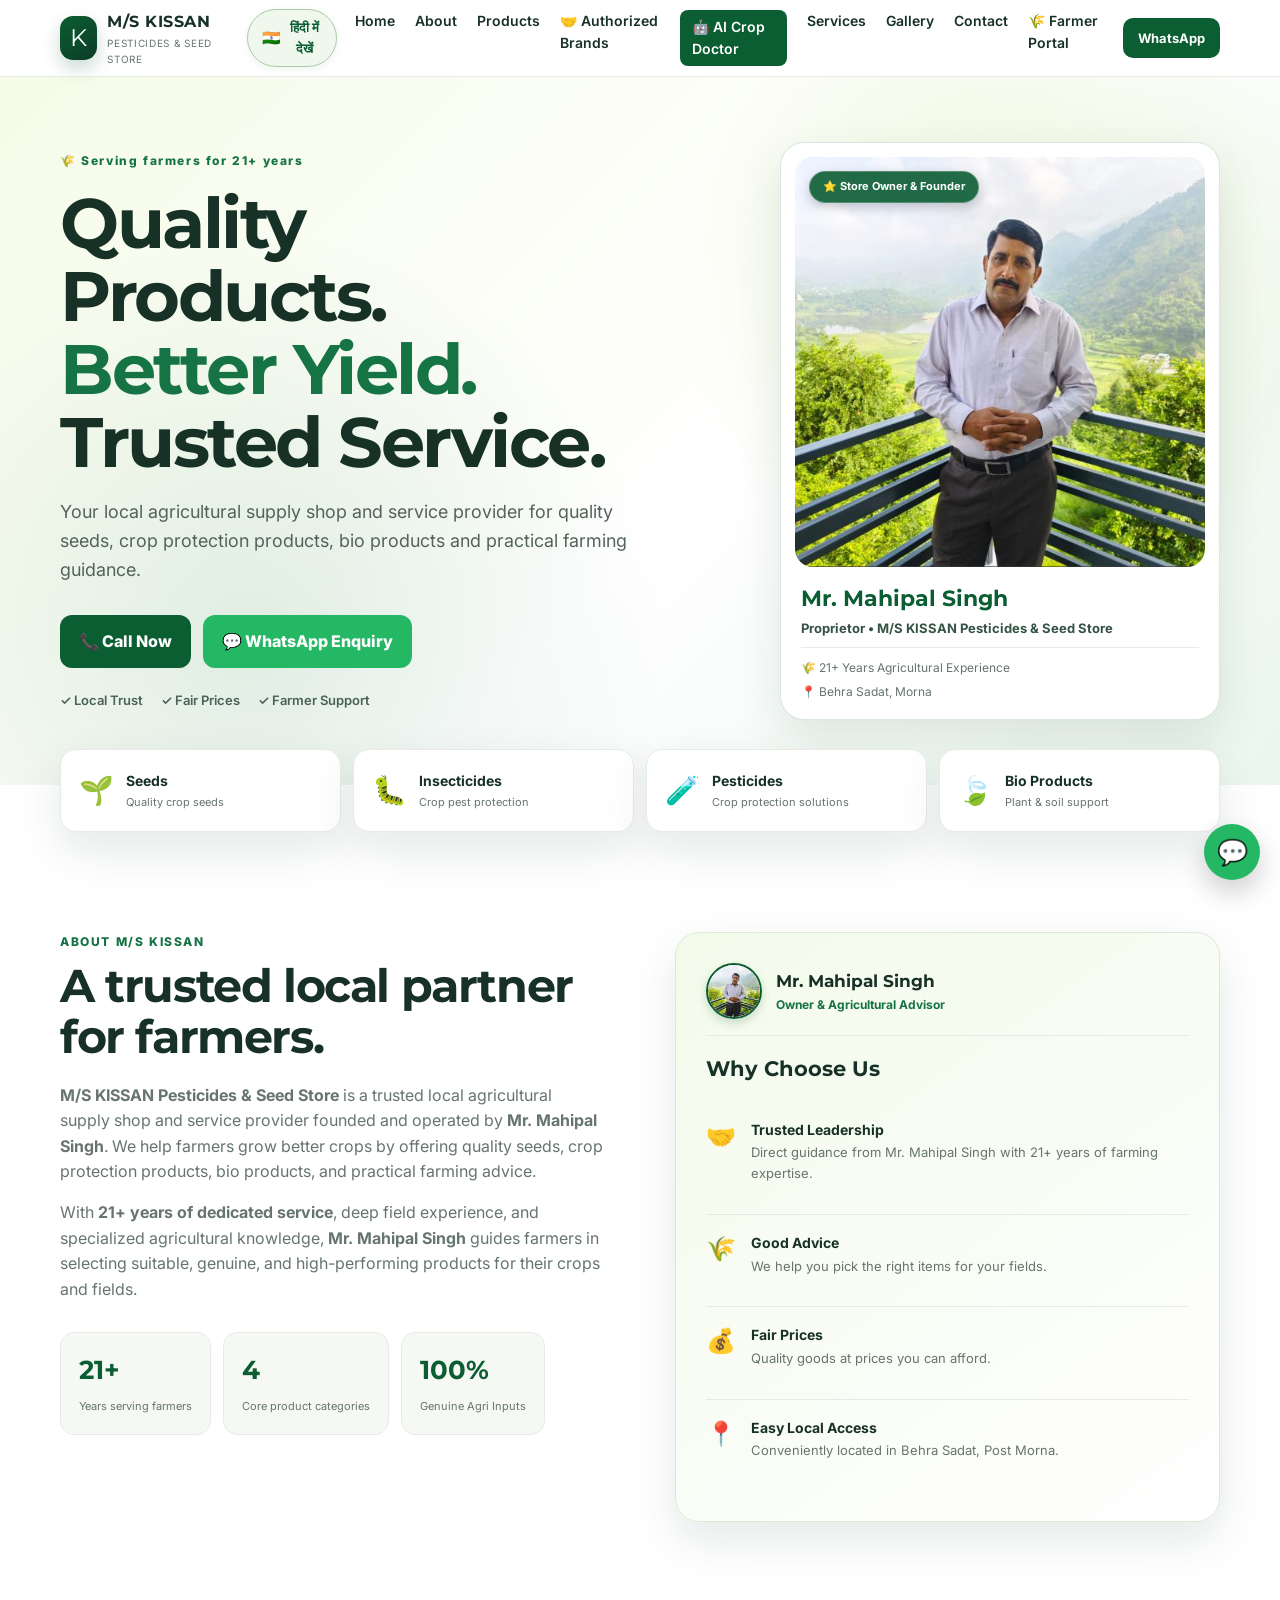
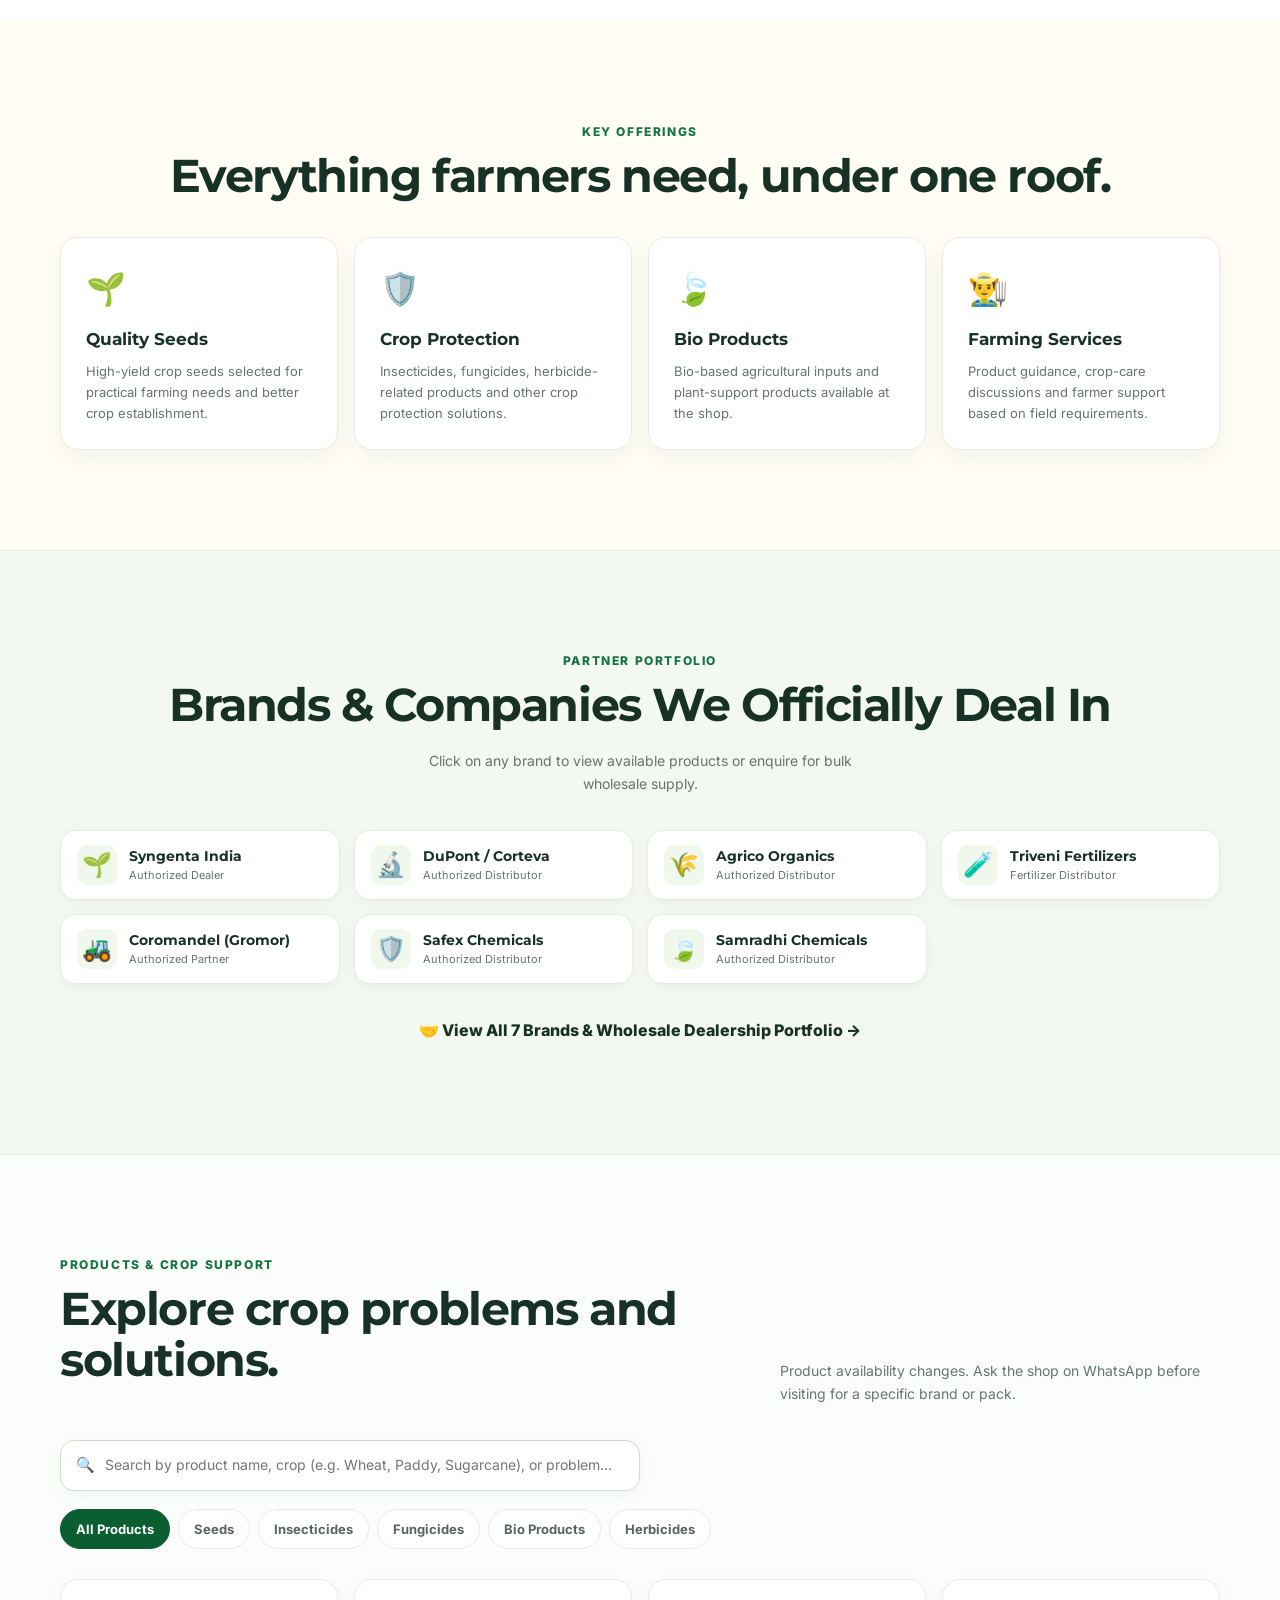
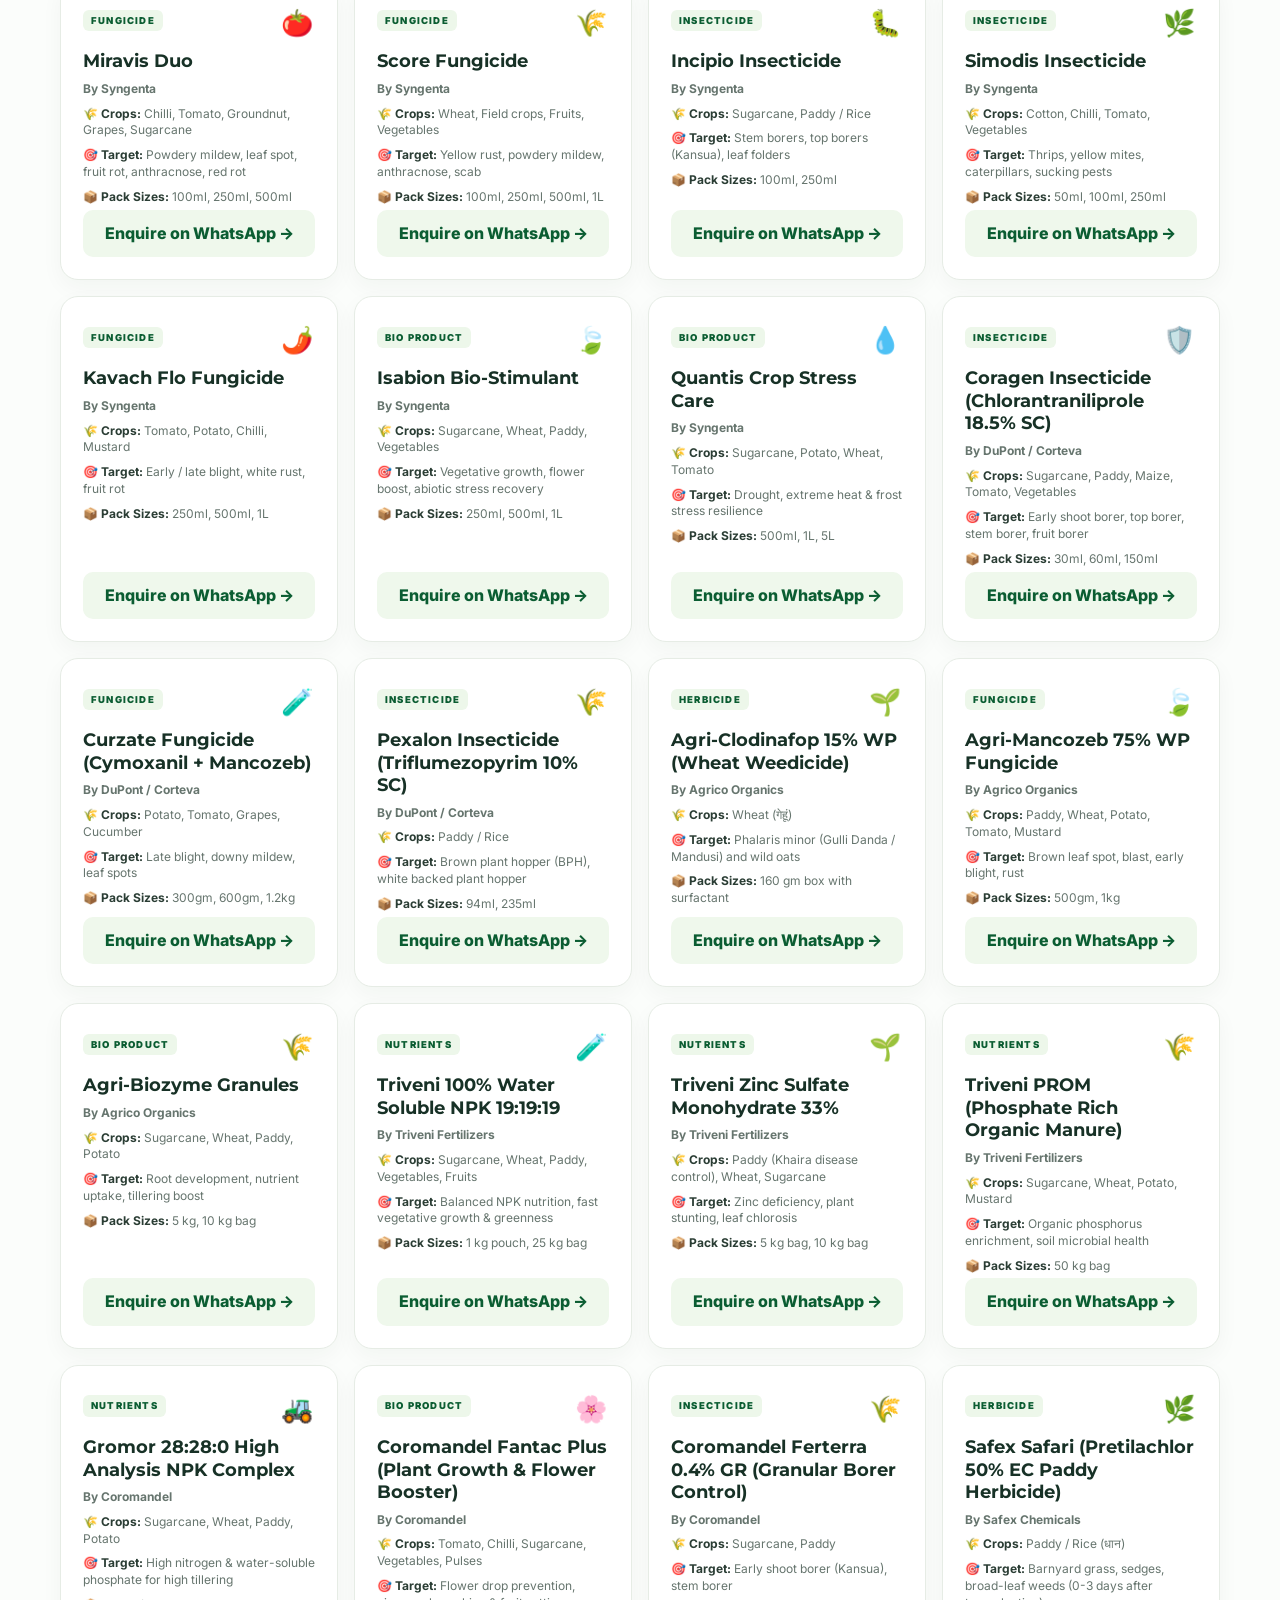
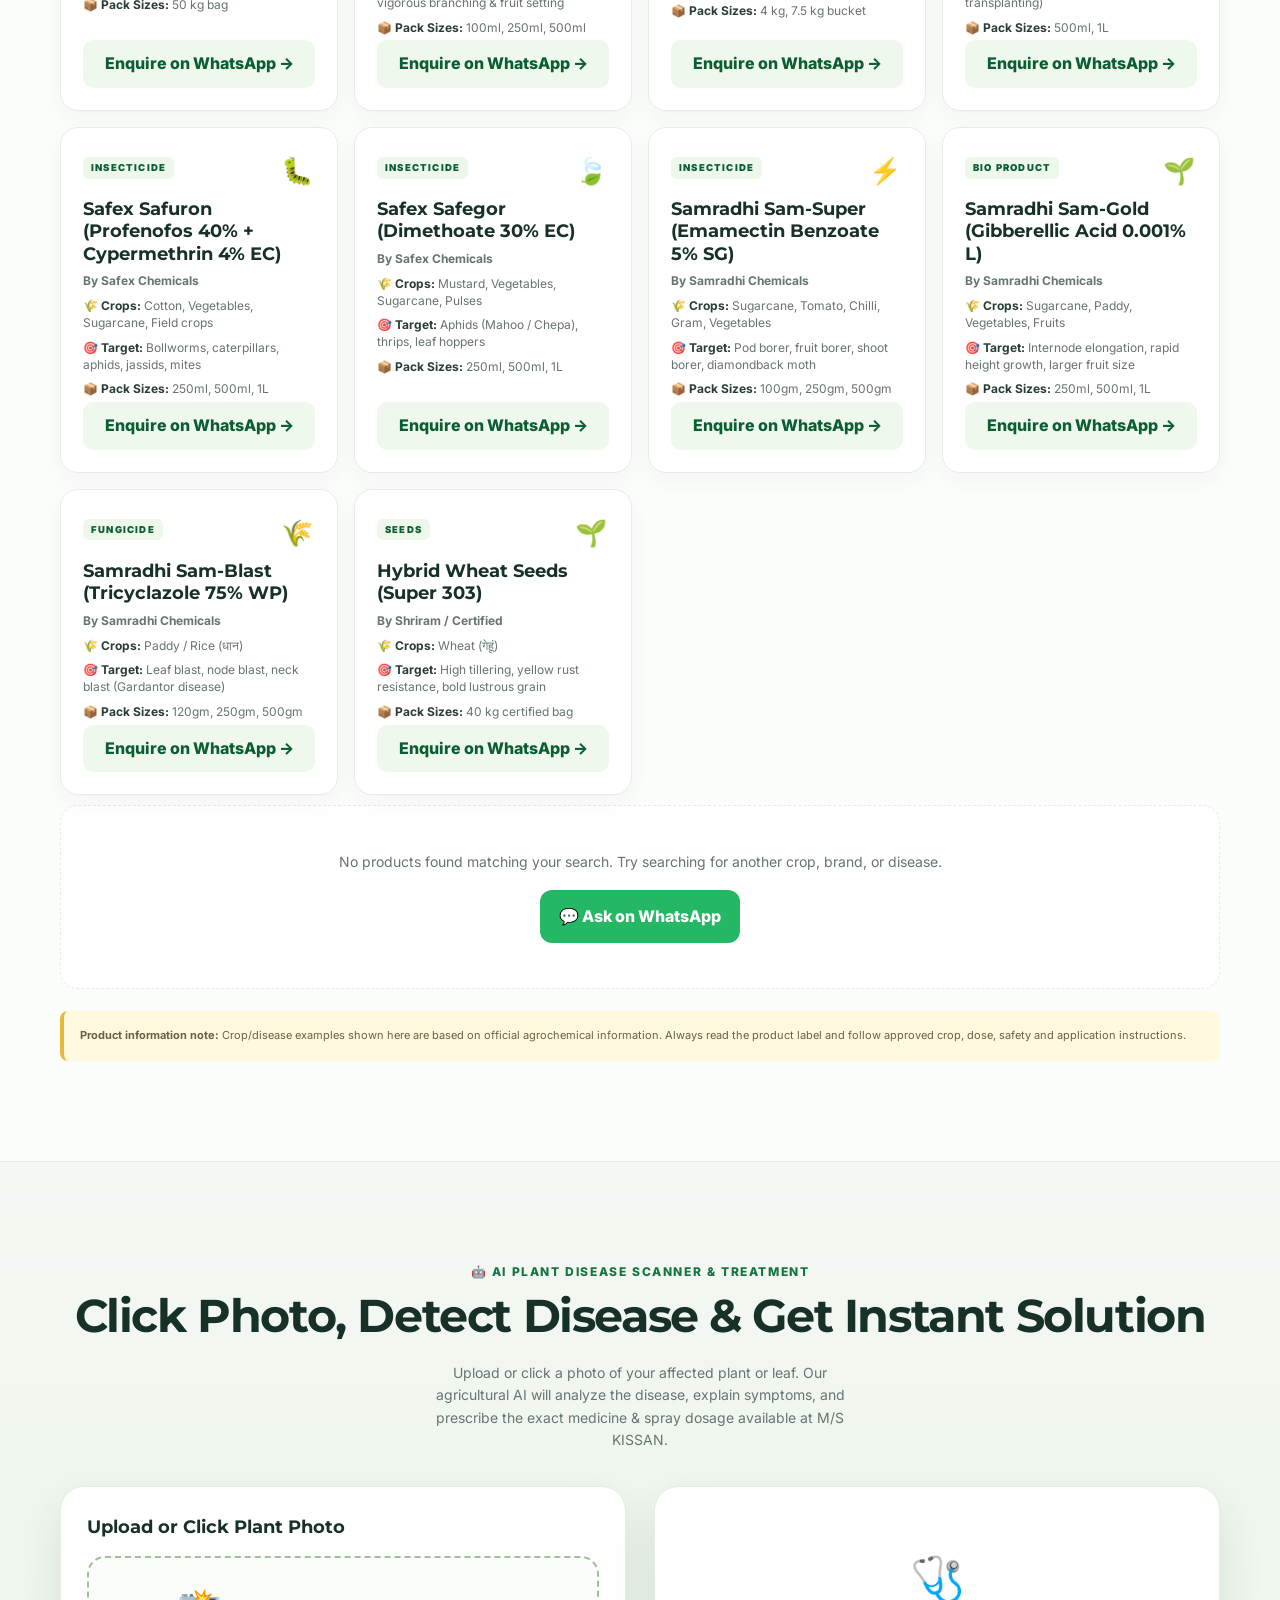
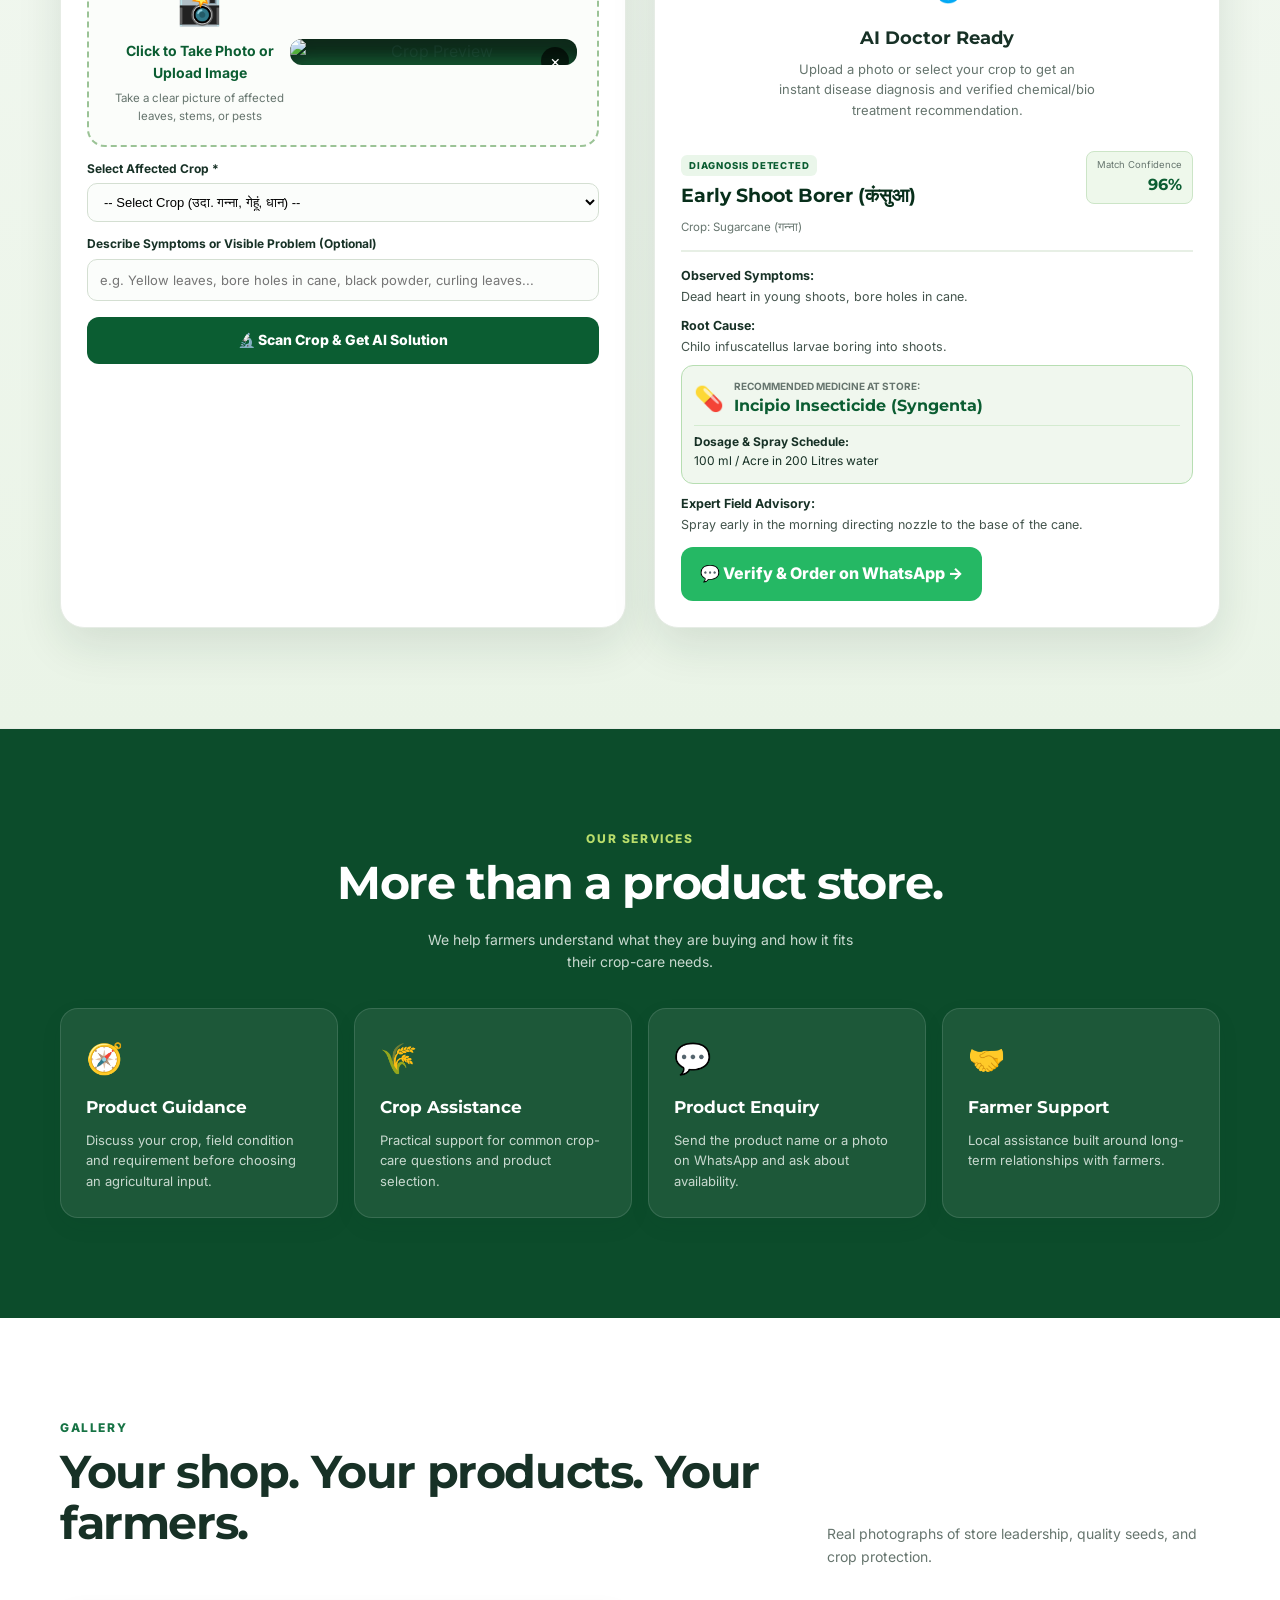
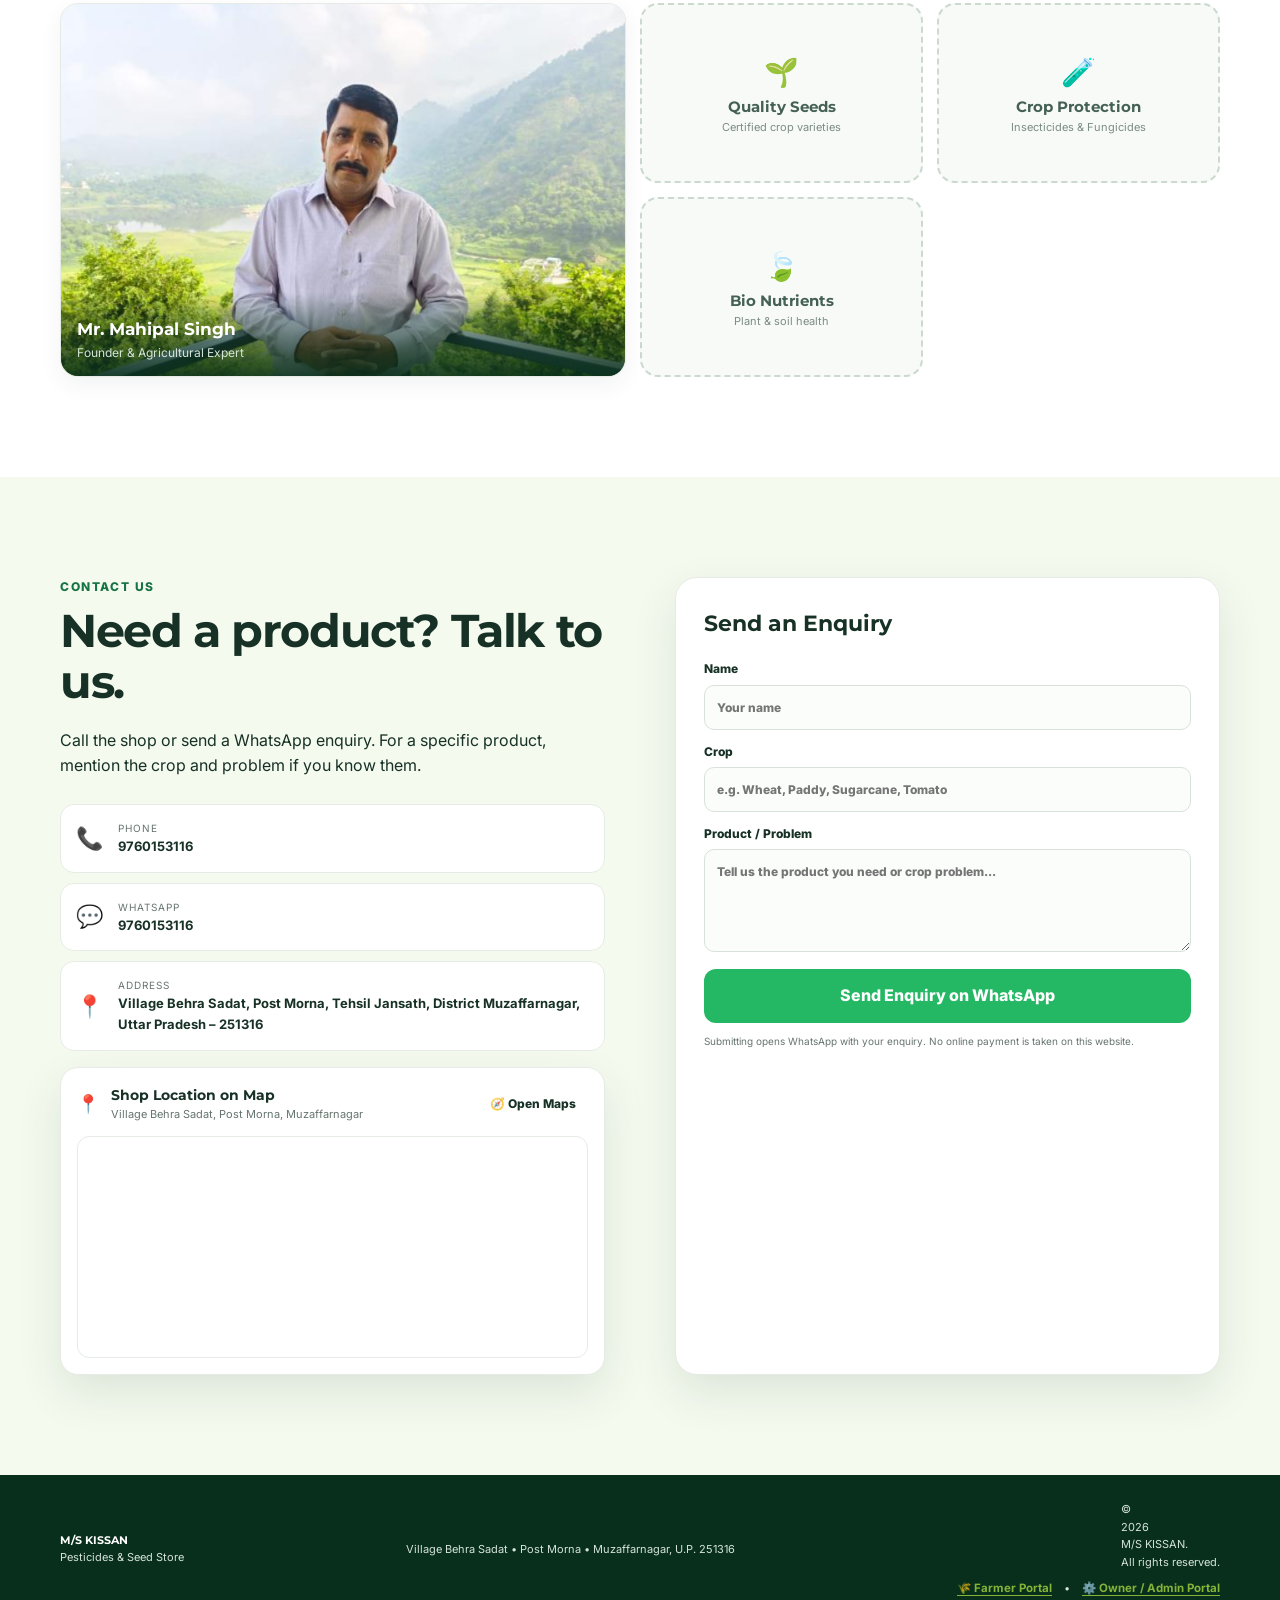
==== src/main/resources/static/index.html @ c44b2953 "Complete Java Spring Boot 3 Full Stack Application with On-Screen OTP & Cloud Sync" ====
<!DOCTYPE html>
<html lang="en">

<head>
  <meta charset="UTF-8" />
  <meta name="viewport" content="width=device-width, initial-scale=1.0" />
  <meta name="description"
    content="M/S KISSAN Pesticides and Seed Store - quality seeds, crop protection products, bio products and farmer support in Behra Sadat, Muzaffarnagar, Uttar Pradesh." />
  <title>M/S KISSAN Pesticides & Seed Store | Behra Sadat</title>
  <link rel="preconnect" href="https://fonts.googleapis.com">
  <link rel="preconnect" href="https://fonts.gstatic.com" crossorigin>
  <link
    href="https://fonts.googleapis.com/css2?family=Inter:wght@400;500;600;700;800&family=Montserrat:wght@700;800;900&display=swap"
    rel="stylesheet">
  <link rel="stylesheet" href="style.css" />
</head>

<body>
  <header class="site-header" id="top">
    <div class="container nav-wrap">
      <a class="brand" href="#home" aria-label="M/S KISSAN home">
        <span class="brand-mark">K</span>
        <span>
          <strong>M/S KISSAN</strong>
          <small data-i18n="brand_sub">Pesticides & Seed Store</small>
        </span>
      </a>

      <!-- Language Switcher Pill -->
      <div class="lang-switch-wrap">
        <button id="langToggleBtn" class="lang-toggle-btn" aria-label="Switch Language (Hindi / English)">
          <span class="lang-flag">🇮🇳</span>
          <span id="langBtnLabel">हिंदी में देखें</span>
        </button>
      </div>

      <button class="menu-toggle" aria-label="Open menu" aria-expanded="false">☰</button>
      <nav class="nav" aria-label="Main navigation">
        <a href="#home" data-i18n="nav_home">Home</a>
        <a href="#about" data-i18n="nav_about">About</a>
        <a href="#products" data-i18n="nav_products">Products</a>
        <a href="distributors.html" class="portal-nav-link" data-i18n="nav_distributors">🤝 Authorized Brands</a>
        <a href="#ai-doctor" class="portal-nav-link" data-i18n="nav_ai_doctor" style="background:#0b5d32; color:#fff; padding:6px 12px; border-radius:8px;">🤖 AI Crop Doctor</a>
        <a href="#services" data-i18n="nav_services">Services</a>
        <a href="#gallery" data-i18n="nav_gallery">Gallery</a>
        <a href="#contact" data-i18n="nav_contact">Contact</a>
        <a href="farmer-portal.html" class="portal-nav-link" data-i18n="nav_farmer_portal">🌾 Farmer Portal</a>
      </nav>
      <a class="nav-whatsapp"
        href="https://wa.me/919760153116?text=Hello%20M%2FS%20KISSAN%20Pesticides%20and%20Seed%20Store%2C%20I%20want%20to%20enquire%20about%20a%20product."
        target="_blank" rel="noopener" data-i18n="nav_whatsapp">WhatsApp</a>
    </div>
  </header>

  <main>
    <section class="hero" id="home">
      <div class="hero-bg"></div>
      <div class="container hero-grid">
        <div class="hero-copy">
          <div class="eyebrow" data-i18n="hero_eyebrow">🌾 Serving farmers for 21+ years</div>
          <h1 data-i18n="hero_title">Quality Products.<br><span>Better Yield.</span><br>Trusted Service.</h1>
          <p class="hero-text" data-i18n="hero_desc">
            Your local agricultural supply shop and service provider for quality seeds,
            crop protection products, bio products and practical farming guidance.
          </p>
          <div class="hero-actions">
            <a class="btn btn-primary" href="tel:+919760153116" data-i18n="btn_call">📞 Call Now</a>
            <a class="btn btn-whatsapp"
              href="https://wa.me/919760153116?text=Hello%20M%2FS%20KISSAN%20Pesticides%20and%20Seed%20Store%2C%20I%20want%20to%20enquire%20about%20a%20product."
              target="_blank" rel="noopener" data-i18n="btn_whatsapp_enquiry">💬 WhatsApp Enquiry</a>
          </div>
          <div class="trust-row">
            <span data-i18n="trust_1">✓ Local Trust</span>
            <span data-i18n="trust_2">✓ Fair Prices</span>
            <span data-i18n="trust_3">✓ Farmer Support</span>
          </div>
        </div>
        <div class="hero-card poster-card">
          <div class="poster-image-wrap">
            <img src="assets/mahipal-singh.png" alt="Mr. Mahipal Singh - Owner of M/S KISSAN Pesticides & Seed Store" />
            <div class="poster-badge" data-i18n="poster_badge">⭐ Store Owner & Founder</div>
          </div>
          <div class="poster-footer">
            <h3 data-i18n="poster_owner_name">Mr. Mahipal Singh</h3>
            <p class="poster-role" data-i18n="poster_role">Proprietor • M/S KISSAN Pesticides & Seed Store</p>
            <div class="poster-meta">
              <span data-i18n="poster_exp">🌾 21+ Years Agricultural Experience</span>
              <span data-i18n="poster_loc">📍 Behra Sadat, Morna</span>
            </div>
          </div>
        </div>
      </div>
    </section>

    <section class="quick-categories">
      <div class="container category-grid">
        <a class="category-card" href="#products"><span>🌱</span><b data-i18n="cat_seeds_title">Seeds</b><small data-i18n="cat_seeds_desc">Quality crop seeds</small></a>
        <a class="category-card" href="#products"><span>🐛</span><b data-i18n="cat_insecticides_title">Insecticides</b><small data-i18n="cat_insecticides_desc">Crop pest protection</small></a>
        <a class="category-card" href="#products"><span>🧪</span><b data-i18n="cat_pesticides_title">Pesticides</b><small data-i18n="cat_pesticides_desc">Crop protection solutions</small></a>
        <a class="category-card" href="#products"><span>🍃</span><b data-i18n="cat_bio_title">Bio Products</b><small data-i18n="cat_bio_desc">Plant & soil support</small></a>
      </div>
    </section>

    <section class="section about" id="about">
      <div class="container two-col">
        <div>
          <div class="section-kicker" data-i18n="about_kicker">ABOUT M/S KISSAN</div>
          <h2 data-i18n="about_title">A trusted local partner for farmers.</h2>
          <p data-i18n="about_p1">
            <strong>M/S KISSAN Pesticides & Seed Store</strong> is a trusted local
            agricultural supply shop and service provider founded and operated by
            <strong>Mr. Mahipal Singh</strong>. We help farmers grow better
            crops by offering quality seeds, crop protection products, bio products, and practical
            farming advice.
          </p>
          <p data-i18n="about_p2">
            With <strong>21+ years of dedicated service</strong>, deep field experience,
            and specialized agricultural knowledge, <strong>Mr. Mahipal Singh</strong> guides
            farmers in selecting suitable, genuine, and high-performing products for their crops and fields.
          </p>
          <div class="stats">
            <div><strong>21+</strong><span data-i18n="stat_years">Years serving farmers</span></div>
            <div><strong>4</strong><span data-i18n="stat_categories">Core product categories</span></div>
            <div><strong>100%</strong><span data-i18n="stat_genuine">Genuine Agri Inputs</span></div>
          </div>
        </div>
        <div class="info-panel">
          <div class="founder-badge">
            <img src="assets/mahipal-singh.png" alt="Mr. Mahipal Singh" class="founder-thumb" />
            <div>
              <strong data-i18n="poster_owner_name">Mr. Mahipal Singh</strong>
              <small data-i18n="founder_role_label">Owner & Agricultural Advisor</small>
            </div>
          </div>
          <h3 data-i18n="why_us_title">Why Choose Us</h3>
          <div class="info-item"><span>🤝</span>
            <div><b data-i18n="why_1_title">Trusted Leadership</b>
              <p data-i18n="why_1_desc">Direct guidance from Mr. Mahipal Singh with 21+ years of farming expertise.</p>
            </div>
          </div>
          <div class="info-item"><span>🌾</span>
            <div><b data-i18n="why_2_title">Good Advice</b>
              <p data-i18n="why_2_desc">We help you pick the right items for your fields.</p>
            </div>
          </div>
          <div class="info-item"><span>💰</span>
            <div><b data-i18n="why_3_title">Fair Prices</b>
              <p data-i18n="why_3_desc">Quality goods at prices you can afford.</p>
            </div>
          </div>
          <div class="info-item"><span>📍</span>
            <div><b data-i18n="why_4_title">Easy Local Access</b>
              <p data-i18n="why_4_desc">Conveniently located in Behra Sadat, Post Morna.</p>
            </div>
          </div>
        </div>
      </div>
    </section>

    <section class="section offerings">
      <div class="container">
        <div class="section-heading centered">
          <div class="section-kicker" data-i18n="offer_kicker">KEY OFFERINGS</div>
          <h2 data-i18n="offer_title">Everything farmers need, under one roof.</h2>
        </div>
        <div class="offering-grid">
          <article>
            <div class="offer-icon">🌱</div>
            <h3 data-i18n="offer_1_title">Quality Seeds</h3>
            <p data-i18n="offer_1_desc">High-yield crop seeds selected for practical farming needs and better crop establishment.</p>
          </article>
          <article>
            <div class="offer-icon">🛡️</div>
            <h3 data-i18n="offer_2_title">Crop Protection</h3>
            <p data-i18n="offer_2_desc">Insecticides, fungicides, herbicide-related products and other crop protection solutions.</p>
          </article>
          <article>
            <div class="offer-icon">🍃</div>
            <h3 data-i18n="offer_3_title">Bio Products</h3>
            <p data-i18n="offer_3_desc">Bio-based agricultural inputs and plant-support products available at the shop.</p>
          </article>
          <article>
            <div class="offer-icon">👨‍🌾</div>
            <h3 data-i18n="offer_4_title">Farming Services</h3>
            <p data-i18n="offer_4_desc">Product guidance, crop-care discussions and farmer support based on field requirements.</p>
          </article>
        </div>
      </div>
    </section>

    <!-- AUTHORIZED DISTRIBUTOR BRANDS SHOWCASE SECTION -->
    <section class="section brands-showcase-section" id="brands">
      <div class="container">
        <div class="section-heading centered">
          <div class="section-kicker" data-i18n="dist_sec_kicker">PARTNER PORTFOLIO</div>
          <h2 data-i18n="dist_sec_title">Brands & Companies We Officially Deal In</h2>
          <p data-i18n="dist_sec_sub">Direct authorized regional dealer and distributor of India's most trusted agricultural science brands.</p>
        </div>

        <div class="brands-grid-showcase">
          <a href="distributors.html" class="brand-showcase-pill">
            <span class="brand-pill-icon">🌱</span>
            <div>
              <strong>Syngenta India</strong>
              <small>Authorized Dealer</small>
            </div>
          </a>
          <a href="distributors.html" class="brand-showcase-pill">
            <span class="brand-pill-icon">🔬</span>
            <div>
              <strong>DuPont / Corteva</strong>
              <small>Authorized Distributor</small>
            </div>
          </a>
          <a href="distributors.html" class="brand-showcase-pill">
            <span class="brand-pill-icon">🌾</span>
            <div>
              <strong>Agrico Organics</strong>
              <small>Authorized Distributor</small>
            </div>
          </a>
          <a href="distributors.html" class="brand-showcase-pill">
            <span class="brand-pill-icon">🧪</span>
            <div>
              <strong>Triveni Fertilizers</strong>
              <small>Fertilizer Distributor</small>
            </div>
          </a>
          <a href="distributors.html" class="brand-showcase-pill">
            <span class="brand-pill-icon">🚜</span>
            <div>
              <strong>Coromandel (Gromor)</strong>
              <small>Authorized Partner</small>
            </div>
          </a>
          <a href="distributors.html" class="brand-showcase-pill">
            <span class="brand-pill-icon">🛡️</span>
            <div>
              <strong>Safex Chemicals</strong>
              <small>Authorized Distributor</small>
            </div>
          </a>
          <a href="distributors.html" class="brand-showcase-pill">
            <span class="brand-pill-icon">🍃</span>
            <div>
              <strong>Samradhi Chemicals</strong>
              <small>Authorized Distributor</small>
            </div>
          </a>
        </div>

        <div style="text-align:center; margin-top:24px;">
          <a href="distributors.html" class="btn btn-secondary" style="border-radius:999px; padding:10px 22px;">
            🤝 View All 7 Brands & Wholesale Dealership Portfolio →
          </a>
        </div>
      </div>
    </section>

    <section class="section products" id="products">
      <div class="container">
        <div class="section-heading">
          <div>
            <div class="section-kicker" data-i18n="prod_kicker">PRODUCTS & CROP SUPPORT</div>
            <h2 data-i18n="prod_title">Explore crop problems and solutions.</h2>
          </div>
          <p data-i18n="prod_note_top">Product availability changes. Ask the shop on WhatsApp before visiting for a specific brand or pack.</p>
        </div>

        <div class="product-controls">
          <div class="store-search-box">
            <span class="search-icon">🔍</span>
            <input type="text" id="clientSearchInput" placeholder="Search by product name, crop (e.g. Wheat, Paddy, Sugarcane), or problem..." />
          </div>

          <div class="product-tabs" role="tablist">
            <button class="tab active" data-filter="all" data-i18n="tab_all">All Products</button>
            <button class="tab" data-filter="seed" data-i18n="tab_seed">Seeds</button>
            <button class="tab" data-filter="insecticide" data-i18n="tab_insecticide">Insecticides</button>
            <button class="tab" data-filter="fungicide" data-i18n="tab_fungicide">Fungicides</button>
            <button class="tab" data-filter="bio" data-i18n="tab_bio">Bio Products</button>
            <button class="tab" data-filter="herbicide" data-i18n="tab_herbicide">Herbicides</button>
          </div>
        </div>

        <div class="product-grid" id="productGrid">
          <!-- Populated dynamically via script.js from ProductStore -->
        </div>

        <div id="clientNoResults" class="client-no-results hidden">
          <p data-i18n="no_results_text">No products found matching your search. Try searching for another crop, brand, or disease.</p>
          <a class="btn btn-whatsapp" href="https://wa.me/919760153116?text=Hello%20M%2FS%20KISSAN%20Pesticides%20and%20Seed%20Store%2C%20I%20am%20looking%20for%20a%20specific%20product%20not%20listed%20here." target="_blank" rel="noopener" data-i18n="btn_ask_whatsapp">💬 Ask on WhatsApp</a>
        </div>

        <div class="source-note" data-i18n="source_note">
          <strong>Product information note:</strong> Crop/disease examples shown here are based on official agrochemical information. Always read the product label and follow approved crop, dose, safety and application instructions.
        </div>
      </div>
    </section>

    <!-- AI CROP DOCTOR & DISEASE DIAGNOSIS SECTION -->
    <section class="section ai-doctor-section" id="ai-doctor">
      <div class="container">
        <div class="section-heading centered">
          <div class="section-kicker" data-i18n="ai_kicker">🤖 AI PLANT DISEASE SCANNER & TREATMENT</div>
          <h2 data-i18n="ai_title">Click Photo, Detect Disease & Get Instant Solution</h2>
          <p data-i18n="ai_desc">Upload or click a photo of your affected plant or leaf. Our agricultural AI will analyze the disease, explain symptoms, and prescribe the exact medicine & spray dosage available at M/S KISSAN.</p>
        </div>

        <div class="ai-doctor-grid">
          <!-- Left: Upload & Input Card -->
          <div class="ai-input-card">
            <h3 data-i18n="ai_upload_title">Upload or Click Plant Photo</h3>
            
            <div class="ai-dropzone" id="aiDropzone">
              <input type="file" id="aiImageInput" accept="image/*" capture="environment" />
              <div class="dropzone-content" id="dropzonePrompt">
                <span class="dropzone-icon">📸</span>
                <strong>Click to Take Photo or Upload Image</strong>
                <small data-i18n="ai_upload_hint">Take a clear picture of affected leaves, stems, or pests</small>
              </div>
              <div class="dropzone-preview hidden" id="dropzonePreviewWrap">
                <img id="aiPreviewImg" src="" alt="Crop Preview" />
                <div class="scanner-laser hidden" id="scannerLaser"></div>
                <button type="button" id="removePhotoBtn" class="remove-photo-btn" title="Remove photo">&times;</button>
              </div>
            </div>

            <div class="ai-form-group">
              <label for="aiCropSelect" data-i18n="ai_crop_label">Select Affected Crop *</label>
              <select id="aiCropSelect">
                <option value="all" data-i18n="ai_crop_opt_all">-- Select Crop (उदा. गन्ना, गेहूं, धान) --</option>
                <option value="sugarcane" data-i18n="ai_crop_opt_sugarcane">🌾 Sugarcane (गन्ना)</option>
                <option value="wheat" data-i18n="ai_crop_opt_wheat">🌱 Wheat (गेहूं)</option>
                <option value="paddy" data-i18n="ai_crop_opt_paddy">🌾 Paddy / Rice (धान)</option>
                <option value="tomato" data-i18n="ai_crop_opt_tomato">🍅 Tomato / Potato (टमाटर / आलू)</option>
                <option value="chilli" data-i18n="ai_crop_opt_chilli">🌶️ Chilli (मिर्च)</option>
                <option value="mustard" data-i18n="ai_crop_opt_mustard">🌿 Mustard (सरसों)</option>
                <option value="general" data-i18n="ai_crop_opt_general">🍃 Other / General (अन्य फसलें)</option>
              </select>
            </div>

            <div class="ai-form-group">
              <label for="aiSymptomsInput" data-i18n="ai_symptoms_label">Describe Symptoms or Visible Problem (Optional)</label>
              <input type="text" id="aiSymptomsInput" placeholder="e.g. Yellow leaves, bore holes in cane, black powder, curling leaves..." />
            </div>

            <button type="button" id="runAiScanBtn" class="btn btn-primary btn-full btn-scan">
              <span id="scanBtnText" data-i18n="ai_btn_scan">🔬 Scan Crop & Get AI Solution</span>
            </button>
          </div>

          <!-- Right: Prescription & Diagnosis Output Card -->
          <div class="ai-output-card" id="aiOutputCard">
            <div class="ai-placeholder-view" id="aiPlaceholderView">
              <span class="ai-bot-icon">🩺</span>
              <h3>AI Doctor Ready</h3>
              <p>Upload a photo or select your crop to get an instant disease diagnosis and verified chemical/bio treatment recommendation.</p>
            </div>

            <div class="ai-result-view hidden" id="aiResultView">
              <div class="rx-header">
                <div>
                  <span class="rx-badge" data-i18n="ai_rx_badge">DIAGNOSIS DETECTED</span>
                  <h3 id="rxDiseaseName" class="rx-disease-name">Early Shoot Borer (कंसुआ)</h3>
                  <small id="rxCropName" class="rx-crop-name">Crop: Sugarcane (गन्ना)</small>
                </div>
                <div class="rx-confidence">
                  <small data-i18n="ai_lbl_match">Match Confidence</small>
                  <strong id="rxConfidence">96%</strong>
                </div>
              </div>

              <div class="rx-body">
                <div class="rx-info-block">
                  <b data-i18n="ai_lbl_symptoms">Observed Symptoms:</b>
                  <p id="rxSymptoms">Dead heart in young shoots, bore holes in cane.</p>
                </div>

                <div class="rx-info-block">
                  <b data-i18n="ai_lbl_cause">Root Cause:</b>
                  <p id="rxCause">Chilo infuscatellus larvae boring into shoots.</p>
                </div>

                <div class="rx-medicine-box">
                  <div class="rx-med-head">
                    <span style="font-size:24px;">💊</span>
                    <div>
                      <small data-i18n="ai_lbl_medicine">Recommended Medicine at Store:</small>
                      <h4 id="rxMedName">Incipio Insecticide (Syngenta)</h4>
                    </div>
                  </div>
                  <div class="rx-med-dosage">
                    <b data-i18n="ai_lbl_dosage">Dosage & Spray Schedule:</b>
                    <p id="rxDosage">100 ml / Acre in 200 Litres water</p>
                  </div>
                </div>

                <div class="rx-info-block advisory-block">
                  <b data-i18n="ai_lbl_advisory">Expert Field Advisory:</b>
                  <p id="rxAdvisory">Spray early in the morning directing nozzle to the base of the cane.</p>
                </div>
              </div>

              <div class="rx-actions">
                <button type="button" id="aiWaConsultBtn" class="btn btn-whatsapp btn-full" data-i18n="ai_btn_verify_wa">
                  💬 Confirm with Mr. Mahipal Singh on WhatsApp →
                </button>
              </div>
            </div>
          </div>
        </div>
      </div>
    </section>

    <section class="section services" id="services">
      <div class="container">
        <div class="section-heading centered">
          <div class="section-kicker" data-i18n="serv_kicker">OUR SERVICES</div>
          <h2 data-i18n="serv_title">More than a product store.</h2>
          <p data-i18n="serv_sub">We help farmers understand what they are buying and how it fits their crop-care needs.</p>
        </div>
        <div class="service-grid">
          <article><span>🧭</span>
            <h3 data-i18n="serv_1_title">Product Guidance</h3>
            <p data-i18n="serv_1_desc">Discuss your crop, field condition and requirement before choosing an agricultural input.</p>
          </article>
          <article><span>🌾</span>
            <h3 data-i18n="serv_2_title">Crop Assistance</h3>
            <p data-i18n="serv_2_desc">Practical support for common crop-care questions and product selection.</p>
          </article>
          <article><span>💬</span>
            <h3 data-i18n="serv_3_title">Product Enquiry</h3>
            <p data-i18n="serv_3_desc">Send the product name or a photo on WhatsApp and ask about availability.</p>
          </article>
          <article><span>🤝</span>
            <h3 data-i18n="serv_4_title">Farmer Support</h3>
            <p data-i18n="serv_4_desc">Local assistance built around long-term relationships with farmers.</p>
          </article>
        </div>
      </div>
    </section>

    <section class="section gallery" id="gallery">
      <div class="container">
        <div class="section-heading">
          <div>
            <div class="section-kicker" data-i18n="gal_kicker">GALLERY</div>
            <h2 data-i18n="gal_title">Your shop. Your products. Your farmers.</h2>
          </div>
          <p data-i18n="gal_sub">Real photographs of store leadership, quality seeds, and crop protection.</p>
        </div>
        <div class="gallery-grid">
          <div class="gallery-card large">
            <img src="assets/mahipal-singh.png" alt="Mr. Mahipal Singh - Owner" />
            <div class="gallery-card-overlay">
              <strong data-i18n="poster_owner_name">Mr. Mahipal Singh</strong>
              <span data-i18n="gal_owner_role">Founder & Agricultural Expert</span>
            </div>
          </div>
          <div class="gallery-placeholder">🌱<strong data-i18n="gal_seeds">Quality Seeds</strong><span data-i18n="gal_seeds_sub">Certified crop varieties</span></div>
          <div class="gallery-placeholder">🧪<strong data-i18n="gal_protect">Crop Protection</strong><span data-i18n="gal_protect_sub">Insecticides & Fungicides</span></div>
          <div class="gallery-placeholder">🍃<strong data-i18n="gal_bio">Bio Nutrients</strong><span data-i18n="gal_bio_sub">Plant & soil health</span></div>
        </div>
      </div>
    </section>

    <section class="section contact" id="contact">
      <div class="container contact-grid">
        <div>
          <div class="section-kicker" data-i18n="contact_kicker">CONTACT US</div>
          <h2 data-i18n="contact_title">Need a product? Talk to us.</h2>
          <p data-i18n="contact_sub">Call the shop or send a WhatsApp enquiry. For a specific product, mention the crop and problem if you know them.</p>
          <div class="contact-list">
            <a href="tel:+919760153116"><span>📞</span>
              <div><small data-i18n="contact_phone_label">Phone</small><b>9760153116</b></div>
            </a>
            <a href="https://wa.me/919760153116" target="_blank" rel="noopener"><span>💬</span>
              <div><small data-i18n="contact_wa_label">WhatsApp</small><b>9760153116</b></div>
            </a>
            <div><span>📍</span>
              <div><small data-i18n="contact_addr_label">Address</small><b data-i18n="contact_addr_val">Village Behra Sadat, Post Morna, Tehsil Jansath, District Muzaffarnagar, Uttar Pradesh – 251316</b></div>
            </div>
          </div>

          <!-- Google Maps Embed Card -->
          <div class="map-card">
            <div class="map-header">
              <span style="font-size:18px;">📍</span>
              <div>
                <strong data-i18n="map_title">Shop Location on Map</strong>
                <small data-i18n="map_sub">Village Behra Sadat, Post Morna, Muzaffarnagar</small>
              </div>
              <a href="https://www.google.com/maps/search/?api=1&query=Behra+Sadat+Morna+Muzaffarnagar+Uttar+Pradesh" target="_blank" rel="noopener" class="btn btn-secondary map-dir-btn" data-i18n="map_btn">
                🧭 Open Maps
              </a>
            </div>
            <div class="map-iframe-wrap">
              <iframe 
                title="M/S KISSAN Pesticides & Seed Store Location"
                src="https://maps.google.com/maps?q=Behra+Sadat,Morna,Muzaffarnagar,Uttar+Pradesh&t=&z=14&ie=UTF8&iwloc=&output=embed" 
                width="100%" 
                height="220" 
                style="border:0; border-radius:12px;" 
                allowfullscreen="" 
                loading="lazy" 
                referrerpolicy="no-referrer-when-downgrade">
              </iframe>
            </div>
          </div>
        </div>

        <form class="enquiry-form" id="enquiryForm">
          <h3 data-i18n="form_title">Send an Enquiry</h3>
          <label><span data-i18n="form_name_label">Name</span><input name="name" required placeholder="Your name" id="formNameInput"></label>
          <label><span data-i18n="form_crop_label">Crop</span><input name="crop" placeholder="e.g. Wheat, Paddy, Sugarcane" id="formCropInput"></label>
          <label><span data-i18n="form_msg_label">Product / Problem</span><textarea name="message" required rows="4" placeholder="Tell us the product you need or crop problem..." id="formMsgInput"></textarea></label>
          <button class="btn btn-whatsapp" type="submit" data-i18n="form_submit_btn">Send Enquiry on WhatsApp</button>
          <small data-i18n="form_note">Submitting opens WhatsApp with your enquiry. No online payment is taken on this website.</small>
        </form>
      </div>
    </section>
  </main>

  <footer>
    <div class="container footer-wrap">
      <div><strong>M/S KISSAN</strong><span data-i18n="brand_sub">Pesticides & Seed Store</span></div>
      <div data-i18n="footer_addr">Village Behra Sadat • Post Morna • Muzaffarnagar, U.P. 251316</div>
      <div class="footer-meta-right">
        <div>© <span id="year"></span> M/S KISSAN. <span data-i18n="footer_rights">All rights reserved.</span></div>
        <div style="display:flex; gap:12px; align-items:center; margin-top:4px;">
          <a href="farmer-portal.html" class="admin-portal-link" data-i18n="nav_farmer_portal">🌾 Farmer Portal</a>
          <span>•</span>
          <a href="admin.html" class="admin-portal-link" title="Store Owner / Staff Login" data-i18n="footer_admin_link">⚙️ Owner / Admin Portal</a>
        </div>
      </div>
    </div>
  </footer>

  <a class="floating-wa"
    href="https://wa.me/919760153116?text=Hello%20M%2FS%20KISSAN%20Pesticides%20and%20Seed%20Store%2C%20I%20want%20to%20enquire%20about%20a%20product."
    target="_blank" rel="noopener" aria-label="WhatsApp">💬</a>

  <script src="kissan-master-db.js"></script>
  <script src="translations.js"></script>
  <script src="products-data.js"></script>
  <script src="farmer-db.js"></script>
  <script src="ai-doctor.js"></script>
  <script src="script.js"></script>
</body>

</html>
---- src/main/resources/static/style.css ----
*{box-sizing:border-box;margin:0;padding:0}
:root{--green:#0b5d32;--green2:#167344;--lime:#9acb3c;--cream:#fffdf4;--gold:#e8b83e;--ink:#173126;--muted:#66756e;--line:#e6ece5;--white:#fff;--shadow:0 18px 45px rgba(20,55,35,.11)}
html{scroll-behavior:smooth}
body{font-family:Inter,Arial,sans-serif;color:var(--ink);background:#fff;line-height:1.6}
a{text-decoration:none;color:inherit}
button,input,textarea{font:inherit}
.container{width:min(1160px,92%);margin:auto}
.site-header{position:sticky;top:0;z-index:50;background:rgba(255,255,255,.94);backdrop-filter:blur(12px);border-bottom:1px solid rgba(10,80,45,.1)}
.nav-wrap{min-height:76px;display:flex;align-items:center;gap:18px}
.brand{display:flex;align-items:center;gap:10px;margin-right:auto}
.brand-mark{width:44px;height:44px;border-radius:13px;background:linear-gradient(145deg,var(--green),#0c3d26);display:grid;place-items:center;color:#fff;font-family:Montserrat;font-size:24px;box-shadow:0 8px 18px rgba(11,93,50,.22)}
.brand strong{display:block;font-family:Montserrat;font-size:16px;letter-spacing:.5px}
.brand small{display:block;font-size:10px;color:var(--muted);text-transform:uppercase;letter-spacing:.7px}
.lang-switch-wrap{display:flex;align-items:center}
.lang-toggle-btn{display:inline-flex;align-items:center;gap:7px;background:#f0f8ed;border:1.5px solid #a8cca3;color:var(--green);padding:7px 14px;border-radius:999px;font-size:13px;font-weight:750;cursor:pointer;transition:all .2s ease;box-shadow:0 2px 8px rgba(11,93,50,.08)}
.lang-toggle-btn:hover{background:var(--green);color:#fff;border-color:var(--green);transform:translateY(-1px);box-shadow:0 4px 12px rgba(11,93,50,.2)}
.lang-flag{font-size:15px}
.nav{display:flex;gap:20px;font-size:14px;font-weight:600}
.nav a:hover{color:var(--green)}
.nav-whatsapp{background:var(--green);color:#fff;padding:10px 15px;border-radius:10px;font-weight:700;font-size:13px}
.menu-toggle{display:none;border:0;background:none;font-size:26px}
.hero{position:relative;overflow:hidden;background:linear-gradient(135deg,#f5fbe8 0%,#fff 56%,#eaf6ee 100%);min-height:650px;display:flex;align-items:center}
.hero-bg{position:absolute;inset:0;background:radial-gradient(circle at 80% 30%,rgba(154,203,60,.2),transparent 30%),radial-gradient(circle at 20% 80%,rgba(22,115,68,.12),transparent 35%)}
.hero-grid{position:relative;display:grid;grid-template-columns:1.05fr .95fr;gap:50px;align-items:center;padding:65px 0}
.eyebrow,.section-kicker{font-size:12px;font-weight:800;letter-spacing:1.6px;color:var(--green2)}
.hero h1{font-family:Montserrat;font-size:clamp(42px,6vw,70px);line-height:1.04;letter-spacing:-2.5px;margin:17px 0 20px}
.hero h1 span{color:var(--green2)}
.hero-text{font-size:18px;color:#53635b;max-width:650px}
.hero-actions{display:flex;gap:12px;flex-wrap:wrap;margin:30px 0 22px}
.btn{display:inline-flex;align-items:center;justify-content:center;border:0;border-radius:12px;padding:14px 19px;font-weight:800;cursor:pointer}
.btn-primary{background:var(--green);color:#fff}
.btn-whatsapp{background:#25b864;color:#fff}
.btn:hover{transform:translateY(-1px);filter:brightness(.98)}
.trust-row{display:flex;gap:18px;flex-wrap:wrap;color:#496258;font-size:13px;font-weight:600}
.hero-card{background:#fff;border:1px solid rgba(11,93,50,.15);border-radius:24px;padding:14px;box-shadow:var(--shadow);transition:transform .3s ease}
.hero-card:hover{transform:translateY(-3px)}
.poster-card{display:flex;flex-direction:column;max-width:440px;margin-left:auto}
.poster-image-wrap{position:relative;border-radius:18px;overflow:hidden;background:#f0f5ee;aspect-ratio:1/1}
.poster-image-wrap img{width:100%;height:100%;object-fit:cover;object-position:top center;display:block}
.poster-badge{position:absolute;top:14px;left:14px;background:rgba(11,93,50,.9);backdrop-filter:blur(8px);color:#fff;font-size:11px;font-weight:700;padding:6px 13px;border-radius:999px;box-shadow:0 4px 12px rgba(0,0,0,.2);border:1px solid rgba(255,255,255,.25)}
.poster-footer{padding:14px 6px 4px}
.poster-footer h3{font-family:Montserrat;font-size:22px;color:var(--green);margin-bottom:2px}
.poster-role{font-size:13px;font-weight:700;color:#355345;margin-bottom:8px}
.poster-meta{display:flex;flex-direction:column;gap:5px;font-size:12px;color:var(--muted);border-top:1px solid var(--line);padding-top:10px}
.quick-categories{margin-top:-36px;position:relative;z-index:3}
.category-grid{display:grid;grid-template-columns:repeat(4,1fr);gap:12px}
.category-card{background:#fff;border:1px solid var(--line);border-radius:16px;padding:18px;box-shadow:var(--shadow);display:grid;grid-template-columns:auto 1fr;column-gap:12px;align-items:center}
.category-card span{font-size:28px;grid-row:span 2}.category-card b{font-size:14px}.category-card small{color:var(--muted);font-size:11px}
.section{padding:100px 0}
.two-col{display:grid;grid-template-columns:1fr 1fr;gap:70px;align-items:start}
.section h2{font-family:Montserrat;font-size:clamp(31px,4vw,46px);line-height:1.1;letter-spacing:-1.4px;margin:10px 0 20px}
.about p{color:var(--muted);margin:0 0 15px;max-width:650px}
.stats{display:flex;gap:12px;margin-top:30px}
.stats div{background:#f5f8f3;border:1px solid var(--line);padding:17px 18px;border-radius:14px;min-width:120px}
.stats strong{font-family:Montserrat;font-size:26px;color:var(--green);display:block}.stats span{font-size:11px;color:var(--muted)}
.info-panel{background:linear-gradient(145deg,#f3faea,#fff);border:1px solid #dce9d7;border-radius:24px;padding:30px;box-shadow:var(--shadow)}
.founder-badge{display:flex;align-items:center;gap:14px;padding-bottom:16px;margin-bottom:16px;border-bottom:1px solid var(--line)}
.founder-thumb{width:56px;height:56px;border-radius:50%;object-fit:cover;object-position:top;border:2px solid var(--green);box-shadow:0 4px 10px rgba(11,93,50,.2)}
.founder-badge strong{font-family:Montserrat;font-size:17px;color:var(--ink);display:block}
.founder-badge small{font-size:12px;color:var(--green2);font-weight:700;display:block}
.info-panel h3{font-family:Montserrat;font-size:21px;margin-bottom:16px}
.info-item{display:flex;gap:15px;padding:15px 0;border-bottom:1px solid var(--line)}.info-item:last-child{border-bottom:0}
.info-item>span{font-size:24px}.info-item b{font-size:14px}.info-item p{font-size:13px;color:var(--muted)}
.offerings{background:var(--cream)}
.section-heading{display:flex;justify-content:space-between;align-items:end;gap:30px;margin-bottom:35px}.section-heading>p{max-width:440px;color:var(--muted);font-size:14px}.centered{display:block;text-align:center}.centered>p{margin:0 auto}
.offering-grid{display:grid;grid-template-columns:repeat(4,1fr);gap:16px}
.offering-grid article,.service-grid article{background:#fff;border:1px solid var(--line);padding:25px;border-radius:18px;box-shadow:0 8px 25px rgba(20,55,35,.05)}
.offer-icon{font-size:32px;margin-bottom:12px}.offering-grid h3,.service-grid h3{font-family:Montserrat;font-size:17px;margin-bottom:8px}.offering-grid p,.service-grid p{color:var(--muted);font-size:13px}

/* ==================== BRANDS SHOWCASE ==================== */
.brands-showcase-section{background:#f3f8f1;border-top:1px solid var(--line);border-bottom:1px solid var(--line)}
.brands-grid-showcase{display:grid;grid-template-columns:repeat(4,1fr);gap:14px;margin-top:24px}
.brand-showcase-pill{background:#fff;border:1px solid var(--line);border-radius:16px;padding:14px 16px;display:flex;align-items:center;gap:12px;box-shadow:0 4px 14px rgba(20,55,35,.04);transition:all .2s ease}
.brand-showcase-pill:hover{transform:translateY(-2px);border-color:var(--green);box-shadow:0 8px 22px rgba(11,93,50,.12)}
.brand-pill-icon{font-size:24px;width:40px;height:40px;border-radius:10px;background:#f0f8ed;display:grid;place-items:center;flex-shrink:0}
.brand-showcase-pill strong{display:block;font-size:13.5px;color:var(--ink);font-family:Montserrat}
.brand-showcase-pill small{display:block;font-size:11px;color:var(--muted)}

.products{background:#fbfdfb}
.product-controls{display:flex;flex-direction:column;gap:18px;margin-bottom:30px}
.store-search-box{position:relative;max-width:580px;width:100%}
.store-search-box .search-icon{position:absolute;left:16px;top:50%;transform:translateY(-50%);color:var(--muted);font-size:15px}
.store-search-box input{width:100%;padding:13px 18px 13px 44px;border-radius:14px;border:1px solid #d0ded0;background:#fff;font-size:14px;outline:none;box-shadow:0 4px 16px rgba(20,55,35,.04);transition:all .2s ease}
.store-search-box input:focus{border-color:var(--green);box-shadow:0 0 0 3px rgba(11,93,50,.12)}
.product-tabs{display:flex;gap:8px;flex-wrap:wrap}.tab{border:1px solid var(--line);background:#fff;padding:9px 15px;border-radius:999px;color:#56655d;font-weight:700;cursor:pointer;font-size:13px;transition:all .2s ease}.tab:hover{border-color:var(--green);color:var(--green)}.tab.active{background:var(--green);color:#fff;border-color:var(--green)}
.product-grid{display:grid;grid-template-columns:repeat(4,1fr);gap:16px}
.product-card{background:#fff;border:1px solid var(--line);border-radius:18px;padding:22px;display:flex;flex-direction:column;min-height:300px;box-shadow:0 8px 22px rgba(20,55,35,.04);transition:transform .2s ease,border-color .2s ease}
.product-card:hover{transform:translateY(-3px);border-color:#bed6bc;box-shadow:0 12px 30px rgba(20,55,35,.08)}
.product-card.hidden{display:none}
.product-top{display:flex;justify-content:space-between;align-items:center;margin-bottom:4px}
.product-top span{font-size:9.5px;letter-spacing:1.2px;font-weight:900;color:var(--green);background:#edf7ea;padding:3px 8px;border-radius:6px}
.product-icon-wrap{width:36px;height:36px;display:grid;place-items:center}
.product-icon-wrap i{font-style:normal;font-size:26px}
.product-thumb-img{width:100%;height:100%;object-fit:cover;border-radius:8px}
.product-card h3{font-family:Montserrat;font-size:18px;margin:8px 0 4px;line-height:1.25}
.product-brand-tag{font-size:11px;font-weight:700;color:var(--green2);margin-bottom:6px}
.product-card p{font-size:12px;color:var(--muted);margin:4px 0;line-height:1.4}
.product-card b{color:#2a3d34}
.enquire{margin-top:auto;border:0;background:#eff8ec;color:var(--green);padding:11px;border-radius:10px;font-weight:800;cursor:pointer;transition:all .2s ease}.enquire:hover{background:var(--green);color:#fff}
.client-no-results{background:#fff;border:1px dashed var(--line);border-radius:18px;padding:45px 20px;text-align:center;color:var(--muted);margin-top:10px}
.client-no-results p{margin-bottom:16px;font-size:14px}
.source-note{margin-top:22px;padding:16px;border-left:4px solid var(--gold);background:#fff9df;color:#6b6144;font-size:11px;border-radius:8px}

/* ==================== AI CROP DOCTOR SECTION ==================== */
.ai-doctor-section{background:linear-gradient(180deg,#f3f8f2 0%,#eaf4e7 100%);border-top:1px solid var(--line);border-bottom:1px solid var(--line)}
.ai-doctor-grid{display:grid;grid-template-columns:1fr 1fr;gap:28px;align-items:stretch;margin-top:30px}
.ai-input-card,.ai-output-card{background:#fff;border:1px solid var(--line);border-radius:24px;padding:26px;box-shadow:var(--shadow);display:flex;flex-direction:column}
.ai-input-card h3{font-family:Montserrat;font-size:18px;margin-bottom:14px;color:var(--ink)}
.ai-dropzone{position:relative;border:2px dashed #9bc396;border-radius:18px;background:#fbfdfa;padding:20px;text-align:center;cursor:pointer;transition:all .2s ease;min-height:170px;display:flex;align-items:center;justify-content:center}
.ai-dropzone:hover{border-color:var(--green);background:#f6fbf4}
.ai-dropzone input[type="file"]{position:absolute;inset:0;opacity:0;cursor:pointer;z-index:5;width:100%;height:100%}
.dropzone-content{display:flex;flex-direction:column;align-items:center;gap:4px}
.dropzone-icon{font-size:36px}
.dropzone-content strong{font-size:14px;color:var(--green)}
.dropzone-content small{font-size:11.5px;color:var(--muted)}
.dropzone-preview{position:relative;width:100%;border-radius:12px;overflow:hidden;background:#0d2618;max-height:200px}
.dropzone-preview img{width:100%;max-height:200px;object-fit:contain;display:block;margin:0 auto}
.scanner-laser{position:absolute;left:0;right:0;height:4px;background:#25b864;box-shadow:0 0 16px #25b864,0 0 30px #25b864;animation:scanLaser 1.5s infinite alternate ease-in-out;z-index:10}
@keyframes scanLaser{0%{top:2%}100%{top:94%}}
.remove-photo-btn{position:absolute;top:8px;right:8px;width:28px;height:28px;border-radius:50%;background:rgba(0,0,0,.65);color:#fff;border:none;cursor:pointer;z-index:15;font-size:16px;line-height:1}
.ai-form-group{display:flex;flex-direction:column;gap:5px;margin-top:12px}
.ai-form-group label{font-size:12px;font-weight:700;color:var(--ink)}
.ai-form-group select,.ai-form-group input{padding:10px 12px;border-radius:10px;border:1px solid #d4dfd2;font-size:13px;background:#fbfdfb;outline:none}
.ai-form-group select:focus,.ai-form-group input:focus{border-color:var(--green)}
.btn-scan{margin-top:16px;padding:12px;font-size:14px}

.ai-placeholder-view{flex:1;display:flex;flex-direction:column;align-items:center;justify-content:center;text-align:center;color:var(--muted);padding:30px 15px}
.ai-bot-icon{font-size:44px;margin-bottom:10px}
.ai-placeholder-view h3{font-family:Montserrat;font-size:18px;color:var(--ink);margin-bottom:6px}
.ai-placeholder-view p{font-size:13px;max-width:320px}
.ai-result-view{flex:1;display:flex;flex-direction:column}
.rx-header{display:flex;justify-content:space-between;align-items:flex-start;border-bottom:2px solid #e7efe5;padding-bottom:12px;margin-bottom:14px}
.rx-badge{display:inline-block;font-size:9.5px;font-weight:800;background:#eaf6ea;color:var(--green);padding:3px 8px;border-radius:6px;letter-spacing:.8px}
.rx-disease-name{font-family:Montserrat;font-size:19px;color:#082f1b;margin:4px 0 2px}
.rx-crop-name{font-size:11.5px;color:var(--muted)}
.rx-confidence{text-align:right;background:#eef8eb;border:1px solid #cce5c7;padding:5px 10px;border-radius:8px}
.rx-confidence small{display:block;font-size:9.5px;color:var(--muted)}
.rx-confidence strong{display:block;font-size:16px;font-family:Montserrat;color:var(--green)}
.rx-body{display:flex;flex-direction:column;gap:10px;flex:1}
.rx-info-block{font-size:12.5px}
.rx-info-block b{display:block;color:var(--ink);margin-bottom:2px}
.rx-info-block p{color:#43544c;line-height:1.4}
.rx-medicine-box{background:#f0f7ee;border:1.5px solid #b7deb2;border-radius:12px;padding:12px}
.rx-med-head{display:flex;align-items:center;gap:10px;margin-bottom:6px}
.rx-med-head small{display:block;font-size:10px;color:var(--muted);text-transform:uppercase;font-weight:700}
.rx-med-head h4{font-family:Montserrat;font-size:15.5px;color:var(--green)}
.rx-med-dosage{font-size:12px;border-top:1px solid #d4ebd0;padding-top:6px}
.rx-med-dosage b{color:var(--ink)}
.rx-actions{margin-top:14px}

.services{background:#0c4c2b;color:#fff}.services .section-kicker{color:#b9dd6b}.services .section-heading>p{color:#c8d9cf}
.service-grid{display:grid;grid-template-columns:repeat(4,1fr);gap:16px}.service-grid article{background:rgba(255,255,255,.07);border-color:rgba(255,255,255,.12)}.service-grid article>span{font-size:30px}.service-grid h3{margin-top:12px}.service-grid p{color:#c8d9cf}
.gallery-grid{display:grid;grid-template-columns:2fr 1fr 1fr;grid-template-rows:180px 180px;gap:14px}
.gallery-card{position:relative;border-radius:18px;overflow:hidden;background:#f5f8f3;border:1px solid var(--line);box-shadow:0 8px 22px rgba(20,55,35,.06)}
.gallery-card.large{grid-row:span 2}
.gallery-card img{width:100%;height:100%;object-fit:cover;object-position:top;display:block}
.gallery-card-overlay{position:absolute;bottom:0;inset-inline:0;background:linear-gradient(to top,rgba(8,47,27,.9) 0%,rgba(8,47,27,.4) 65%,transparent 100%);padding:24px 16px 14px;color:#fff}
.gallery-card-overlay strong{display:block;font-family:Montserrat;font-size:17px}
.gallery-card-overlay span{display:block;font-size:12px;color:#d5e5db}
.gallery-placeholder{border:2px dashed #cbd9cf;border-radius:18px;background:#f7faf6;display:flex;flex-direction:column;align-items:center;justify-content:center;color:#7c8d84;text-align:center}
.gallery-placeholder.large{grid-row:span 2;font-size:44px}.gallery-placeholder:not(.large){font-size:28px}.gallery-placeholder strong{font-family:Montserrat;font-size:15px;color:#456055}.gallery-placeholder span{font-size:11px}
.contact{background:#f5faef}.contact-grid{display:grid;grid-template-columns:1fr 1fr;gap:70px}.contact-list{margin-top:25px;display:grid;gap:10px}.contact-list>a,.contact-list>div{display:flex;gap:15px;align-items:center;background:#fff;padding:15px;border-radius:14px;border:1px solid var(--line)}.contact-list span{font-size:22px}.contact-list small{display:block;color:var(--muted);font-size:10px;text-transform:uppercase;letter-spacing:1px}.contact-list b{display:block;font-size:13px}
.map-card{margin-top:16px;background:#fff;border:1px solid var(--line);border-radius:18px;padding:16px;box-shadow:var(--shadow)}
.map-header{display:flex;align-items:center;gap:12px;margin-bottom:12px}
.map-header strong{display:block;font-size:14px;font-family:Montserrat}
.map-header small{display:block;font-size:11px;color:var(--muted)}
.map-dir-btn{margin-left:auto;padding:6px 12px;font-size:12px;border-radius:8px}
.map-iframe-wrap{border-radius:12px;overflow:hidden;border:1px solid var(--line);line-height:0}
.enquiry-form{background:#fff;padding:28px;border-radius:22px;box-shadow:var(--shadow);border:1px solid var(--line)}.enquiry-form h3{font-family:Montserrat;font-size:22px;margin-bottom:18px}.enquiry-form label{display:block;font-size:12px;font-weight:800;margin-bottom:12px}.enquiry-form input,.enquiry-form textarea{display:block;width:100%;margin-top:6px;border:1px solid #d8e2da;border-radius:10px;padding:12px;outline:0;background:#fbfdfb}.enquiry-form input:focus,.enquiry-form textarea:focus{border-color:var(--green)}.enquiry-form button{width:100%;margin-top:5px}.enquiry-form small{display:block;color:var(--muted);font-size:10px;margin-top:10px}
footer{background:#082f1b;color:#d5e3da;padding:26px 0;font-size:11px}.footer-wrap{display:flex;justify-content:space-between;gap:20px;align-items:center}.footer-wrap strong{display:block;color:#fff;font-family:Montserrat}.footer-wrap span{display:block}
.footer-meta-right{display:flex;flex-direction:column;align-items:flex-end;gap:4px}
.admin-portal-link{color:#9acb3c;font-weight:700;font-size:11.5px;text-decoration:underline;text-underline-offset:3px;opacity:.85;transition:opacity .2s ease}
.admin-portal-link:hover{opacity:1;color:#fff}
.floating-wa{position:fixed;right:20px;bottom:20px;width:56px;height:56px;border-radius:50%;background:#25b864;color:#fff;display:grid;place-items:center;font-size:25px;box-shadow:0 12px 28px rgba(0,0,0,.2);z-index:60}
@media(max-width:980px){.nav{gap:13px}.product-grid{grid-template-columns:repeat(2,1fr)}.offering-grid,.service-grid{grid-template-columns:repeat(2,1fr)}}
@media(max-width:760px){.nav{display:none;position:absolute;top:76px;left:0;right:0;background:#fff;padding:18px 5%;border-bottom:1px solid var(--line);flex-direction:column}.nav.open{display:flex}.menu-toggle{display:block}.nav-whatsapp{display:none}.hero-grid,.two-col,.contact-grid,.ai-doctor-grid{grid-template-columns:1fr;gap:25px}.hero{min-height:auto}.hero-grid{padding:55px 0}.hero-card{order:-1;margin:0 auto;max-width:100%}.hero h1{font-size:45px}.category-grid{grid-template-columns:repeat(2,1fr)}.section{padding:70px 0}.section-heading{display:block}.section-heading>p{margin-top:10px}.gallery-grid{grid-template-columns:1fr 1fr;grid-template-rows:220px 180px}.gallery-placeholder.large,.gallery-card.large{grid-row:auto;grid-column:span 2}.footer-wrap{flex-direction:column;align-items:flex-start}.stats{flex-wrap:wrap}}
@media(max-width:500px){.product-grid,.offering-grid,.service-grid,.category-grid{grid-template-columns:1fr}.gallery-grid{grid-template-columns:1fr;grid-template-rows:auto}.gallery-placeholder.large,.gallery-card.large{grid-column:auto;height:280px}.hero h1{font-size:38px}.hero-actions .btn{width:100%}}
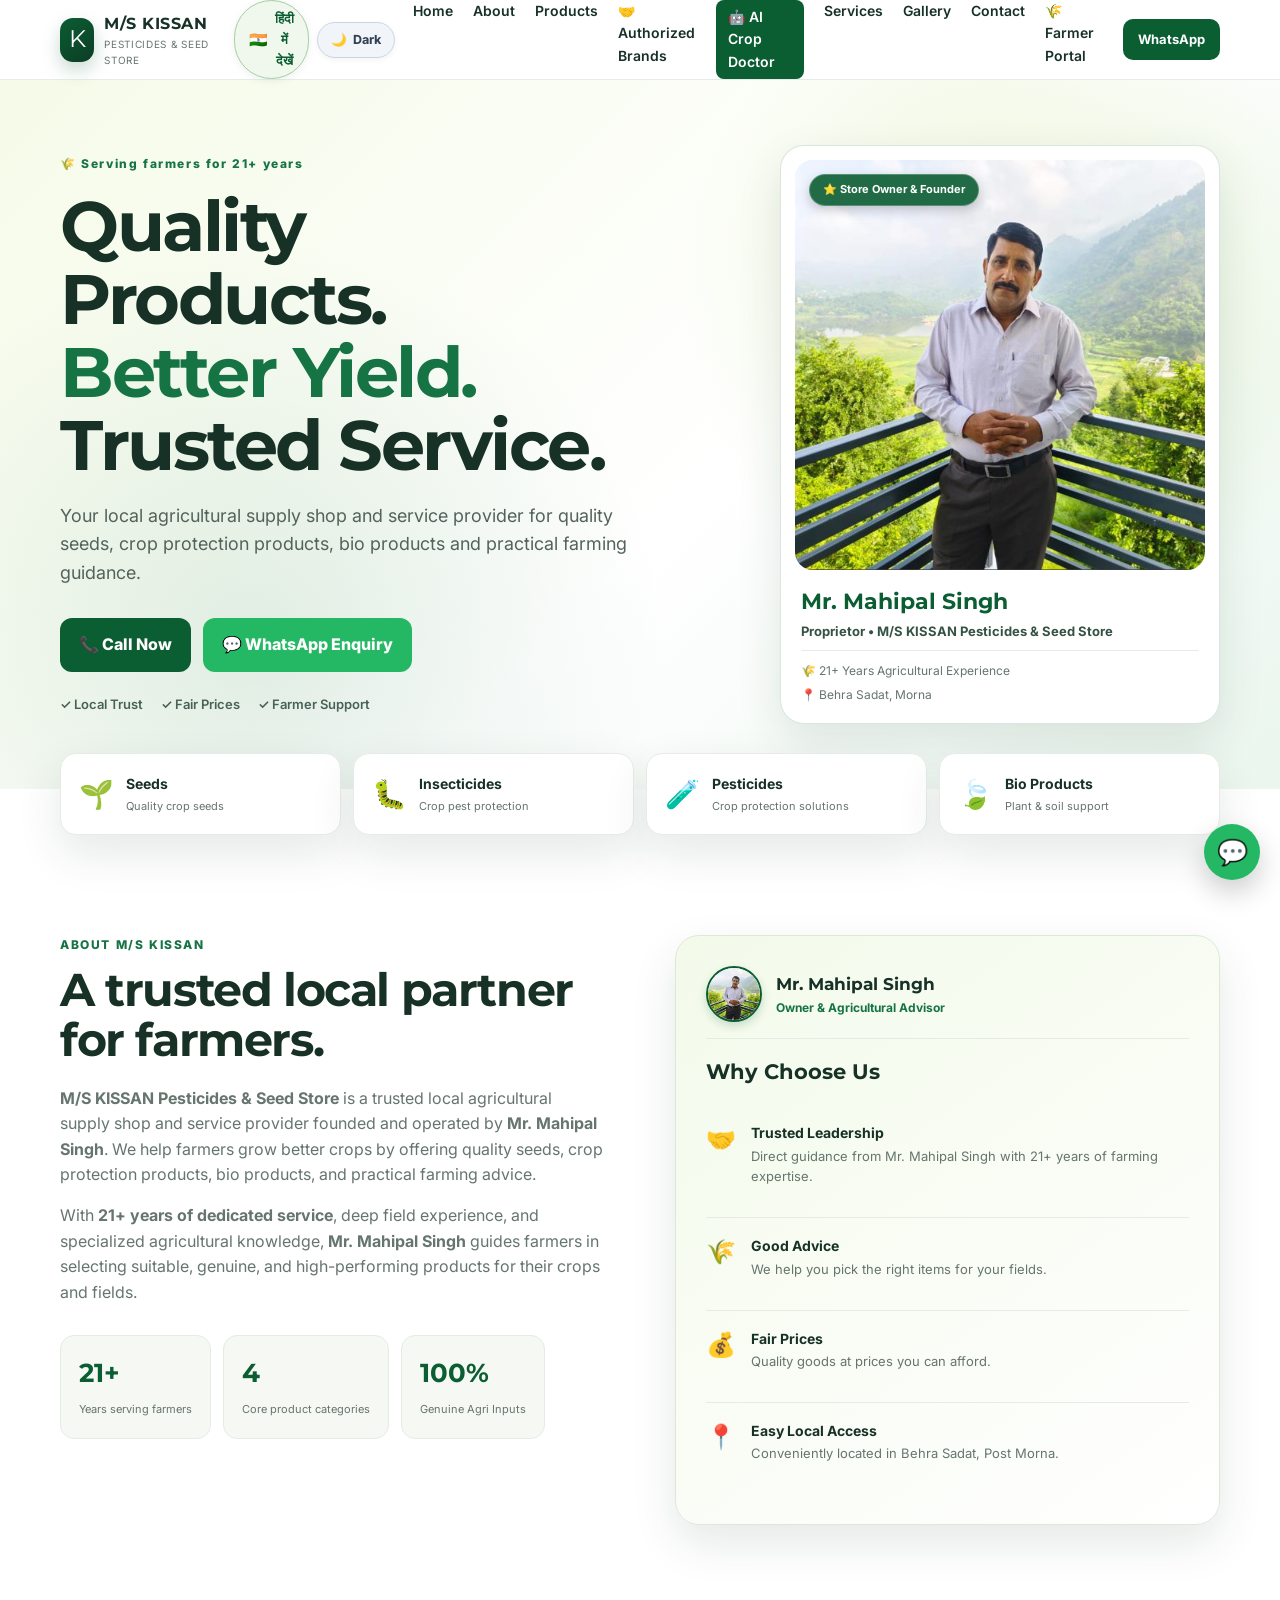
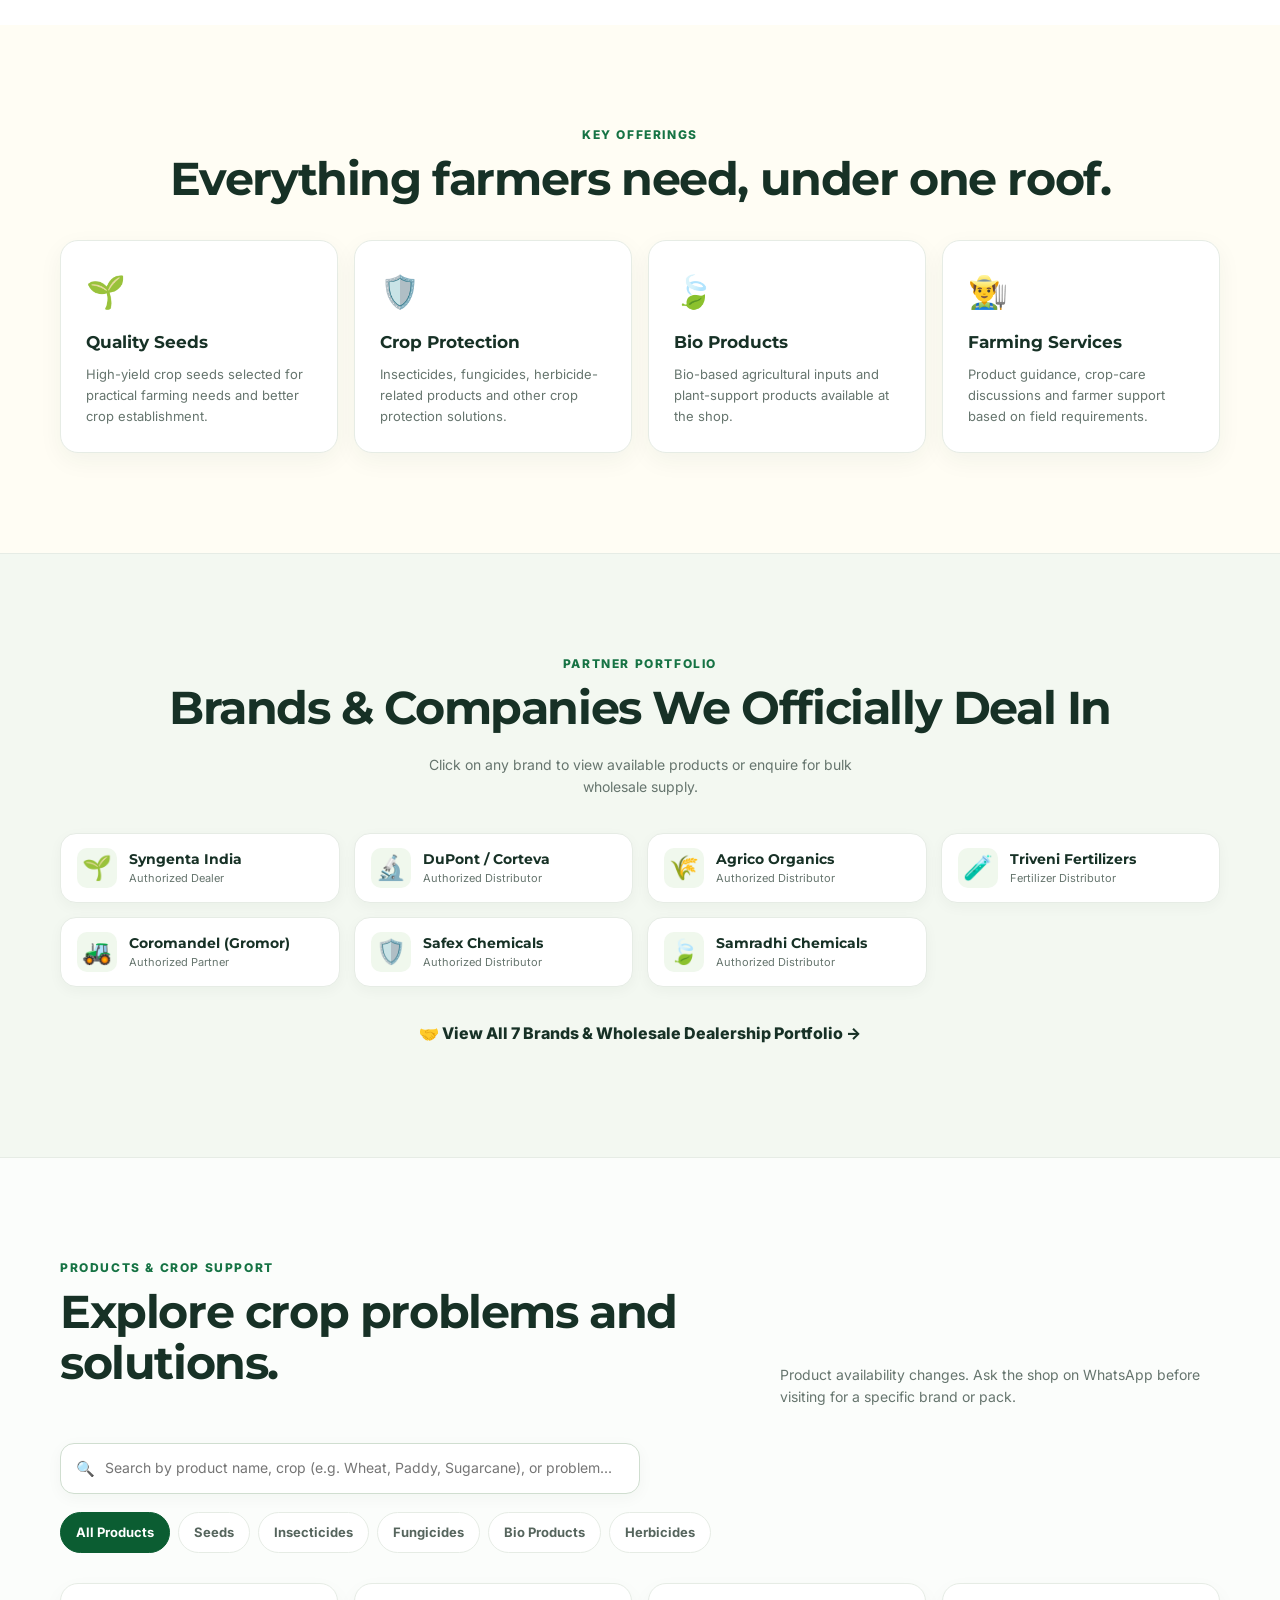
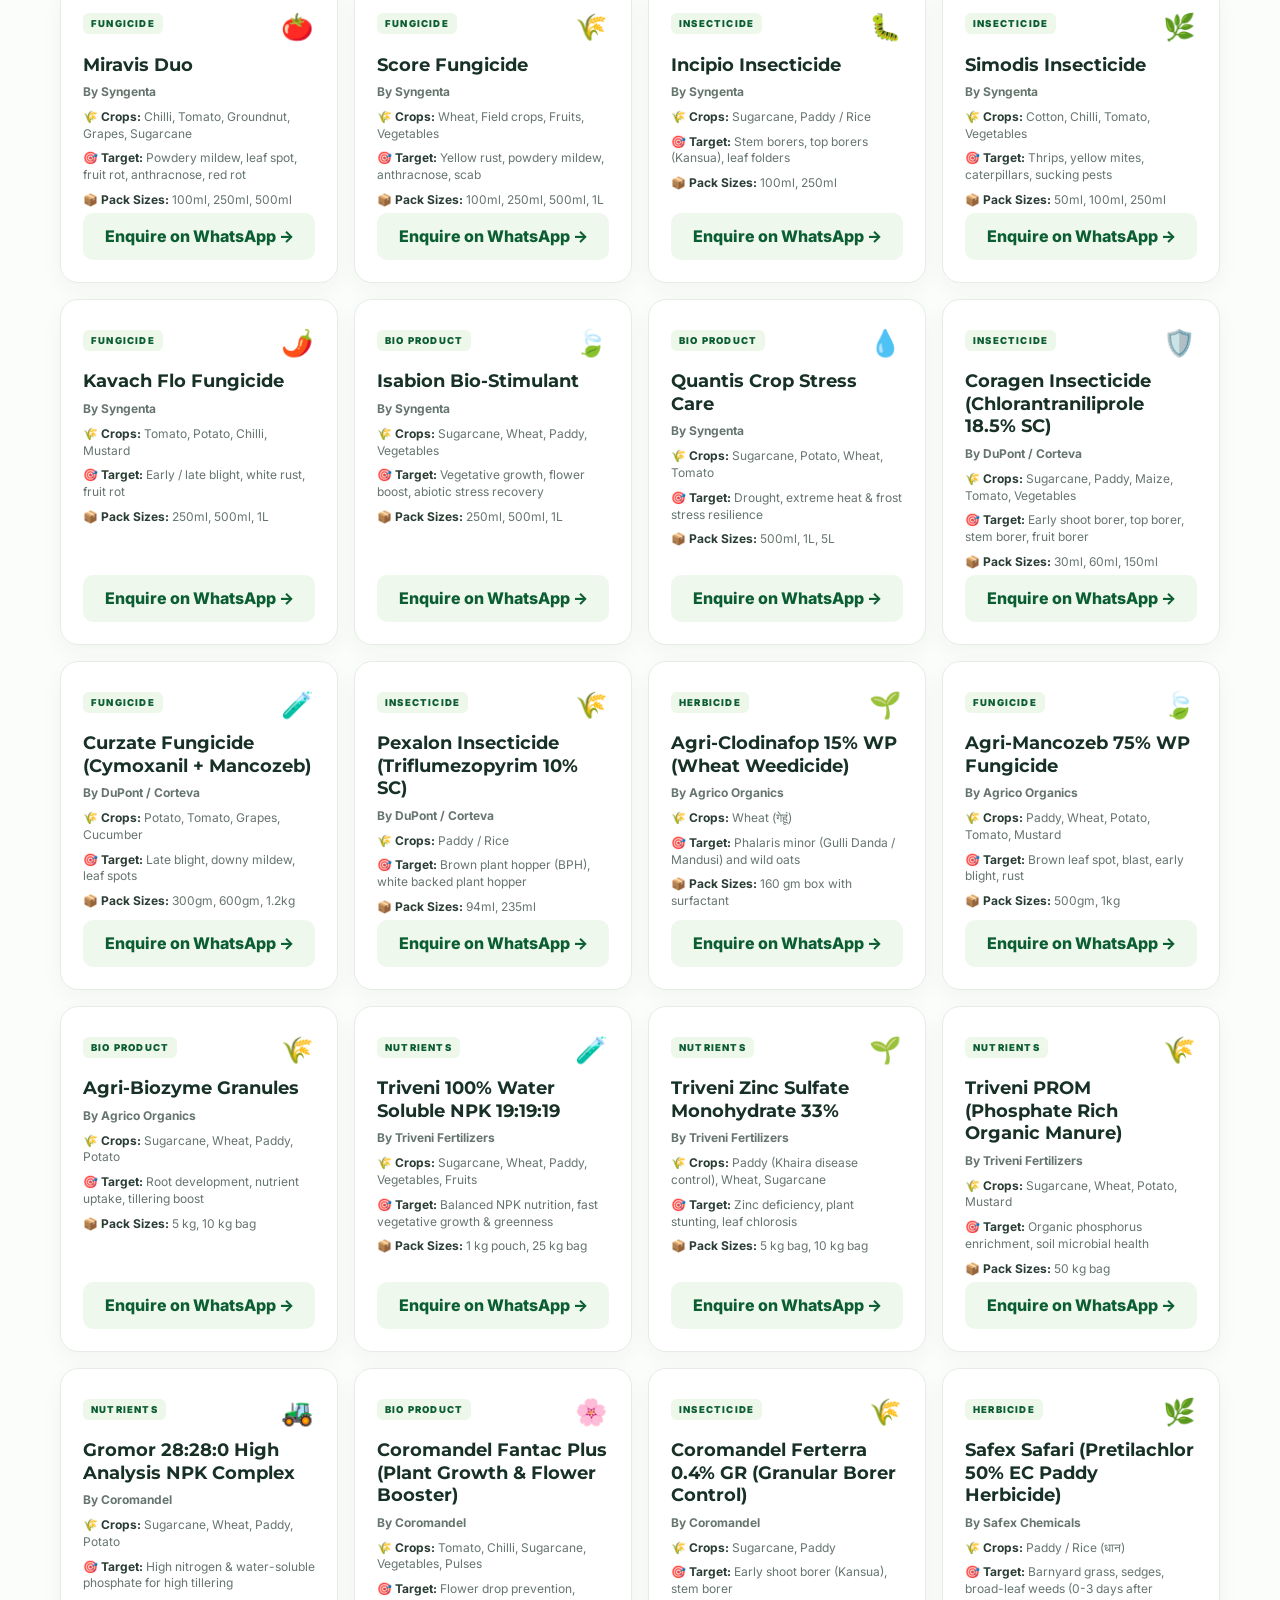
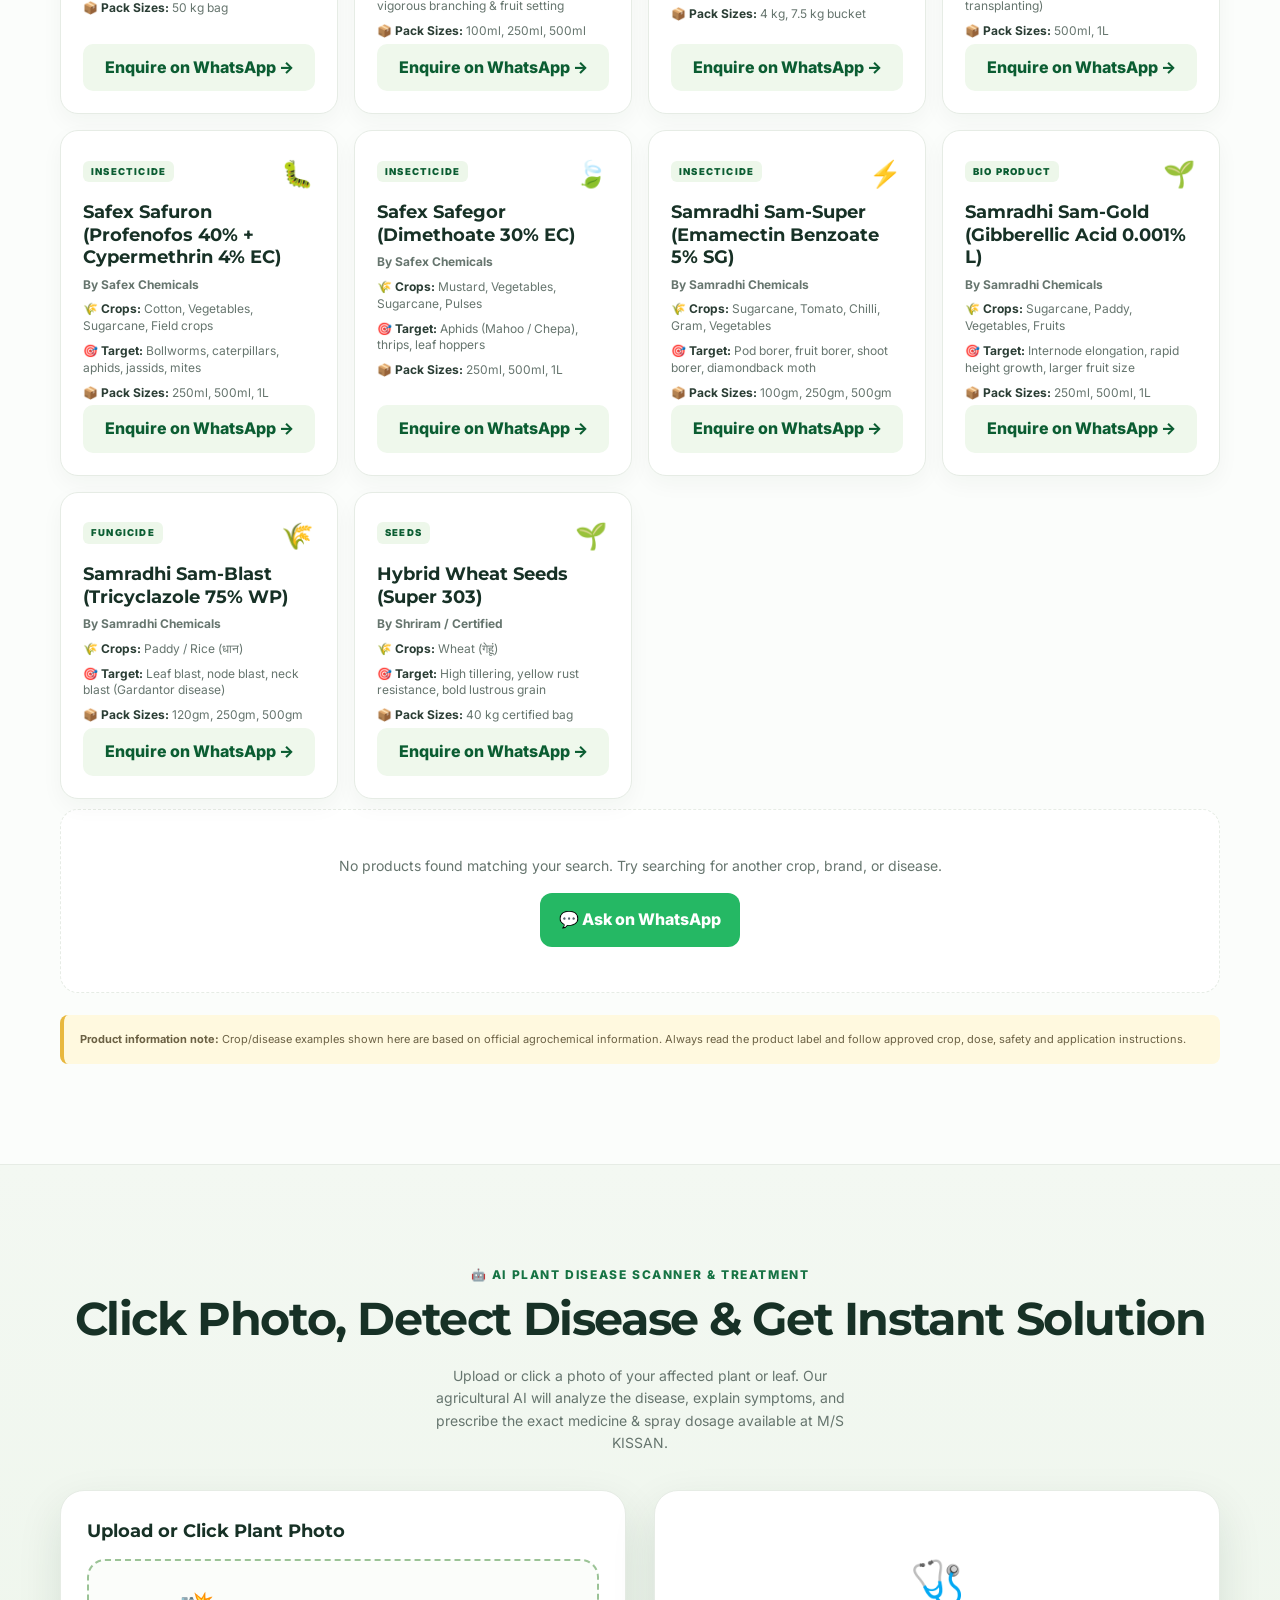
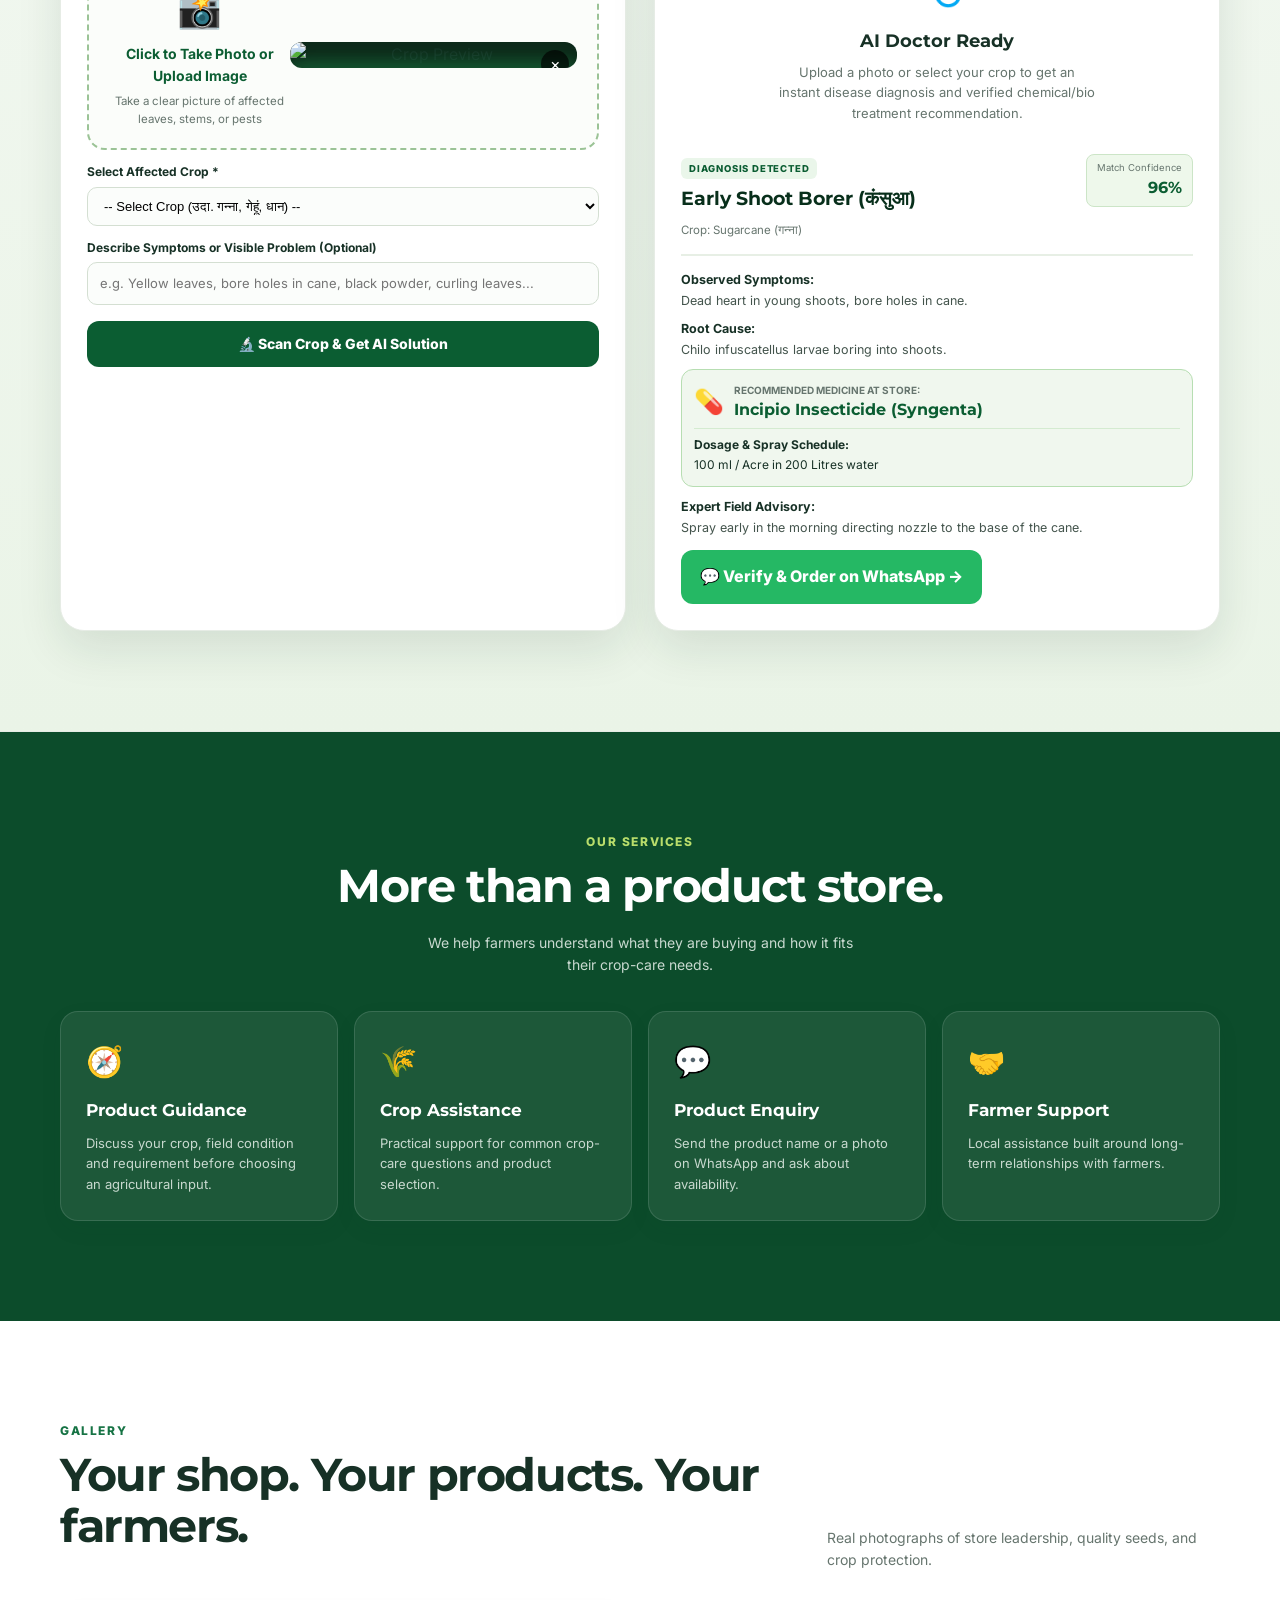
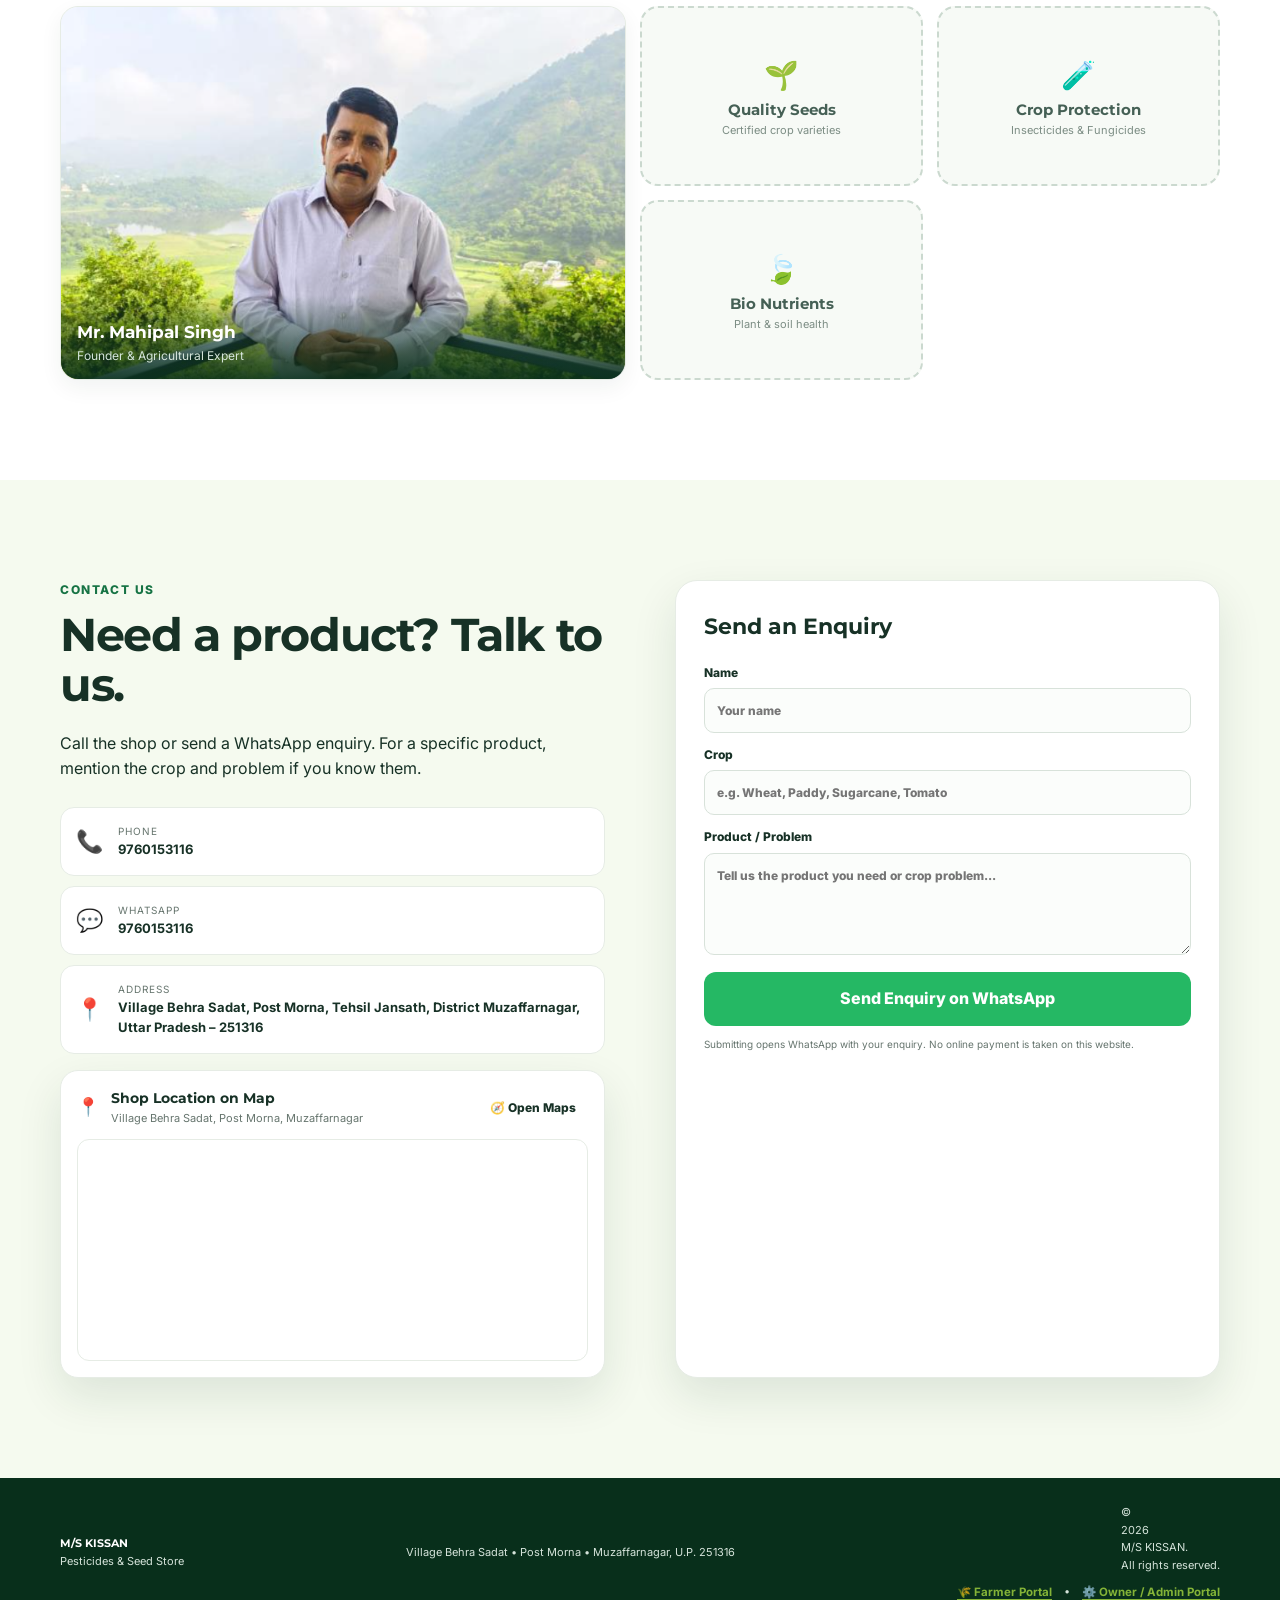
==== commit badab7e2: "Add persistent Dark and Bright theme toggle across all portals" ====
--- a/src/main/resources/static/index.html
+++ b/src/main/resources/static/index.html
@@ -26,12 +26,21 @@
         </span>
       </a>
 
-      <!-- Language Switcher Pill -->
-      <div class="lang-switch-wrap">
-        <button id="langToggleBtn" class="lang-toggle-btn" aria-label="Switch Language (Hindi / English)">
-          <span class="lang-flag">🇮🇳</span>
-          <span id="langBtnLabel">हिंदी में देखें</span>
-        </button>
+      <!-- Language & Theme Switchers -->
+      <div style="display:flex; align-items:center; gap:8px;">
+        <div class="lang-switch-wrap">
+          <button id="langToggleBtn" class="lang-toggle-btn" aria-label="Switch Language (Hindi / English)">
+            <span class="lang-flag">🇮🇳</span>
+            <span id="langBtnLabel">हिंदी में देखें</span>
+          </button>
+        </div>
+
+        <div class="theme-switch-wrap">
+          <button type="button" class="theme-toggle-btn" title="Toggle Dark / Bright Theme" aria-label="Toggle Theme">
+            <span class="theme-icon">🌙</span>
+            <span class="theme-label">Dark</span>
+          </button>
+        </div>
       </div>
 
       <button class="menu-toggle" aria-label="Open menu" aria-expanded="false">☰</button>
@@ -541,7 +550,9 @@
     href="https://wa.me/919760153116?text=Hello%20M%2FS%20KISSAN%20Pesticides%20and%20Seed%20Store%2C%20I%20want%20to%20enquire%20about%20a%20product."
     target="_blank" rel="noopener" aria-label="WhatsApp">💬</a>
 
+  <script src="theme-manager.js"></script>
   <script src="kissan-master-db.js"></script>
+  <script src="api-client.js"></script>
   <script src="translations.js"></script>
   <script src="products-data.js"></script>
   <script src="farmer-db.js"></script>
--- a/src/main/resources/static/style.css
+++ b/src/main/resources/static/style.css
@@ -175,3 +175,181 @@
 @media(max-width:980px){.nav{gap:13px}.product-grid{grid-template-columns:repeat(2,1fr)}.offering-grid,.service-grid{grid-template-columns:repeat(2,1fr)}}
 @media(max-width:760px){.nav{display:none;position:absolute;top:76px;left:0;right:0;background:#fff;padding:18px 5%;border-bottom:1px solid var(--line);flex-direction:column}.nav.open{display:flex}.menu-toggle{display:block}.nav-whatsapp{display:none}.hero-grid,.two-col,.contact-grid,.ai-doctor-grid{grid-template-columns:1fr;gap:25px}.hero{min-height:auto}.hero-grid{padding:55px 0}.hero-card{order:-1;margin:0 auto;max-width:100%}.hero h1{font-size:45px}.category-grid{grid-template-columns:repeat(2,1fr)}.section{padding:70px 0}.section-heading{display:block}.section-heading>p{margin-top:10px}.gallery-grid{grid-template-columns:1fr 1fr;grid-template-rows:220px 180px}.gallery-placeholder.large,.gallery-card.large{grid-row:auto;grid-column:span 2}.footer-wrap{flex-direction:column;align-items:flex-start}.stats{flex-wrap:wrap}}
 @media(max-width:500px){.product-grid,.offering-grid,.service-grid,.category-grid{grid-template-columns:1fr}.gallery-grid{grid-template-columns:1fr;grid-template-rows:auto}.gallery-placeholder.large,.gallery-card.large{grid-column:auto;height:280px}.hero h1{font-size:38px}.hero-actions .btn{width:100%}}
+
+/* ========================================================================== */
+/* THEME SWITCHER BUTTON STYLES & DARK MODE DESIGN SYSTEM */
+/* ========================================================================== */
+
+.theme-switch-wrap {
+  display: flex;
+  align-items: center;
+}
+
+.theme-toggle-btn {
+  display: inline-flex;
+  align-items: center;
+  gap: 6px;
+  background: #f1f5f9;
+  border: 1.5px solid #cbd5e1;
+  color: #334155;
+  padding: 7px 13px;
+  border-radius: 999px;
+  font-size: 12.5px;
+  font-weight: 750;
+  cursor: pointer;
+  transition: all 0.2s cubic-bezier(0.4, 0, 0.2, 1);
+  box-shadow: 0 2px 6px rgba(0, 0, 0, 0.05);
+}
+
+.theme-toggle-btn:hover {
+  background: #e2e8f0;
+  transform: translateY(-1px);
+  box-shadow: 0 4px 10px rgba(0, 0, 0, 0.1);
+}
+
+.theme-toggle-btn.dark-active {
+  background: #1e293b;
+  border-color: #38bdf8;
+  color: #f8fafc;
+  box-shadow: 0 0 12px rgba(56, 189, 248, 0.25);
+}
+
+/* DARK MODE OVERRIDES */
+[data-theme="dark"] {
+  --green: #22c55e;
+  --green2: #4ade80;
+  --lime: #bef264;
+  --cream: #0f1c16;
+  --gold: #facc15;
+  --ink: #f0fdf4;
+  --muted: #94a3b8;
+  --line: #1e3a2e;
+  --white: #112019;
+  --shadow: 0 18px 45px rgba(0, 0, 0, 0.45);
+}
+
+[data-theme="dark"] body {
+  background-color: #08120d;
+  color: #f0fdf4;
+}
+
+[data-theme="dark"] .site-header {
+  background: rgba(8, 18, 13, 0.92);
+  border-bottom-color: rgba(34, 197, 94, 0.2);
+}
+
+[data-theme="dark"] .nav {
+  background: #08120d;
+  border-bottom-color: var(--line);
+}
+
+[data-theme="dark"] .hero {
+  background: linear-gradient(135deg, #0b1c14 0%, #08120d 56%, #0d2419 100%);
+}
+
+[data-theme="dark"] .hero-bg {
+  background: radial-gradient(circle at 80% 30%, rgba(190, 242, 100, 0.1), transparent 40%), radial-gradient(circle at 20% 80%, rgba(34, 197, 94, 0.08), transparent 40%);
+}
+
+[data-theme="dark"] .hero-text,
+[data-theme="dark"] .about p,
+[data-theme="dark"] .section-sub,
+[data-theme="dark"] .poster-meta,
+[data-theme="dark"] .cat-btn {
+  color: #94a3b8;
+}
+
+[data-theme="dark"] .hero-card,
+[data-theme="dark"] .category-card,
+[data-theme="dark"] .product-card,
+[data-theme="dark"] .info-panel,
+[data-theme="dark"] .gallery-card,
+[data-theme="dark"] .contact-list > a,
+[data-theme="dark"] .contact-list > div,
+[data-theme="dark"] .map-card,
+[data-theme="dark"] .enquiry-form,
+[data-theme="dark"] .ai-doctor-card,
+[data-theme="dark"] .rx-modal-card {
+  background: #11221a;
+  border-color: #1e3a2e;
+  color: #f0fdf4;
+}
+
+[data-theme="dark"] .category-card:hover,
+[data-theme="dark"] .product-card:hover {
+  border-color: var(--green);
+  box-shadow: 0 12px 30px rgba(34, 197, 94, 0.15);
+}
+
+[data-theme="dark"] .stats div {
+  background: #14281f;
+  border-color: #1e3a2e;
+}
+
+[data-theme="dark"] .poster-image-wrap {
+  background: #14281f;
+}
+
+[data-theme="dark"] .poster-meta {
+  color: #94a3b8;
+  border-top-color: #1e3a2e;
+}
+
+[data-theme="dark"] .gallery-placeholder {
+  background: #11221a;
+  border-color: #1e3a2e;
+  color: #94a3b8;
+}
+
+[data-theme="dark"] .gallery-placeholder strong {
+  color: #f0fdf4;
+}
+
+[data-theme="dark"] .contact {
+  background: #0b1711;
+}
+
+[data-theme="dark"] .enquiry-form input,
+[data-theme="dark"] .enquiry-form textarea,
+[data-theme="dark"] .search-bar-wrap input,
+[data-theme="dark"] .ai-input-group textarea,
+[data-theme="dark"] .ai-input-group select {
+  background: #09140e;
+  border-color: #1e3a2e;
+  color: #f0fdf4;
+}
+
+[data-theme="dark"] .cat-btn {
+  background: #14281f;
+  border-color: #1e3a2e;
+  color: #94a3b8;
+}
+
+[data-theme="dark"] .cat-btn.active {
+  background: var(--green);
+  color: #08120d;
+}
+
+[data-theme="dark"] .ai-doctor {
+  background: #08120d;
+}
+
+[data-theme="dark"] .ai-upload-area {
+  background: #0b1711;
+  border-color: #1e3a2e;
+}
+
+[data-theme="dark"] .rx-result-panel {
+  background: #11221a;
+  border-color: #1e3a2e;
+}
+
+[data-theme="dark"] .rx-medicine-box {
+  background: #14281f;
+  border-color: #22c55e;
+}
+
+[data-theme="dark"] footer {
+  background: #060c09;
+  border-top: 1px solid #1e3a2e;
+}
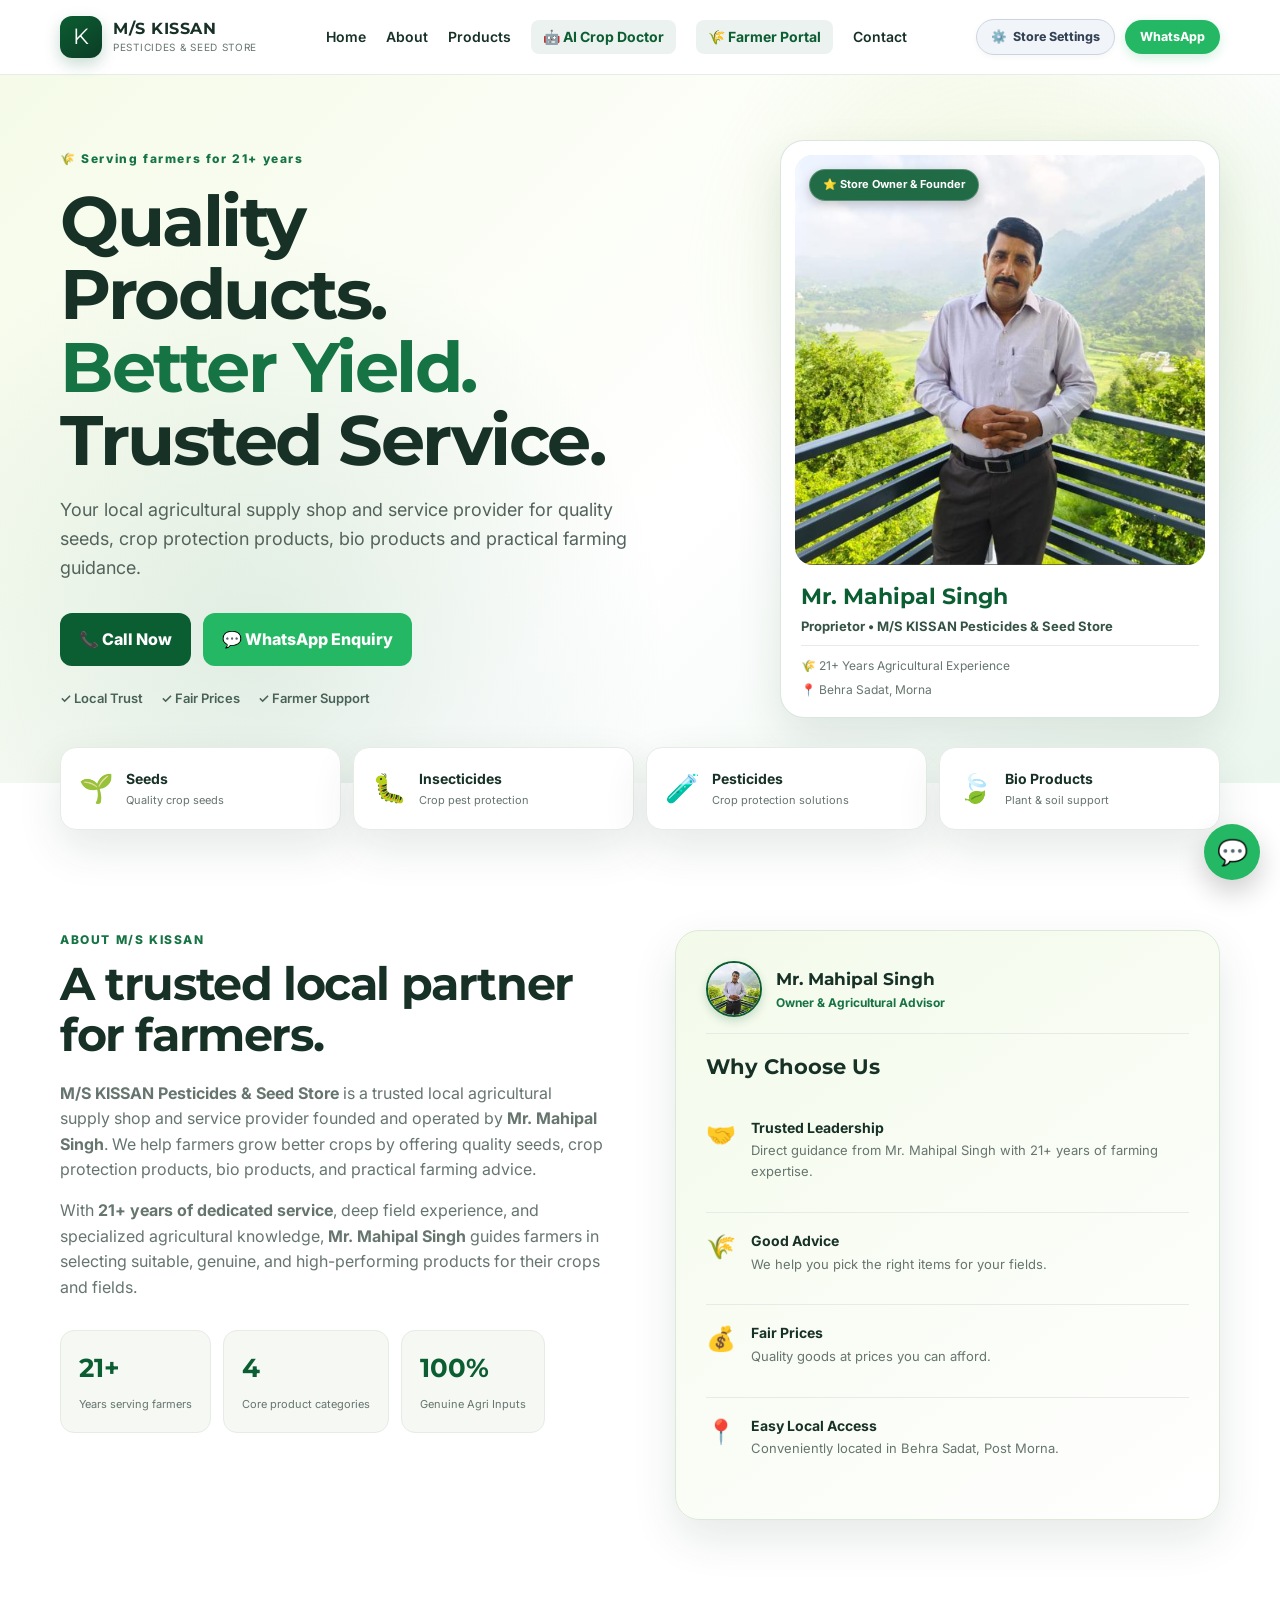
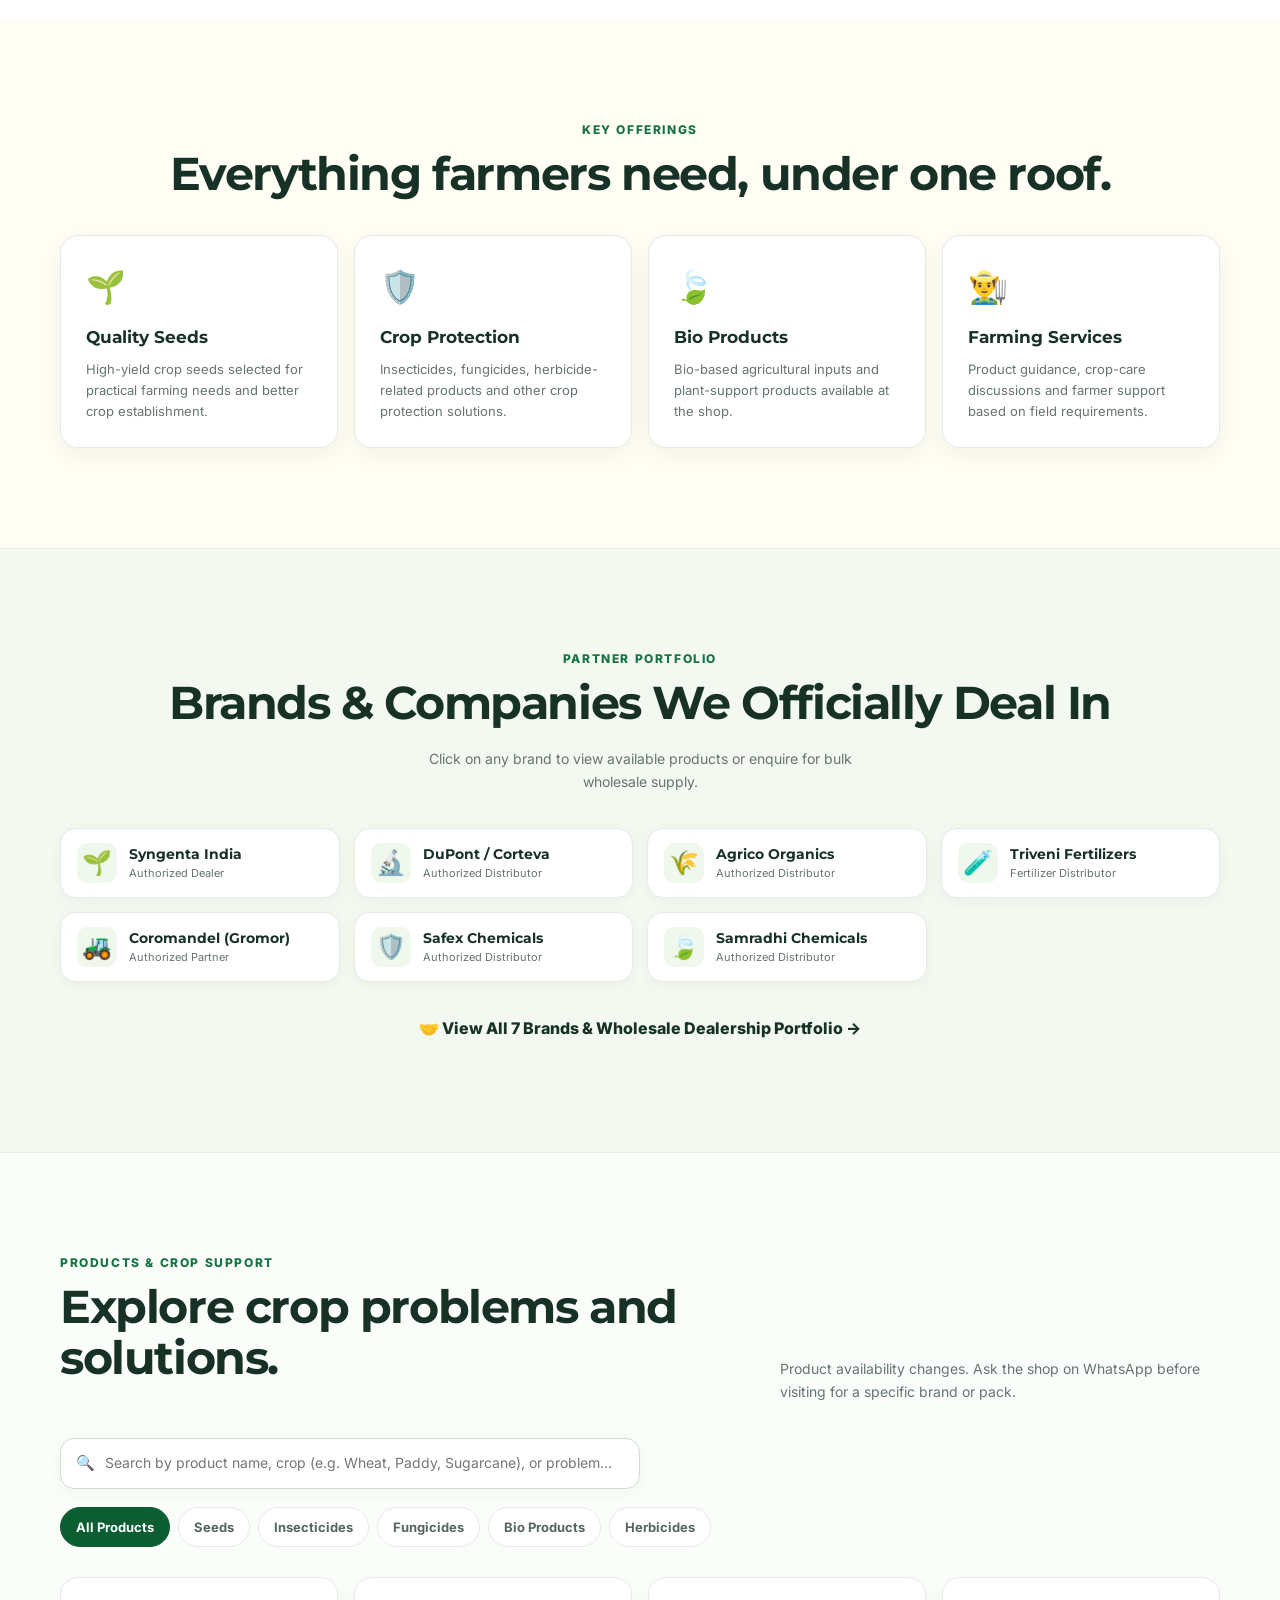
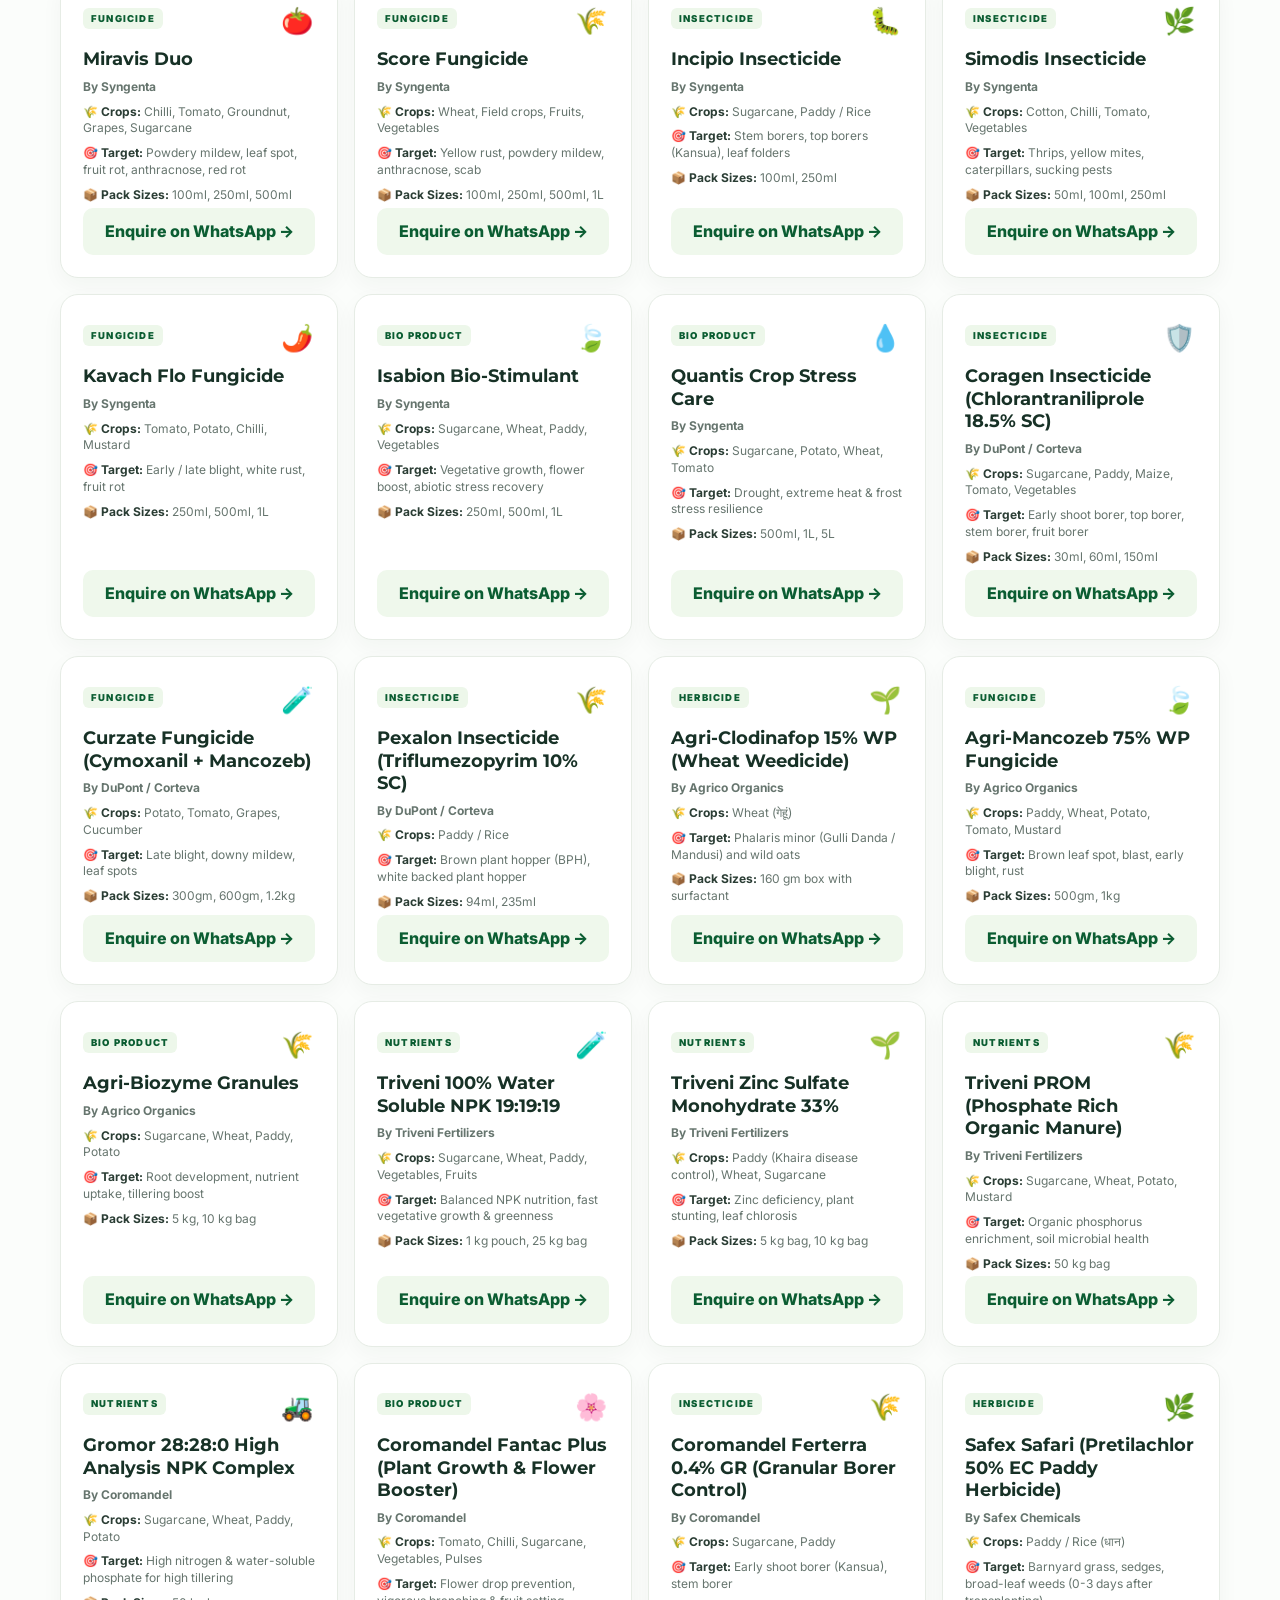
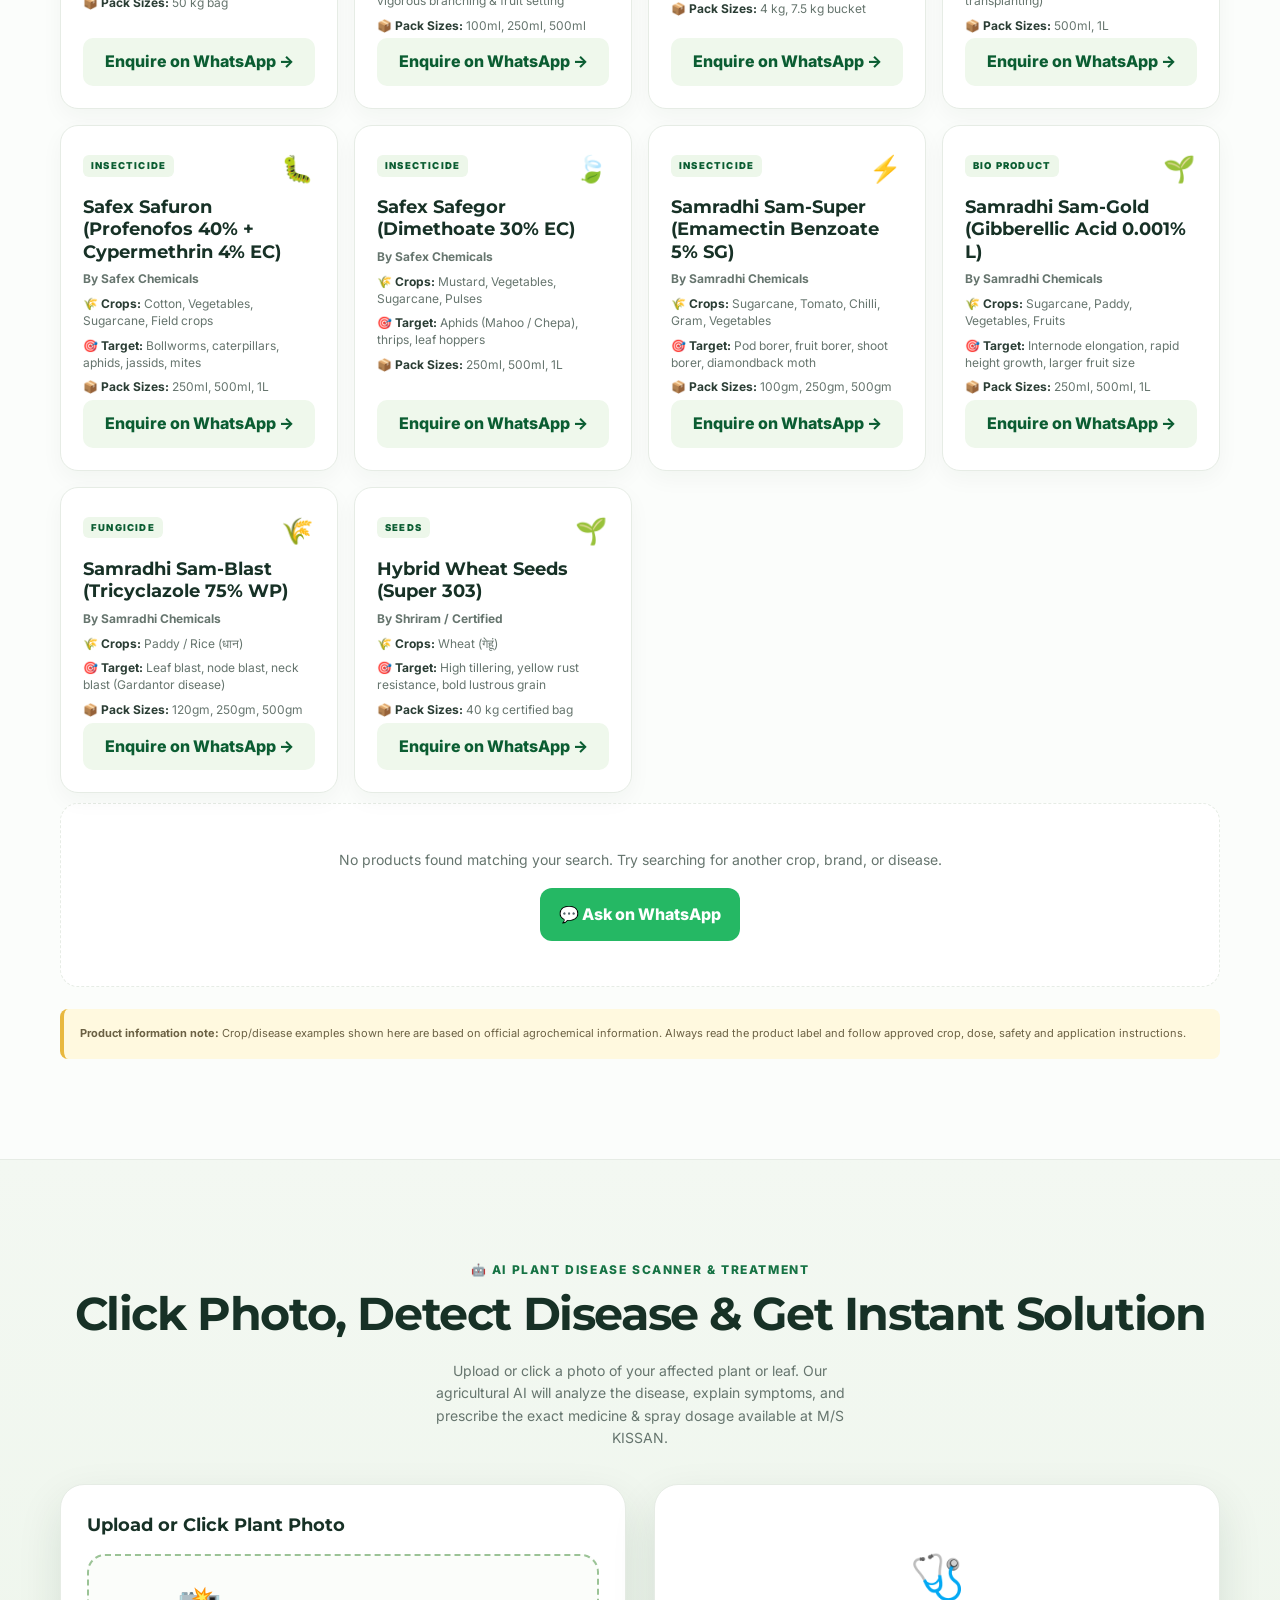
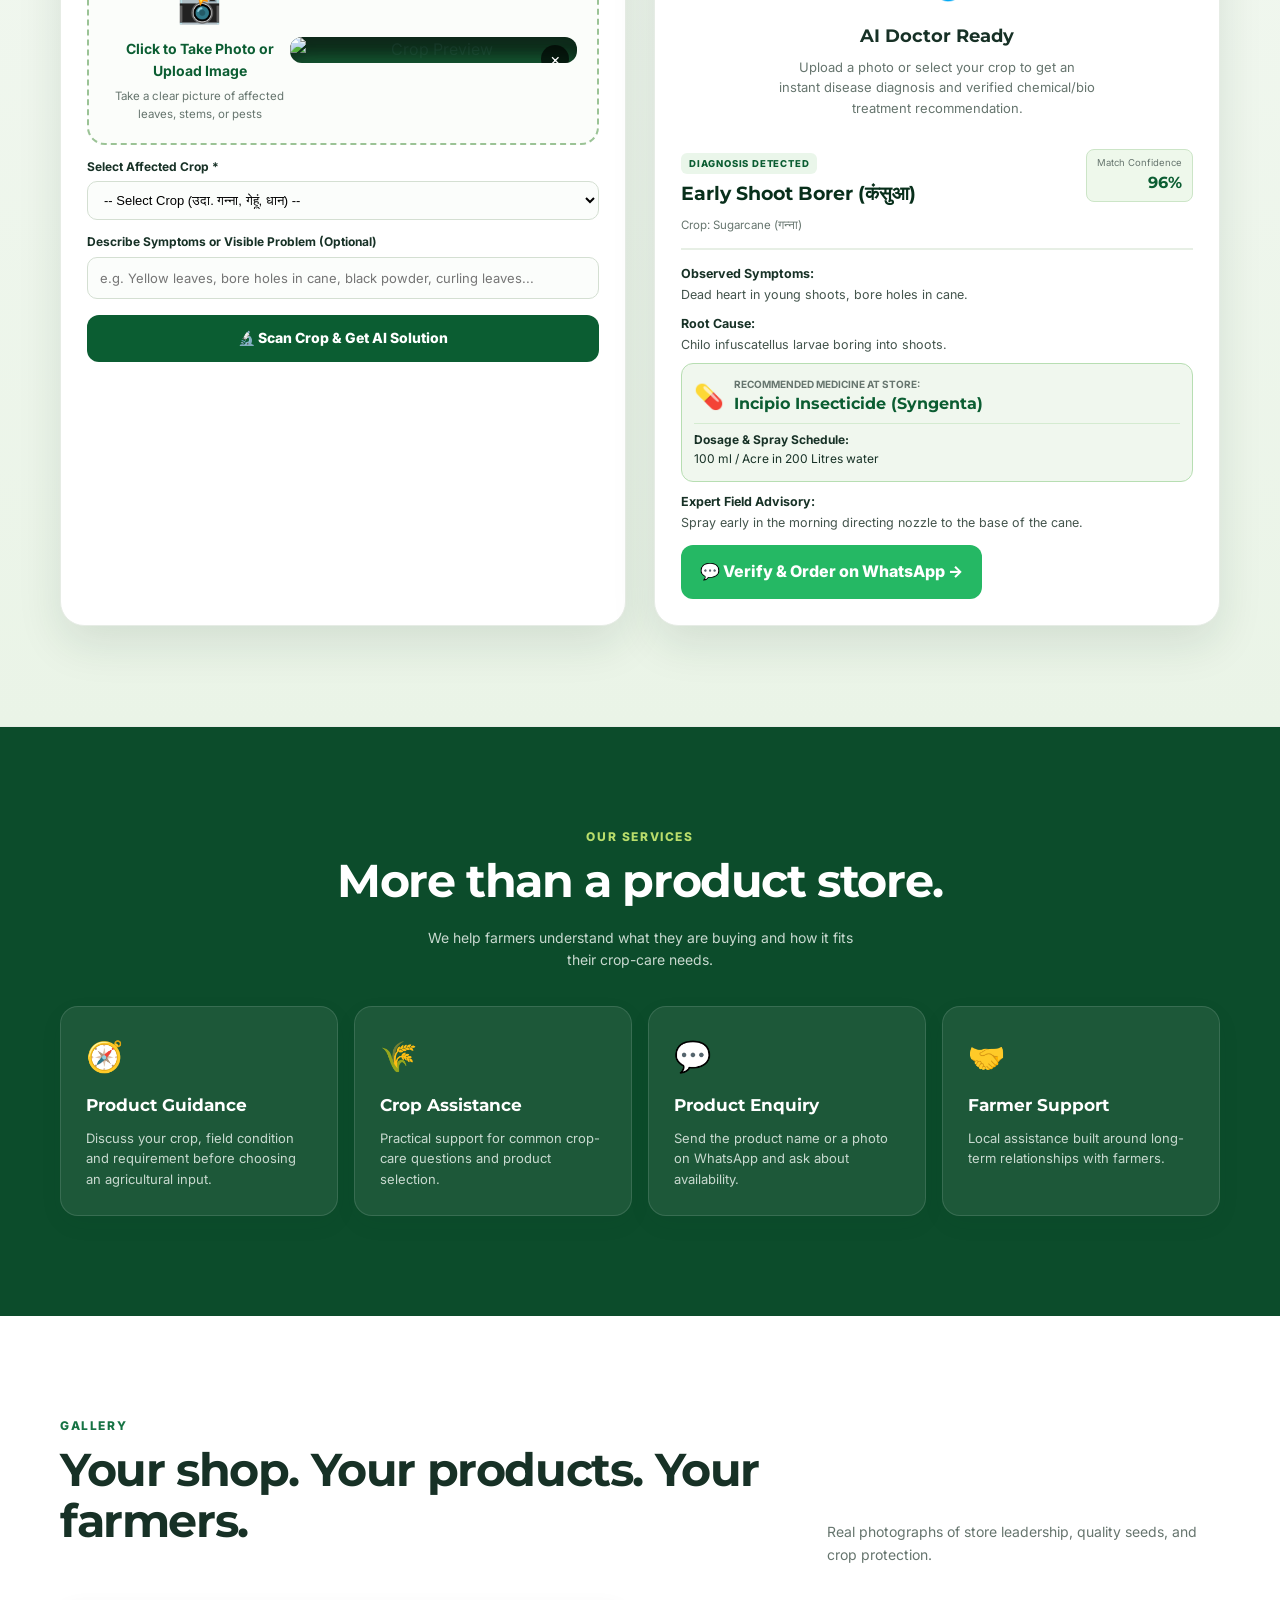
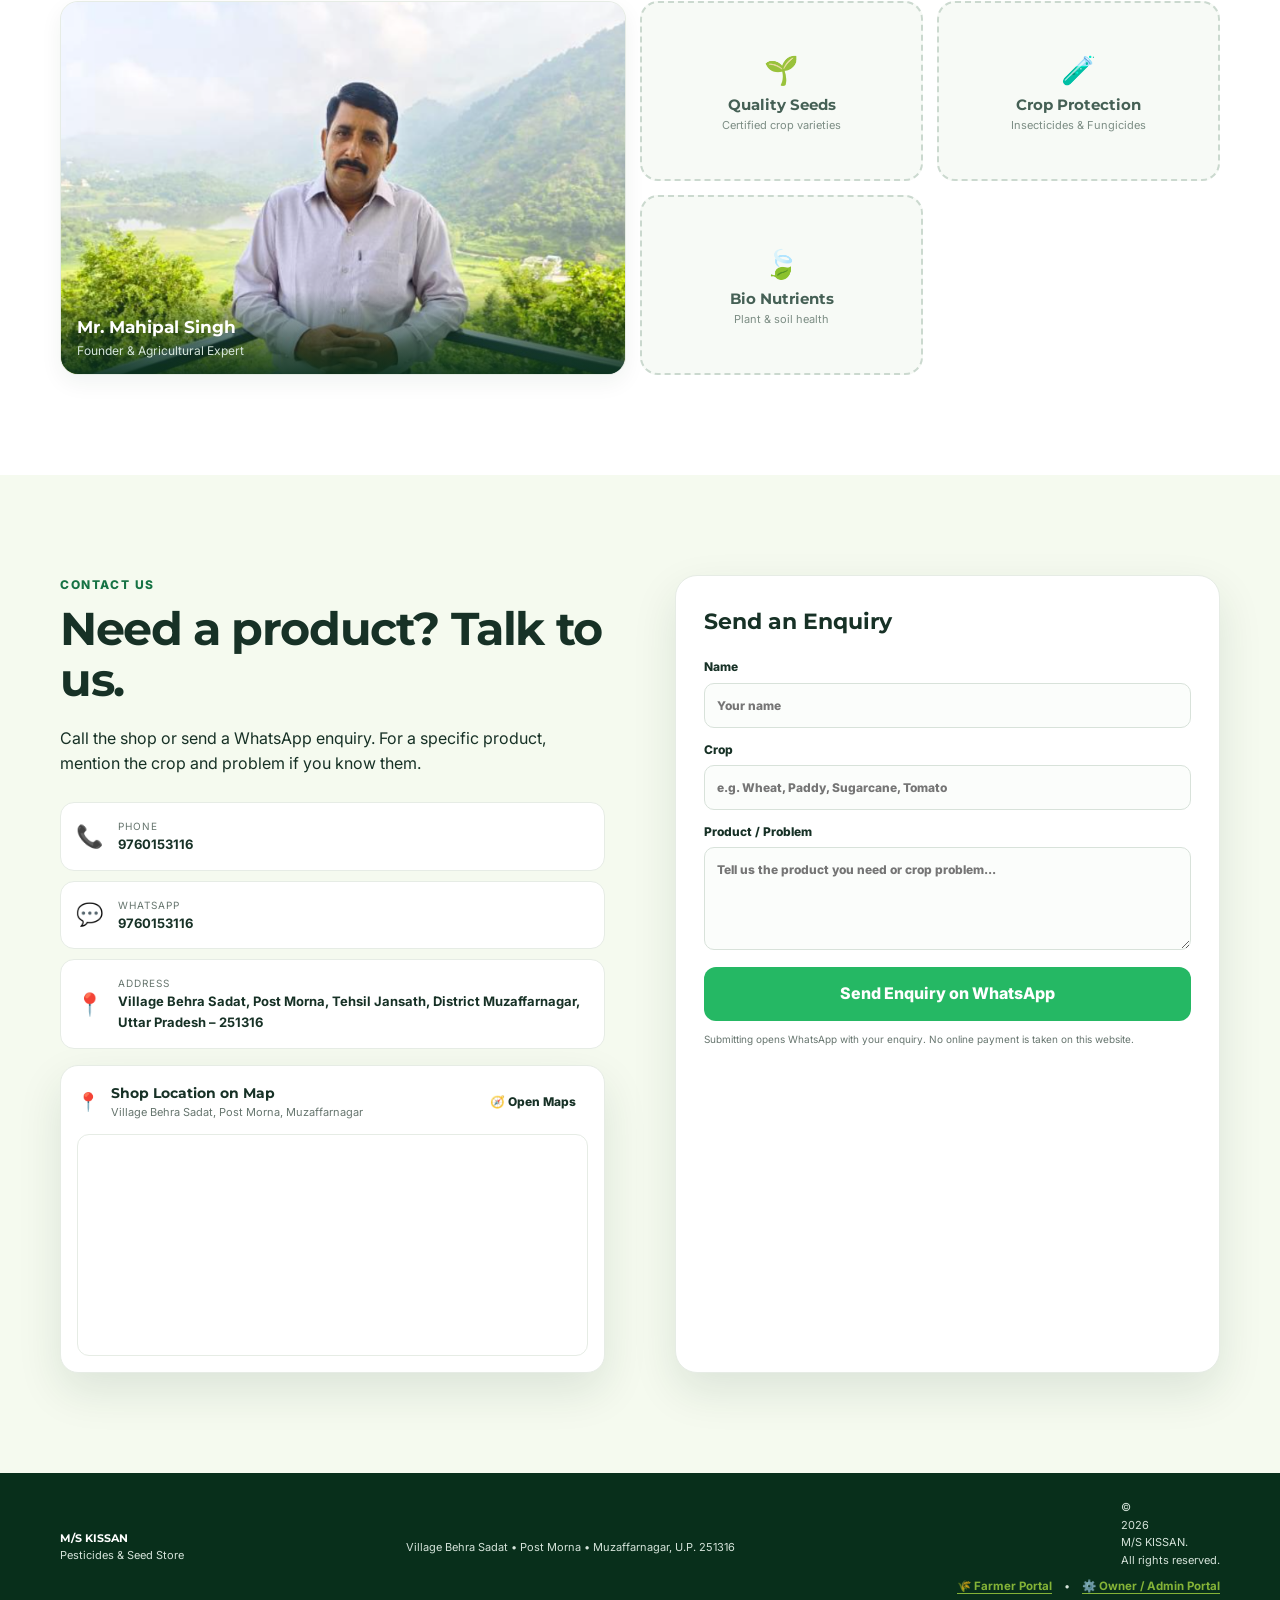
==== commit 1ab897cd: "Streamline header navbar into sleek Settings modal with theme and language options" ====
--- a/src/main/resources/static/index.html
+++ b/src/main/resources/static/index.html
@@ -20,46 +20,125 @@
     <div class="container nav-wrap">
       <a class="brand" href="#home" aria-label="M/S KISSAN home">
         <span class="brand-mark">K</span>
-        <span>
+        <span class="brand-text">
           <strong>M/S KISSAN</strong>
           <small data-i18n="brand_sub">Pesticides & Seed Store</small>
         </span>
       </a>
 
-      <!-- Language & Theme Switchers -->
-      <div style="display:flex; align-items:center; gap:8px;">
-        <div class="lang-switch-wrap">
-          <button id="langToggleBtn" class="lang-toggle-btn" aria-label="Switch Language (Hindi / English)">
-            <span class="lang-flag">🇮🇳</span>
-            <span id="langBtnLabel">हिंदी में देखें</span>
-          </button>
-        </div>
-
-        <div class="theme-switch-wrap">
-          <button type="button" class="theme-toggle-btn" title="Toggle Dark / Bright Theme" aria-label="Toggle Theme">
-            <span class="theme-icon">🌙</span>
-            <span class="theme-label">Dark</span>
-          </button>
-        </div>
-      </div>
-
-      <button class="menu-toggle" aria-label="Open menu" aria-expanded="false">☰</button>
+      <!-- Main Navigation -->
       <nav class="nav" aria-label="Main navigation">
         <a href="#home" data-i18n="nav_home">Home</a>
         <a href="#about" data-i18n="nav_about">About</a>
         <a href="#products" data-i18n="nav_products">Products</a>
-        <a href="distributors.html" class="portal-nav-link" data-i18n="nav_distributors">🤝 Authorized Brands</a>
-        <a href="#ai-doctor" class="portal-nav-link" data-i18n="nav_ai_doctor" style="background:#0b5d32; color:#fff; padding:6px 12px; border-radius:8px;">🤖 AI Crop Doctor</a>
-        <a href="#services" data-i18n="nav_services">Services</a>
-        <a href="#gallery" data-i18n="nav_gallery">Gallery</a>
+        <a href="#ai-doctor" class="nav-highlight-link" data-i18n="nav_ai_doctor">🤖 AI Doctor</a>
+        <a href="farmer-portal.html" class="nav-highlight-link" data-i18n="nav_farmer_portal">🌾 Farmer Portal</a>
         <a href="#contact" data-i18n="nav_contact">Contact</a>
-        <a href="farmer-portal.html" class="portal-nav-link" data-i18n="nav_farmer_portal">🌾 Farmer Portal</a>
       </nav>
-      <a class="nav-whatsapp"
-        href="https://wa.me/919760153116?text=Hello%20M%2FS%20KISSAN%20Pesticides%20and%20Seed%20Store%2C%20I%20want%20to%20enquire%20about%20a%20product."
-        target="_blank" rel="noopener" data-i18n="nav_whatsapp">WhatsApp</a>
+
+      <!-- Right Action Controls -->
+      <div class="header-actions">
+        <!-- Settings Button (Theme, Language, Brands & Links) -->
+        <button type="button" id="settingsBtn" class="btn-settings-pill" aria-label="Settings" title="Store Settings, Theme & Language">
+          <span class="settings-icon">⚙️</span>
+          <span class="settings-label" data-i18n="settings_title">Settings</span>
+        </button>
+
+        <a class="nav-whatsapp"
+          href="https://wa.me/919760153116?text=Hello%20M%2FS%20KISSAN%20Pesticides%20and%20Seed%20Store%2C%20I%20want%20to%20enquire%20about%20a%20product."
+          target="_blank" rel="noopener" data-i18n="nav_whatsapp">💬 WhatsApp</a>
+
+        <button class="menu-toggle" aria-label="Open menu" aria-expanded="false">☰</button>
+      </div>
     </div>
   </header>
+
+  <!-- STORE SETTINGS MODAL (Theme, Language, Authorized Brands, Admin Login) -->
+  <div id="settingsModal" class="settings-modal hidden" role="dialog" aria-modal="true" aria-labelledby="settingsHeading">
+    <div class="settings-modal-backdrop" id="closeSettingsBackdrop"></div>
+    <div class="settings-card">
+      <div class="settings-card-header">
+        <div style="display:flex; align-items:center; gap:10px;">
+          <span style="font-size:22px;">⚙️</span>
+          <div>
+            <h3 id="settingsHeading" data-i18n="settings_title">Store Settings</h3>
+            <small data-i18n="settings_sub">Customize language, theme & portal shortcuts</small>
+          </div>
+        </div>
+        <button type="button" id="closeSettingsBtn" class="settings-close-btn" aria-label="Close settings">✕</button>
+      </div>
+
+      <div class="settings-card-body">
+        <!-- 1. Display Theme -->
+        <div class="setting-group-box">
+          <div class="setting-header-row">
+            <span class="setting-icon">🌓</span>
+            <div style="flex:1;">
+              <strong data-i18n="theme_heading">Display Theme</strong>
+              <small data-i18n="theme_sub">Select Bright (Light) or Dark Mode</small>
+            </div>
+          </div>
+          <div class="segmented-control">
+            <button type="button" class="segmented-btn" data-set-theme="light">
+              <span>☀️</span> Bright
+            </button>
+            <button type="button" class="segmented-btn" data-set-theme="dark">
+              <span>🌙</span> Dark
+            </button>
+          </div>
+        </div>
+
+        <!-- 2. Language Switcher -->
+        <div class="setting-group-box">
+          <div class="setting-header-row">
+            <span class="setting-icon">🌐</span>
+            <div style="flex:1;">
+              <strong data-i18n="lang_heading">Language (भाषा)</strong>
+              <small data-i18n="lang_sub">Choose English or हिंदी (Hindi)</small>
+            </div>
+          </div>
+          <div class="segmented-control">
+            <button type="button" class="segmented-btn" data-set-lang="en">
+              <span>🇬🇧</span> English
+            </button>
+            <button type="button" class="segmented-btn" data-set-lang="hi">
+              <span>🇮🇳</span> हिंदी
+            </button>
+          </div>
+        </div>
+
+        <!-- 3. Shortcuts / Authorized Brands & Portals -->
+        <div class="setting-links-list">
+          <a href="distributors.html" class="setting-nav-card">
+            <span class="setting-nav-icon">🤝</span>
+            <div class="setting-nav-info">
+              <strong data-i18n="nav_distributors">Authorized Brands & Partners</strong>
+              <small>Syngenta, DuPont, Coromandel, FMC & more</small>
+            </div>
+            <span class="setting-nav-arrow">→</span>
+          </a>
+
+          <a href="farmer-portal.html" class="setting-nav-card">
+            <span class="setting-nav-icon">🌾</span>
+            <div class="setting-nav-info">
+              <strong data-i18n="nav_farmer_portal">Farmer Khata & Passbook Portal</strong>
+              <small>View digital ledger, purchases & instant OTP login</small>
+            </div>
+            <span class="setting-nav-arrow">→</span>
+          </a>
+
+          <a href="admin.html" class="setting-nav-card">
+            <span class="setting-nav-icon">🔑</span>
+            <div class="setting-nav-info">
+              <strong data-i18n="footer_admin_link">Store Owner & Staff Portal</strong>
+              <small>POS Billing, Inventory & Analytics Dashboard</small>
+            </div>
+            <span class="setting-nav-arrow">→</span>
+          </a>
+        </div>
+      </div>
+    </div>
+  </div>
 
   <main>
     <section class="hero" id="home">
--- a/src/main/resources/static/style.css
+++ b/src/main/resources/static/style.css
@@ -6,19 +6,24 @@
 button,input,textarea{font:inherit}
 .container{width:min(1160px,92%);margin:auto}
 .site-header{position:sticky;top:0;z-index:50;background:rgba(255,255,255,.94);backdrop-filter:blur(12px);border-bottom:1px solid rgba(10,80,45,.1)}
-.nav-wrap{min-height:76px;display:flex;align-items:center;gap:18px}
-.brand{display:flex;align-items:center;gap:10px;margin-right:auto}
-.brand-mark{width:44px;height:44px;border-radius:13px;background:linear-gradient(145deg,var(--green),#0c3d26);display:grid;place-items:center;color:#fff;font-family:Montserrat;font-size:24px;box-shadow:0 8px 18px rgba(11,93,50,.22)}
-.brand strong{display:block;font-family:Montserrat;font-size:16px;letter-spacing:.5px}
-.brand small{display:block;font-size:10px;color:var(--muted);text-transform:uppercase;letter-spacing:.7px}
-.lang-switch-wrap{display:flex;align-items:center}
-.lang-toggle-btn{display:inline-flex;align-items:center;gap:7px;background:#f0f8ed;border:1.5px solid #a8cca3;color:var(--green);padding:7px 14px;border-radius:999px;font-size:13px;font-weight:750;cursor:pointer;transition:all .2s ease;box-shadow:0 2px 8px rgba(11,93,50,.08)}
-.lang-toggle-btn:hover{background:var(--green);color:#fff;border-color:var(--green);transform:translateY(-1px);box-shadow:0 4px 12px rgba(11,93,50,.2)}
-.lang-flag{font-size:15px}
-.nav{display:flex;gap:20px;font-size:14px;font-weight:600}
+.nav-wrap{min-height:74px;display:flex;align-items:center;justify-content:space-between;gap:18px}
+.brand{display:flex;align-items:center;gap:11px}
+.brand-mark{width:42px;height:42px;border-radius:12px;background:linear-gradient(145deg,var(--green),#0c3d26);display:grid;place-items:center;color:#fff;font-family:Montserrat;font-size:22px;box-shadow:0 6px 16px rgba(11,93,50,.22)}
+.brand-text strong{display:block;font-family:Montserrat;font-size:16px;letter-spacing:.5px;line-height:1.2}
+.brand-text small{display:block;font-size:10px;color:var(--muted);text-transform:uppercase;letter-spacing:.7px}
+
+.nav{display:flex;align-items:center;gap:20px;font-size:14px;font-weight:600}
+.nav a{color:var(--ink);transition:color .2s ease;padding:6px 0}
 .nav a:hover{color:var(--green)}
-.nav-whatsapp{background:var(--green);color:#fff;padding:10px 15px;border-radius:10px;font-weight:700;font-size:13px}
-.menu-toggle{display:none;border:0;background:none;font-size:26px}
+.nav-highlight-link{background:rgba(11,93,50,.08);color:var(--green)!important;padding:6px 12px!important;border-radius:8px;font-weight:700!important;transition:all .2s ease!important}
+.nav-highlight-link:hover{background:var(--green)!important;color:#fff!important}
+
+.header-actions{display:flex;align-items:center;gap:10px}
+.btn-settings-pill{display:inline-flex;align-items:center;gap:6px;background:#f1f5f9;border:1.5px solid #cbd5e1;color:#334155;padding:7px 14px;border-radius:999px;font-size:12.5px;font-weight:750;cursor:pointer;transition:all .2s cubic-bezier(.4,0,.2,1);box-shadow:0 2px 6px rgba(0,0,0,.04)}
+.btn-settings-pill:hover{background:#e2e8f0;border-color:#94a3b8;transform:translateY(-1px);box-shadow:0 4px 12px rgba(0,0,0,.08)}
+.nav-whatsapp{background:#25b864;color:#fff;padding:7px 15px;border-radius:999px;font-weight:750;font-size:12.5px;display:inline-flex;align-items:center;gap:6px;transition:all .2s ease;box-shadow:0 4px 12px rgba(37,184,100,.2)}
+.nav-whatsapp:hover{background:#1fa356;transform:translateY(-1px);box-shadow:0 6px 16px rgba(37,184,100,.3)}
+.menu-toggle{display:none;border:0;background:none;font-size:26px;cursor:pointer}
 .hero{position:relative;overflow:hidden;background:linear-gradient(135deg,#f5fbe8 0%,#fff 56%,#eaf6ee 100%);min-height:650px;display:flex;align-items:center}
 .hero-bg{position:absolute;inset:0;background:radial-gradient(circle at 80% 30%,rgba(154,203,60,.2),transparent 30%),radial-gradient(circle at 20% 80%,rgba(22,115,68,.12),transparent 35%)}
 .hero-grid{position:relative;display:grid;grid-template-columns:1.05fr .95fr;gap:50px;align-items:center;padding:65px 0}
@@ -353,3 +358,262 @@
   background: #060c09;
   border-top: 1px solid #1e3a2e;
 }
+
+/* ========================================================================== */
+/* STORE SETTINGS MODAL STYLES */
+/* ========================================================================== */
+
+.settings-modal {
+  position: fixed;
+  inset: 0;
+  z-index: 1000;
+  display: flex;
+  align-items: center;
+  justify-content: center;
+  padding: 16px;
+}
+
+.settings-modal.hidden {
+  display: none !important;
+}
+
+.settings-modal-backdrop {
+  position: absolute;
+  inset: 0;
+  background: rgba(0, 0, 0, 0.55);
+  backdrop-filter: blur(5px);
+  animation: fadeIn 0.2s ease forwards;
+}
+
+.settings-card {
+  position: relative;
+  z-index: 2;
+  width: min(480px, 100%);
+  background: #ffffff;
+  border-radius: 22px;
+  box-shadow: 0 24px 60px rgba(0, 0, 0, 0.25);
+  border: 1px solid var(--line);
+  overflow: hidden;
+  animation: scaleUp 0.25s cubic-bezier(0.16, 1, 0.3, 1) forwards;
+}
+
+.settings-card-header {
+  padding: 18px 22px;
+  display: flex;
+  align-items: center;
+  justify-content: space-between;
+  border-bottom: 1px solid var(--line);
+  background: #fbfdfa;
+}
+
+.settings-close-btn {
+  background: #f1f5f9;
+  border: 0;
+  width: 32px;
+  height: 32px;
+  border-radius: 50%;
+  font-size: 14px;
+  font-weight: 800;
+  color: #64748b;
+  cursor: pointer;
+  display: grid;
+  place-items: center;
+  transition: all 0.15s ease;
+}
+
+.settings-close-btn:hover {
+  background: #e2e8f0;
+  color: #0f172a;
+}
+
+.settings-card-body {
+  padding: 20px 22px;
+  display: flex;
+  flex-direction: column;
+  gap: 16px;
+  max-height: 80vh;
+  overflow-y: auto;
+}
+
+.setting-group-box {
+  background: #f8faf7;
+  border: 1px solid #e2ebe0;
+  border-radius: 14px;
+  padding: 14px;
+}
+
+.setting-header-row {
+  display: flex;
+  align-items: center;
+  gap: 10px;
+  margin-bottom: 12px;
+}
+
+.setting-icon {
+  font-size: 20px;
+}
+
+.setting-header-row strong {
+  display: block;
+  font-size: 14px;
+  color: var(--ink);
+}
+
+.setting-header-row small {
+  display: block;
+  font-size: 11.5px;
+  color: var(--muted);
+}
+
+.segmented-control {
+  display: grid;
+  grid-template-columns: 1fr 1fr;
+  gap: 8px;
+  background: #e9efe8;
+  padding: 4px;
+  border-radius: 10px;
+}
+
+.segmented-btn {
+  display: inline-flex;
+  align-items: center;
+  justify-content: center;
+  gap: 6px;
+  padding: 9px 12px;
+  border: 0;
+  border-radius: 8px;
+  background: transparent;
+  color: #475569;
+  font-size: 13px;
+  font-weight: 700;
+  cursor: pointer;
+  transition: all 0.2s ease;
+}
+
+.segmented-btn:hover {
+  color: var(--ink);
+}
+
+.segmented-btn.active {
+  background: #ffffff;
+  color: var(--green);
+  box-shadow: 0 2px 6px rgba(0, 0, 0, 0.08);
+}
+
+.setting-links-list {
+  display: flex;
+  flex-direction: column;
+  gap: 8px;
+}
+
+.setting-nav-card {
+  display: flex;
+  align-items: center;
+  gap: 12px;
+  padding: 12px 14px;
+  background: #f8faf7;
+  border: 1px solid #e2ebe0;
+  border-radius: 12px;
+  transition: all 0.2s ease;
+}
+
+.setting-nav-card:hover {
+  background: #f0f7ee;
+  border-color: var(--green);
+  transform: translateX(3px);
+}
+
+.setting-nav-icon {
+  font-size: 22px;
+}
+
+.setting-nav-info strong {
+  display: block;
+  font-size: 13.5px;
+  color: var(--ink);
+}
+
+.setting-nav-info small {
+  display: block;
+  font-size: 11px;
+  color: var(--muted);
+}
+
+.setting-nav-arrow {
+  font-size: 16px;
+  color: var(--green);
+  font-weight: 800;
+}
+
+@keyframes fadeIn {
+  from { opacity: 0; }
+  to { opacity: 1; }
+}
+
+@keyframes scaleUp {
+  from { opacity: 0; transform: scale(0.95) translateY(10px); }
+  to { opacity: 1; transform: scale(1) translateY(0); }
+}
+
+/* DARK MODE OVERRIDES FOR SETTINGS */
+[data-theme="dark"] .btn-settings-pill {
+  background: #1e293b;
+  border-color: #334155;
+  color: #f8fafc;
+}
+
+[data-theme="dark"] .btn-settings-pill:hover {
+  background: #334155;
+  border-color: #475569;
+}
+
+[data-theme="dark"] .settings-card {
+  background: #11221a;
+  border-color: #1e3a2e;
+  color: #f0fdf4;
+}
+
+[data-theme="dark"] .settings-card-header {
+  background: #0d1a14;
+  border-bottom-color: #1e3a2e;
+}
+
+[data-theme="dark"] .settings-close-btn {
+  background: #1e3a2e;
+  color: #94a3b8;
+}
+
+[data-theme="dark"] .settings-close-btn:hover {
+  background: #2b5241;
+  color: #fff;
+}
+
+[data-theme="dark"] .setting-group-box,
+[data-theme="dark"] .setting-nav-card {
+  background: #14281f;
+  border-color: #1e3a2e;
+}
+
+[data-theme="dark"] .setting-nav-card:hover {
+  background: #1a3529;
+  border-color: #22c55e;
+}
+
+[data-theme="dark"] .segmented-control {
+  background: #09140e;
+}
+
+[data-theme="dark"] .segmented-btn {
+  color: #94a3b8;
+}
+
+[data-theme="dark"] .segmented-btn.active {
+  background: #22c55e;
+  color: #08120d;
+}
+
+[data-theme="dark"] .setting-header-row strong,
+[data-theme="dark"] .setting-nav-info strong {
+  color: #f0fdf4;
+}
+
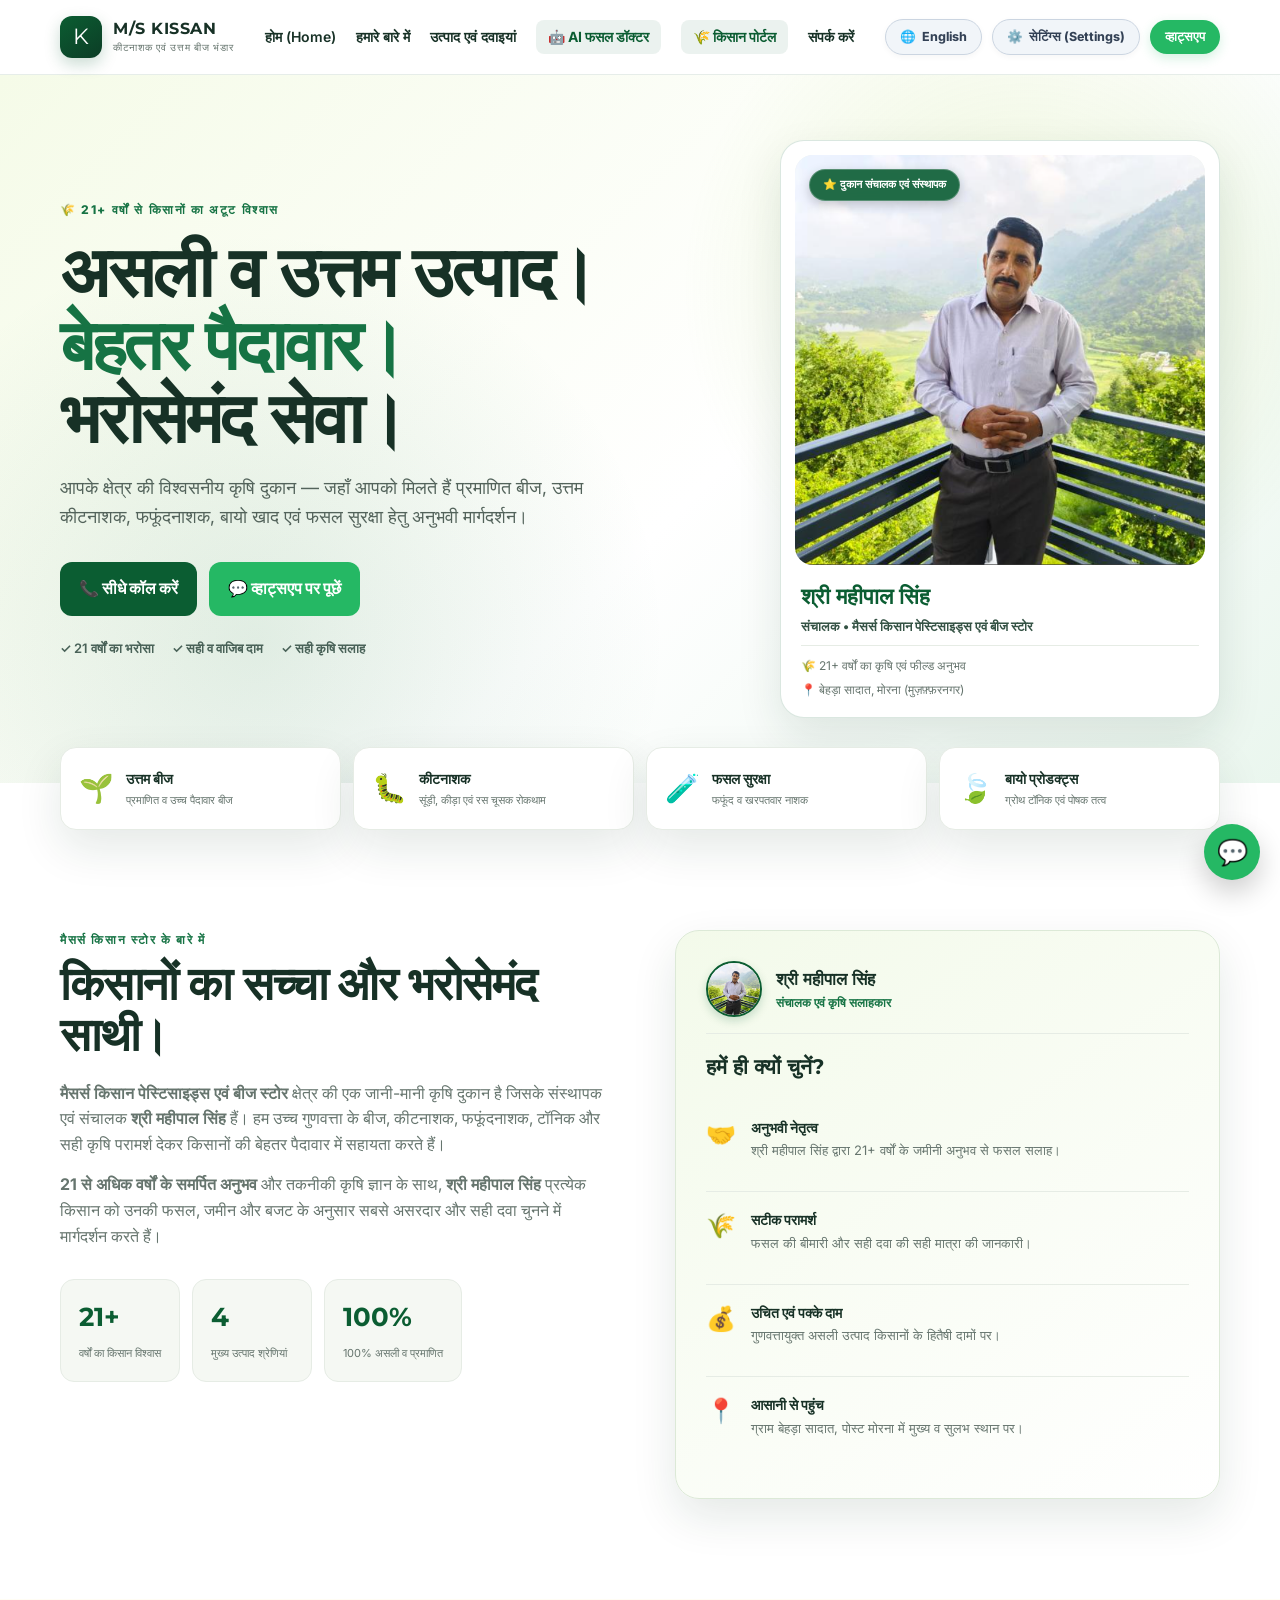
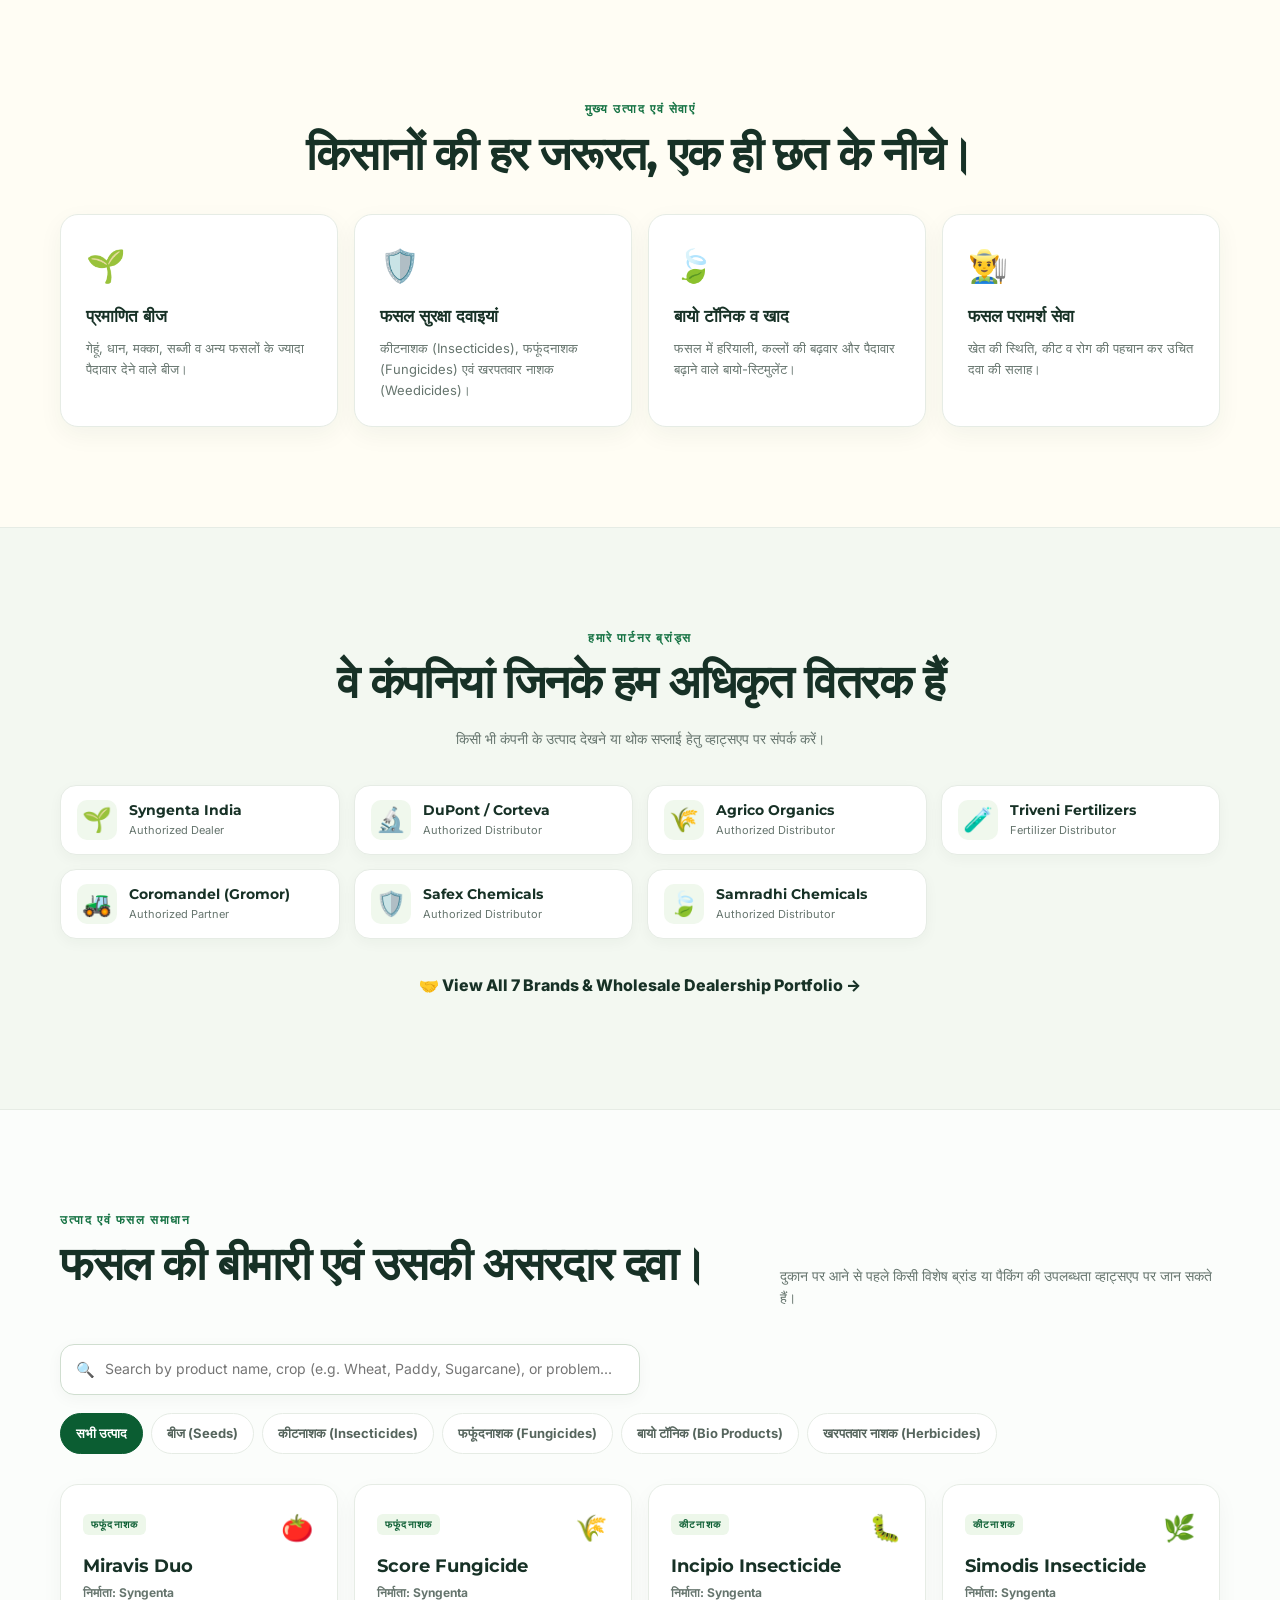
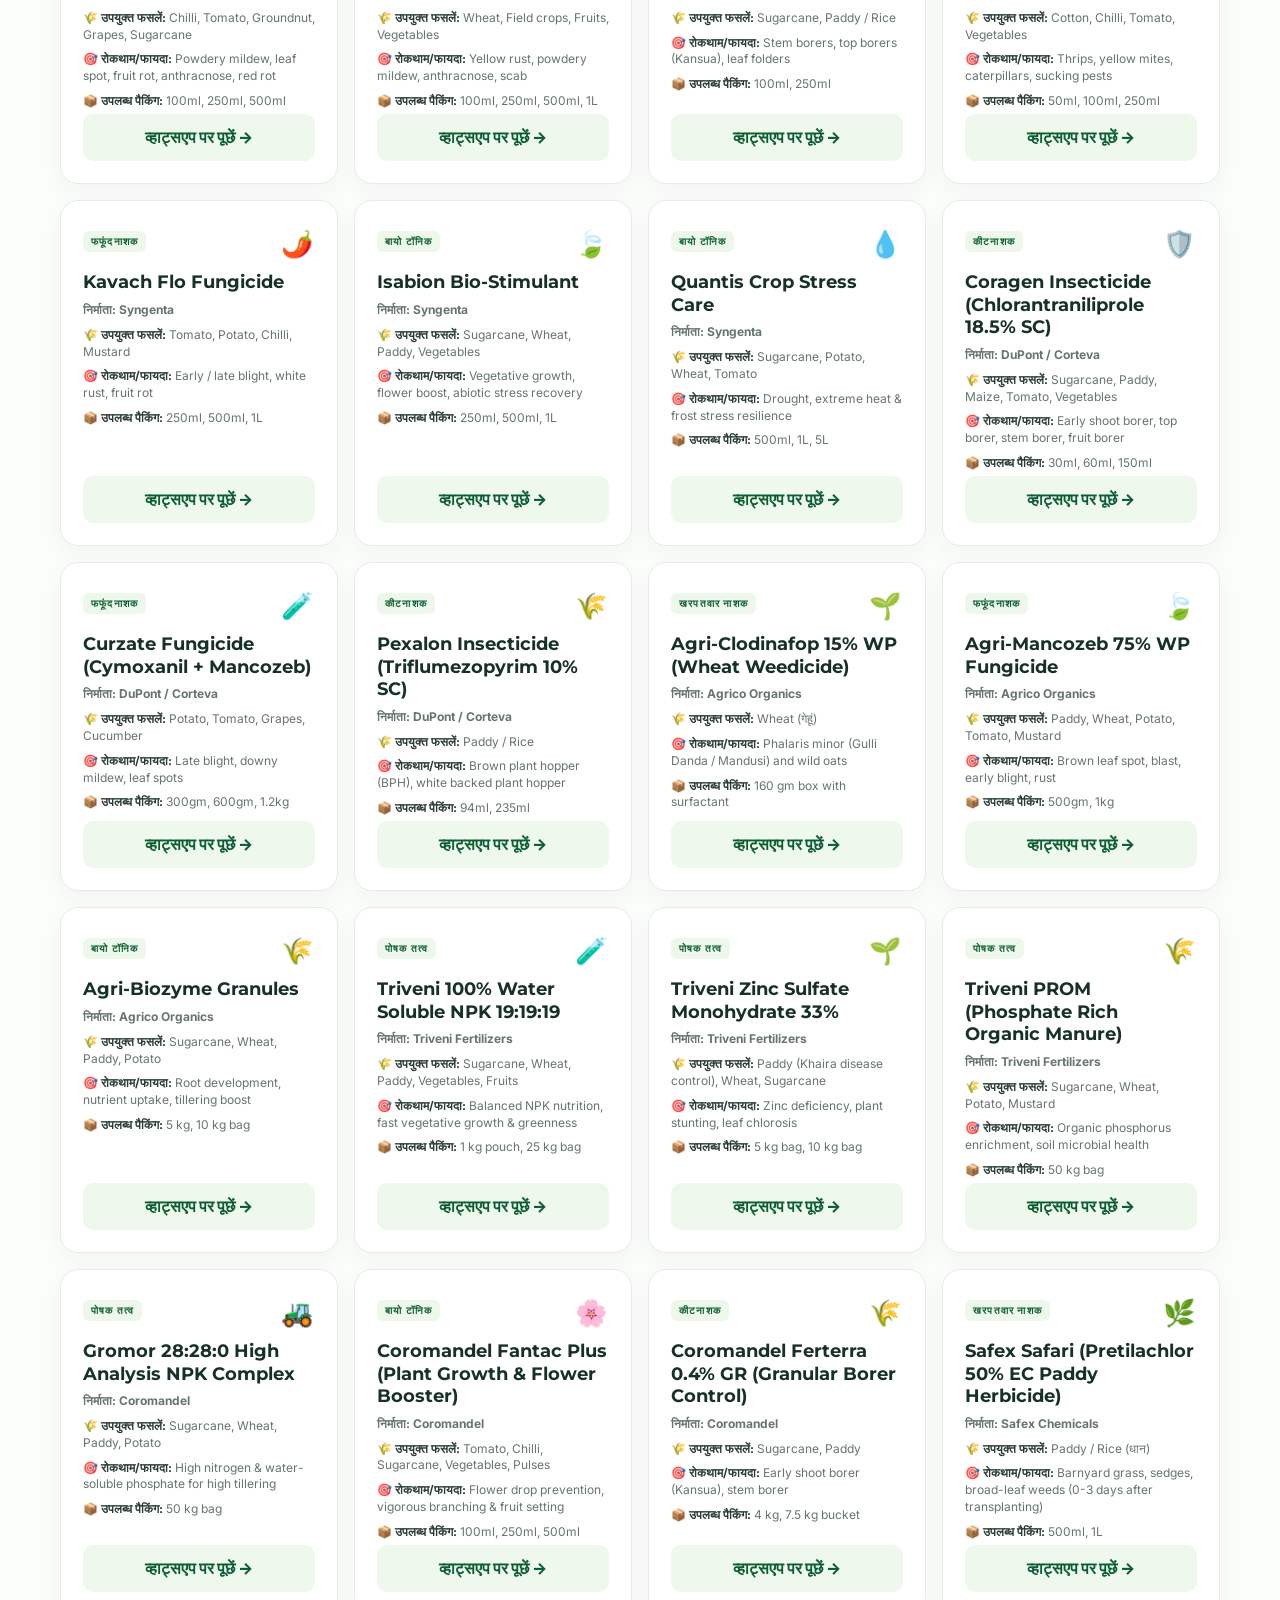
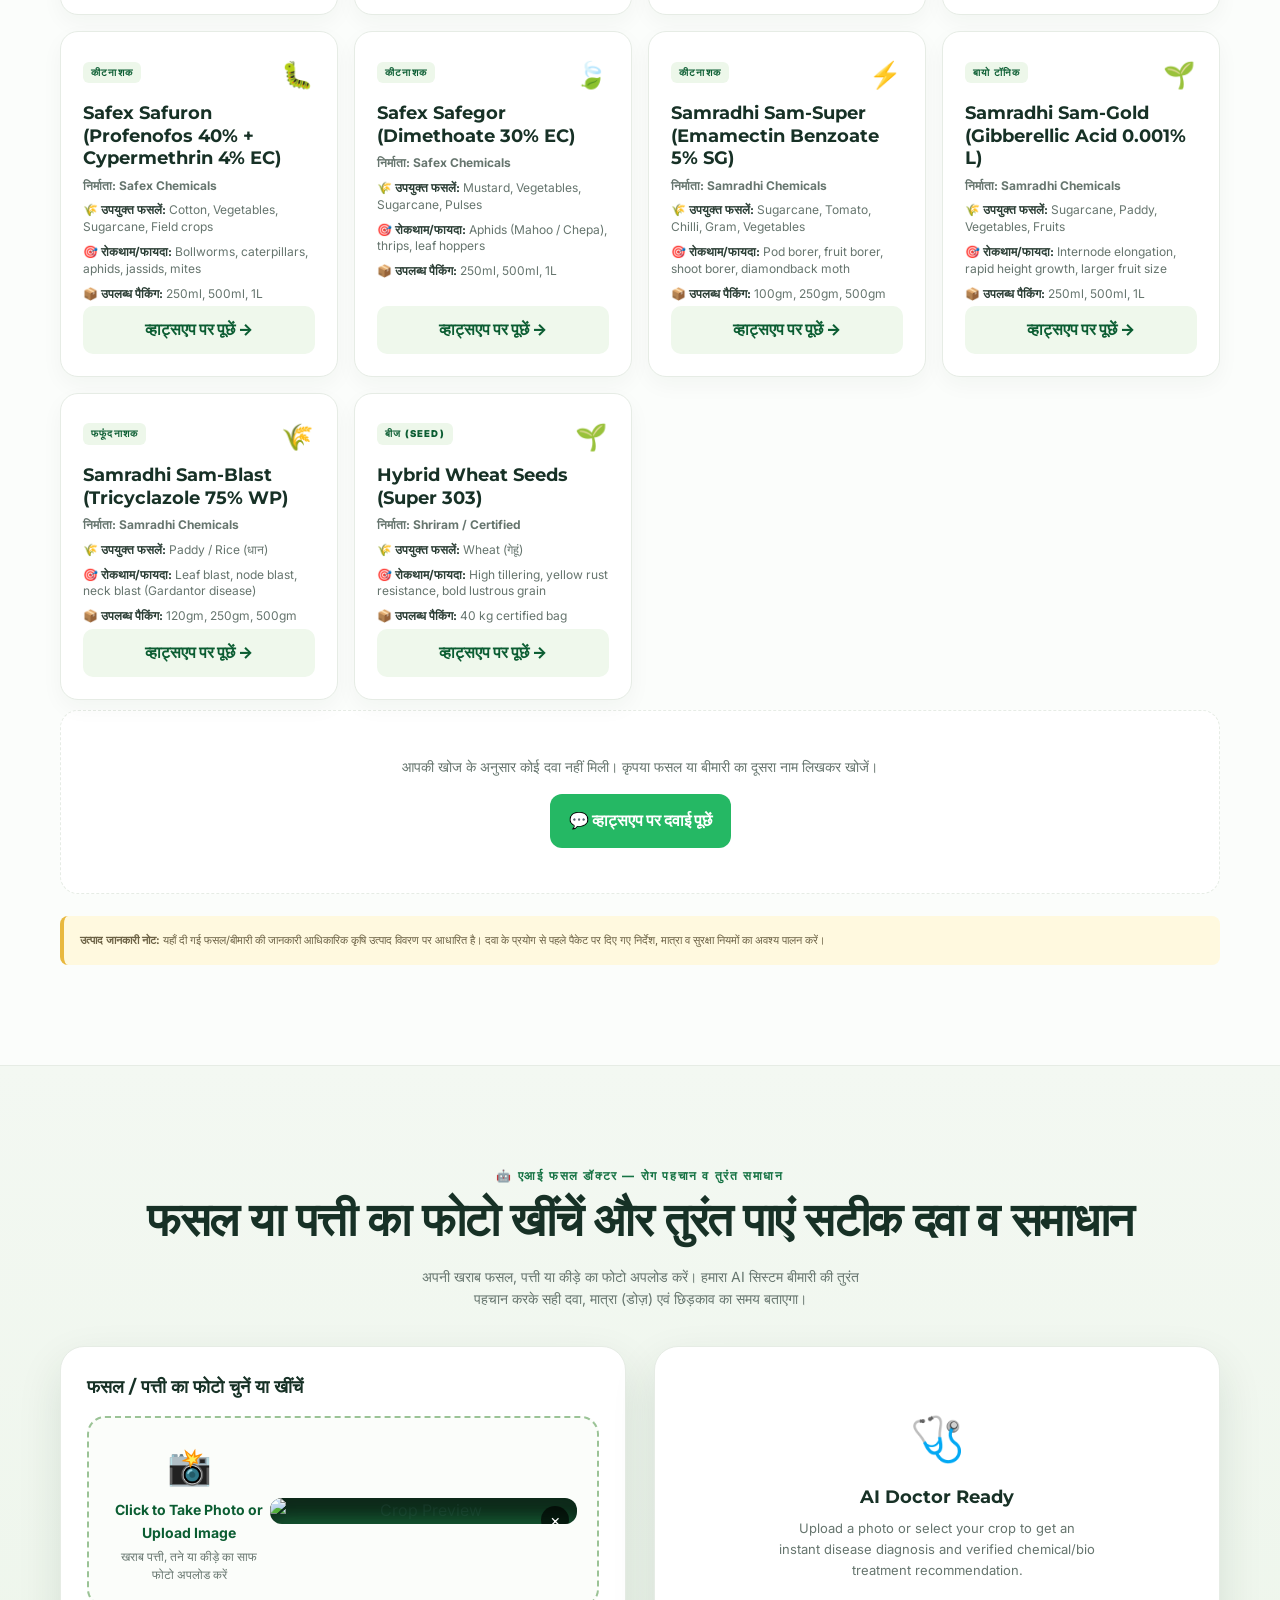
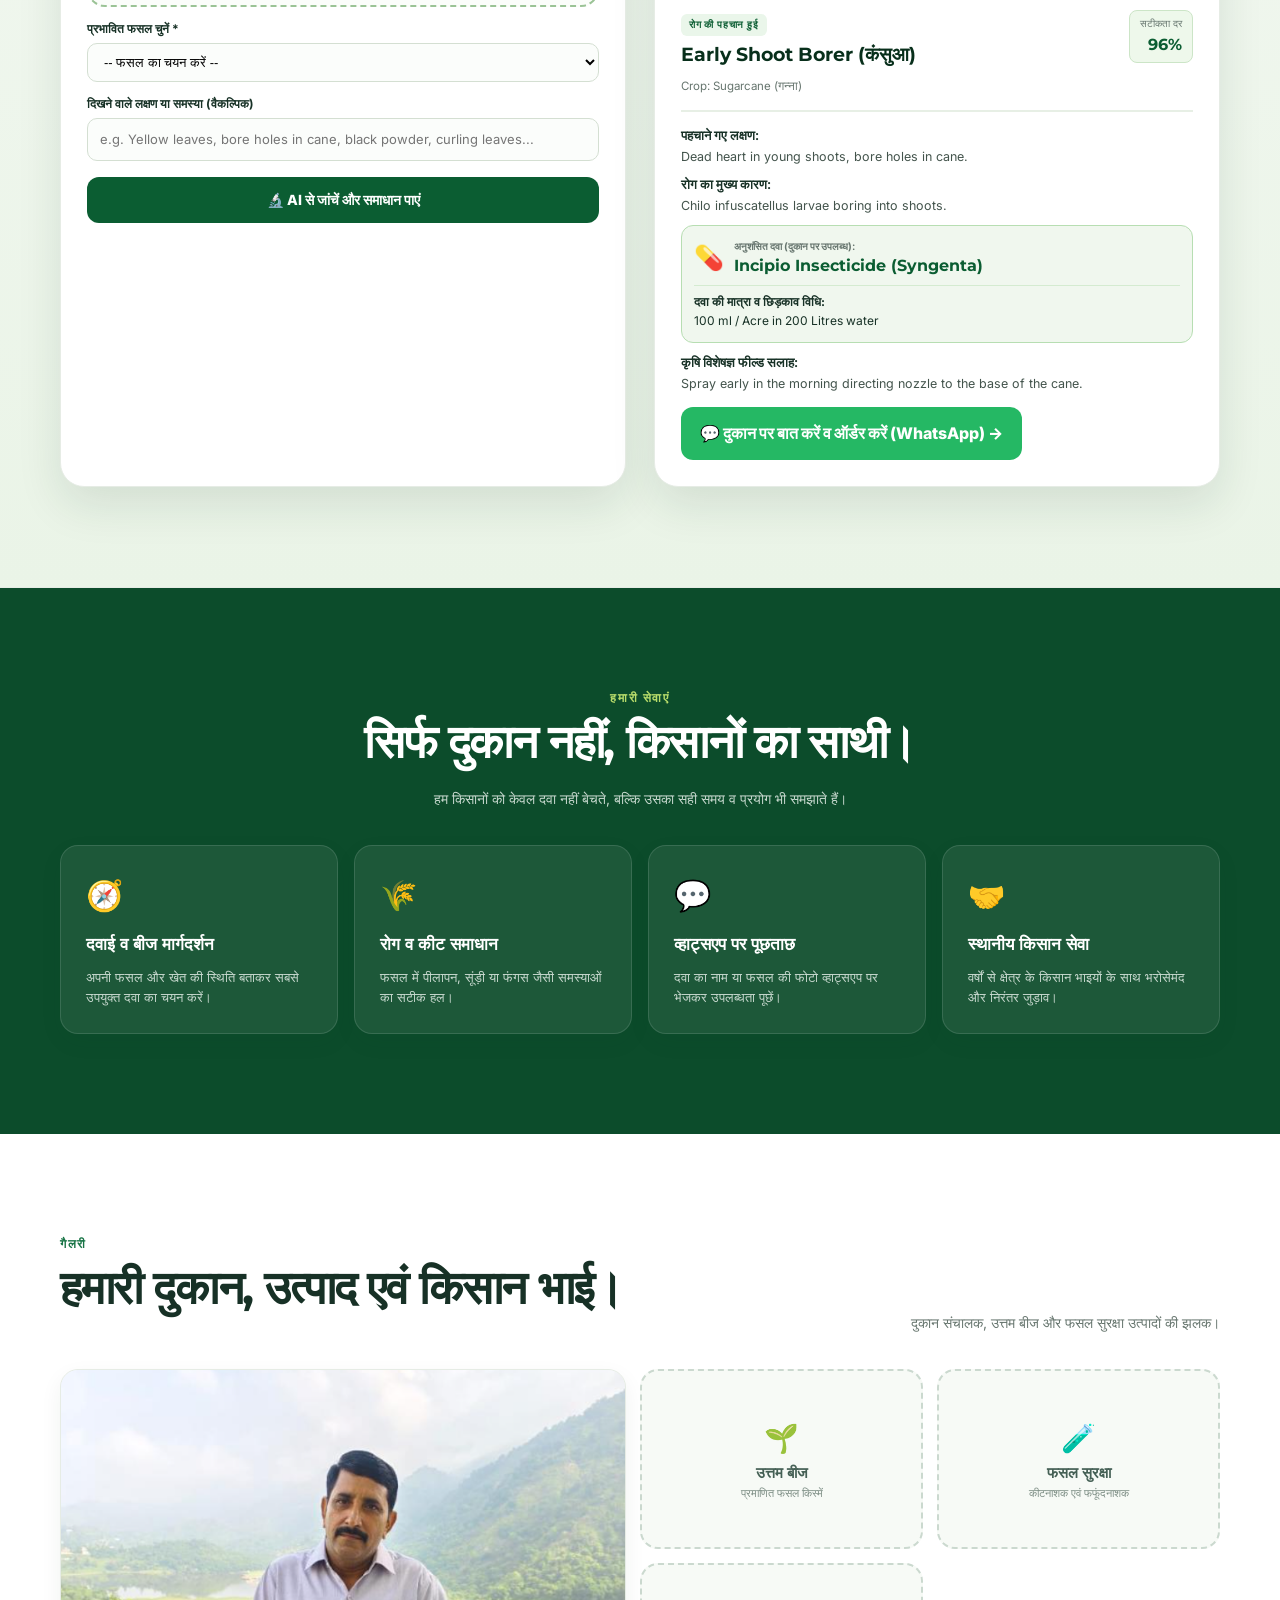
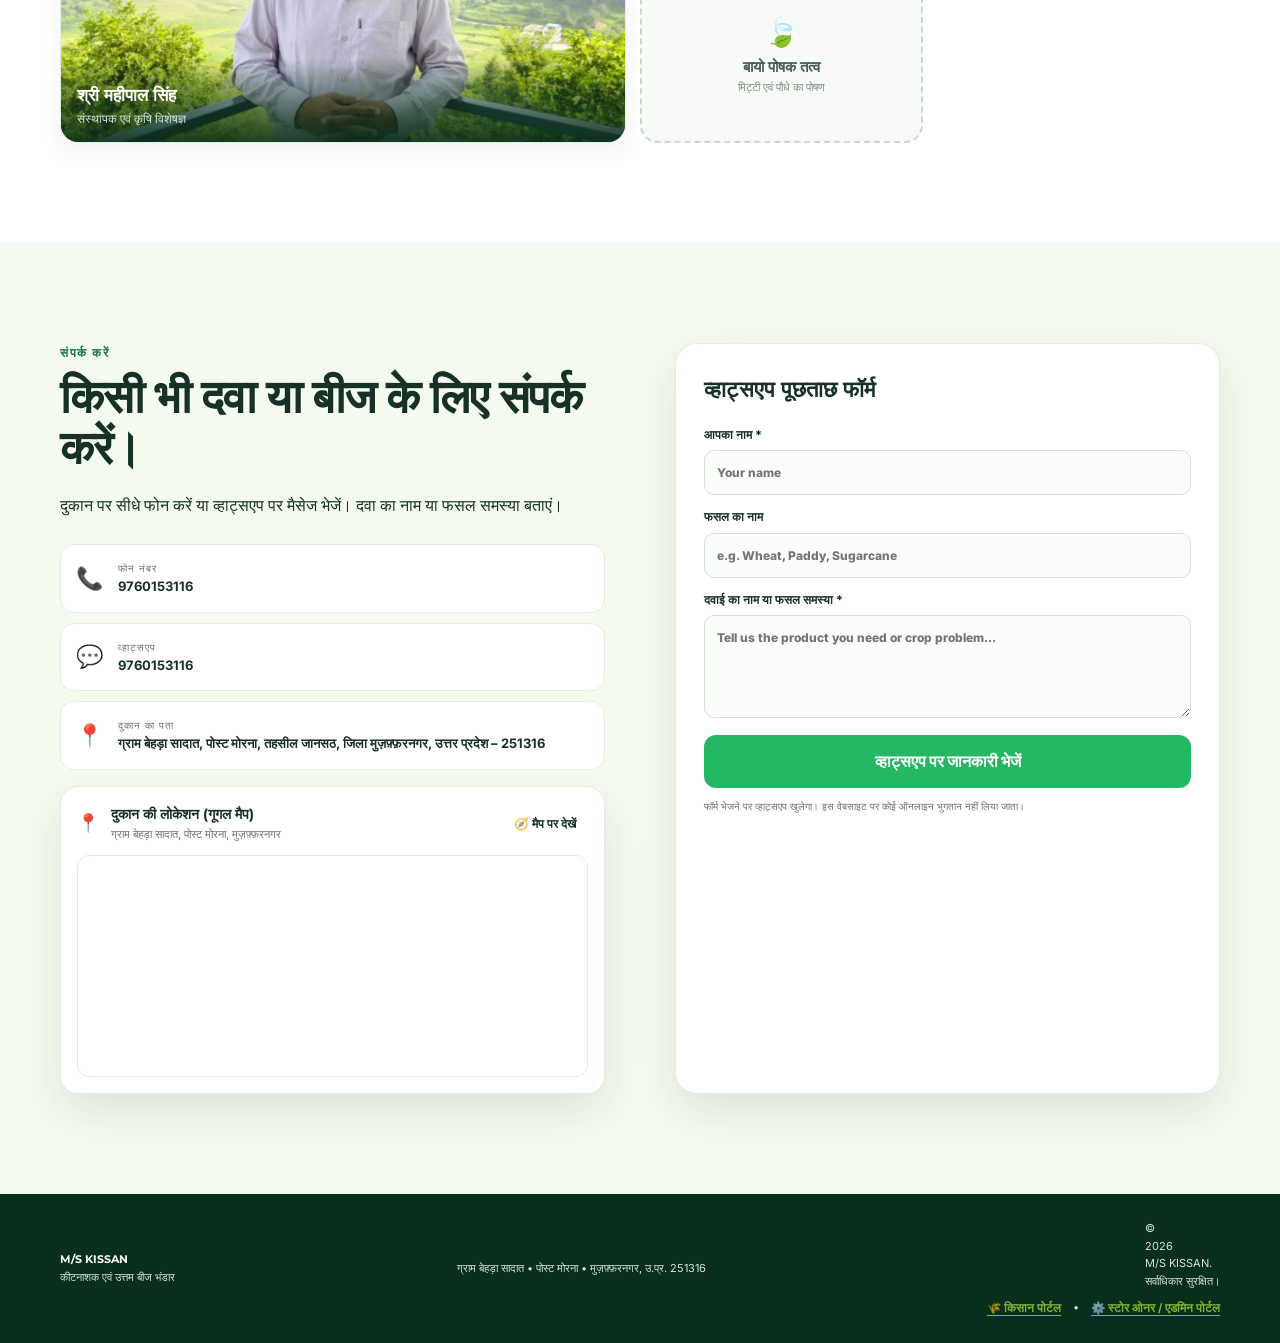
==== commit 20d8b467: "fix: Fix raw HTML tags in translation and add instant 1-click language toggle button in navbar" ====
--- a/src/main/resources/static/index.html
+++ b/src/main/resources/static/index.html
@@ -38,6 +38,12 @@
 
       <!-- Right Action Controls -->
       <div class="header-actions">
+        <!-- Direct 1-Click Language Switcher (हिंदी / English) -->
+        <button type="button" id="langToggleBtn" class="btn-settings-pill" aria-label="Toggle Language" title="Switch Language (हिंदी / English)">
+          <span class="settings-icon">🌐</span>
+          <span class="settings-label" id="langLabel">English</span>
+        </button>
+
         <!-- Settings Button (Theme, Language, Brands & Links) -->
         <button type="button" id="settingsBtn" class="btn-settings-pill" aria-label="Settings" title="Store Settings, Theme & Language">
           <span class="settings-icon">⚙️</span>
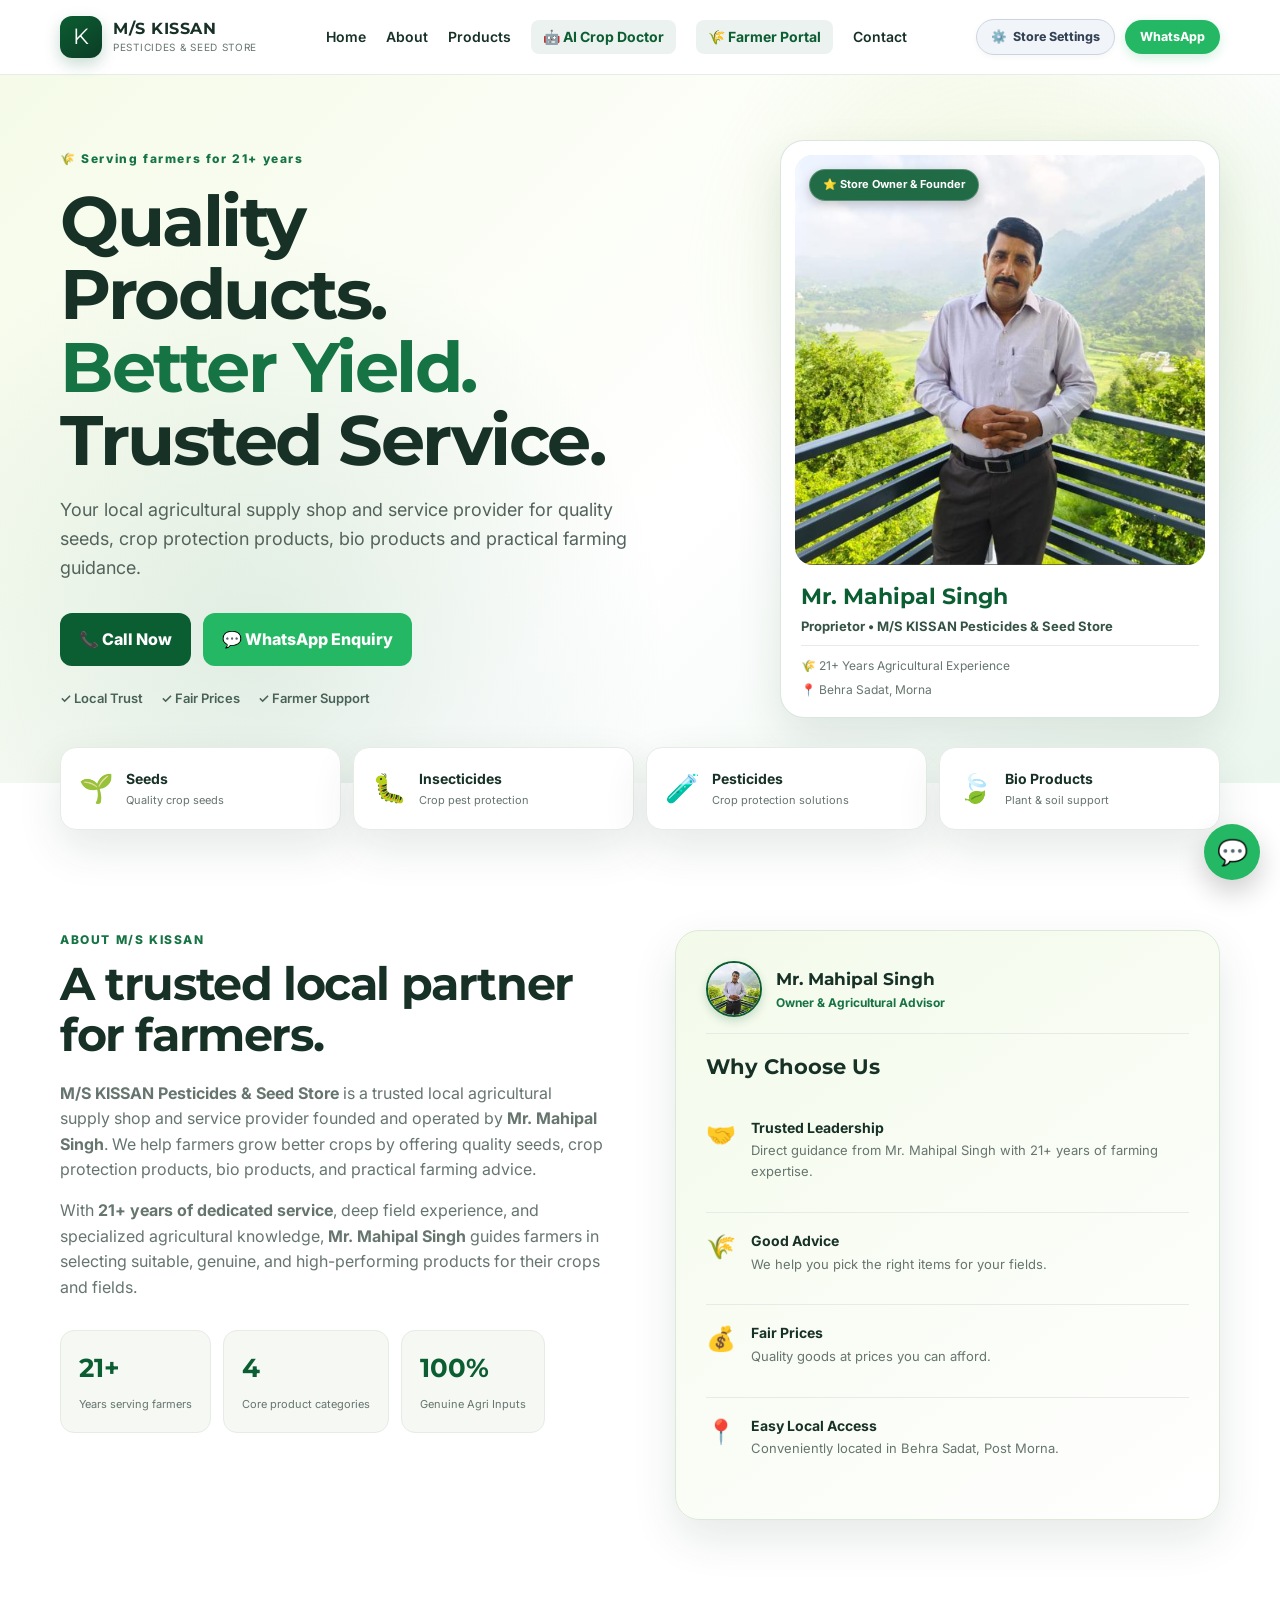
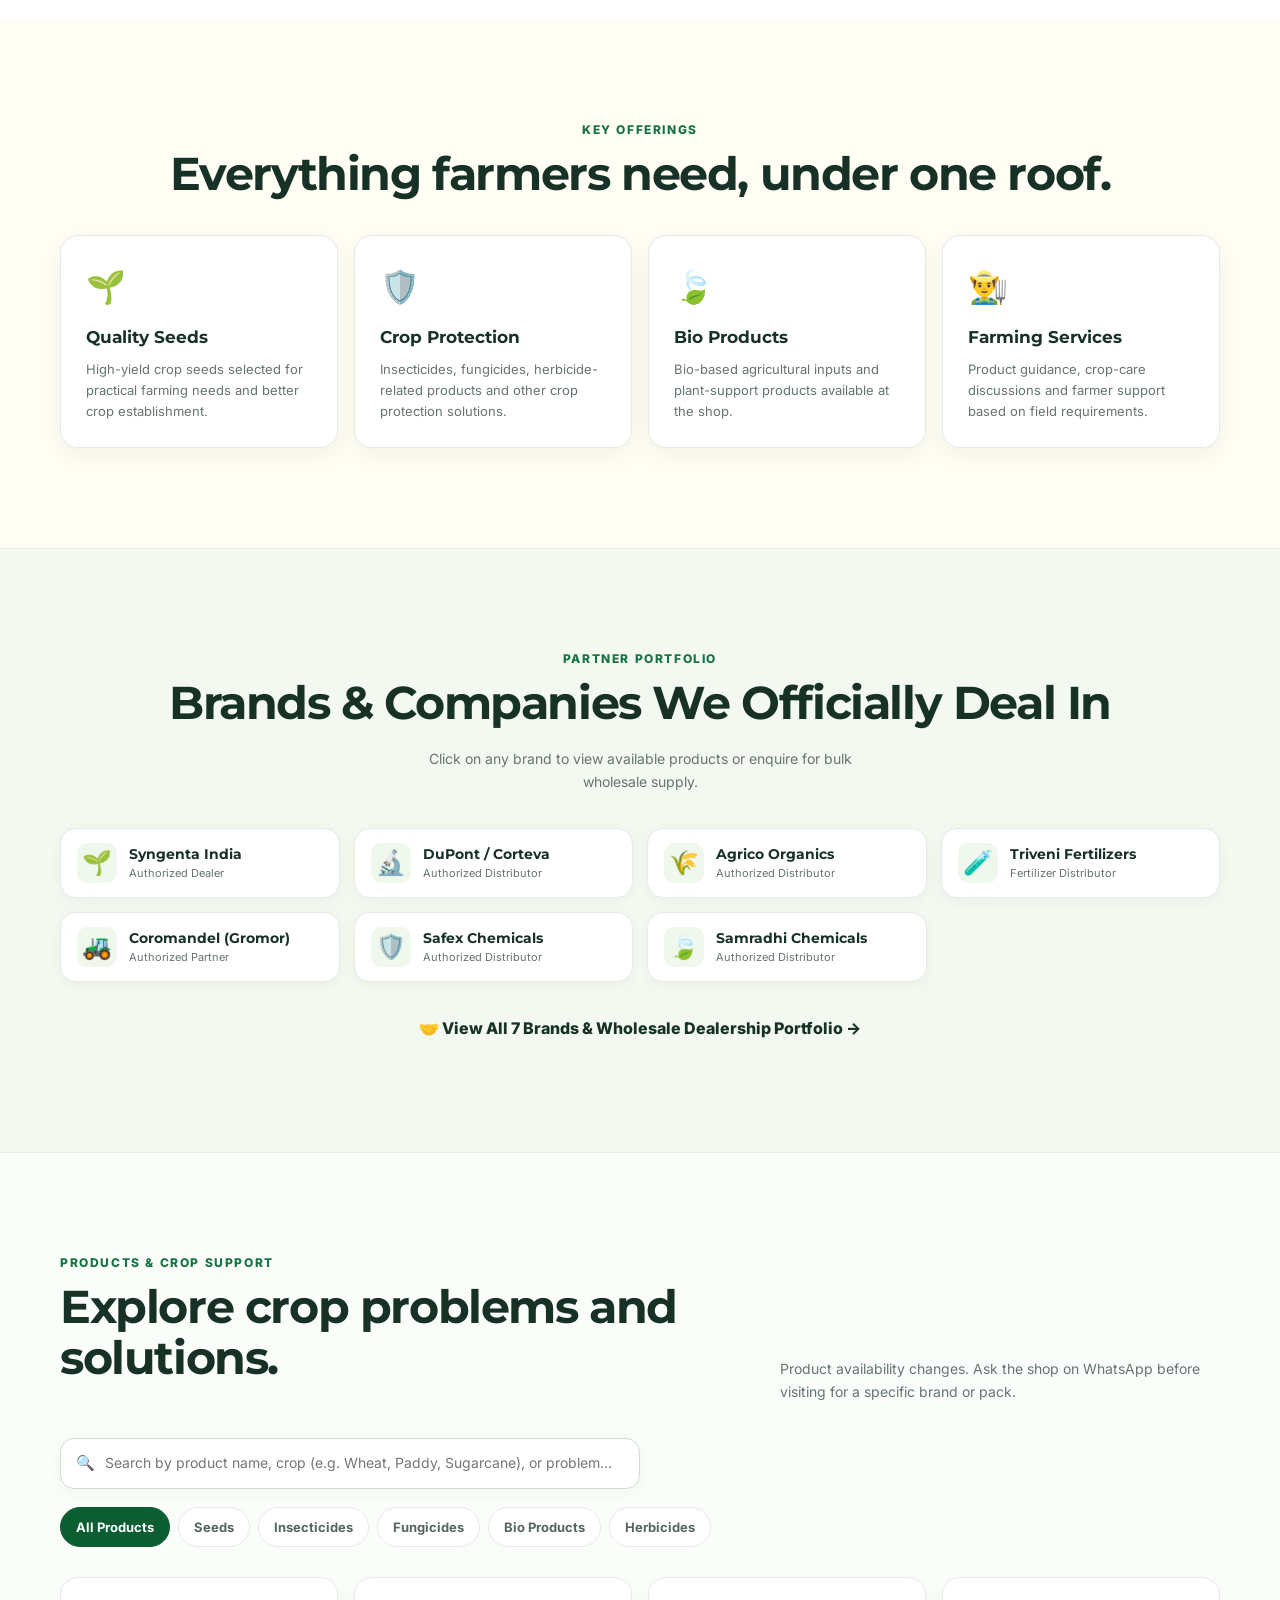
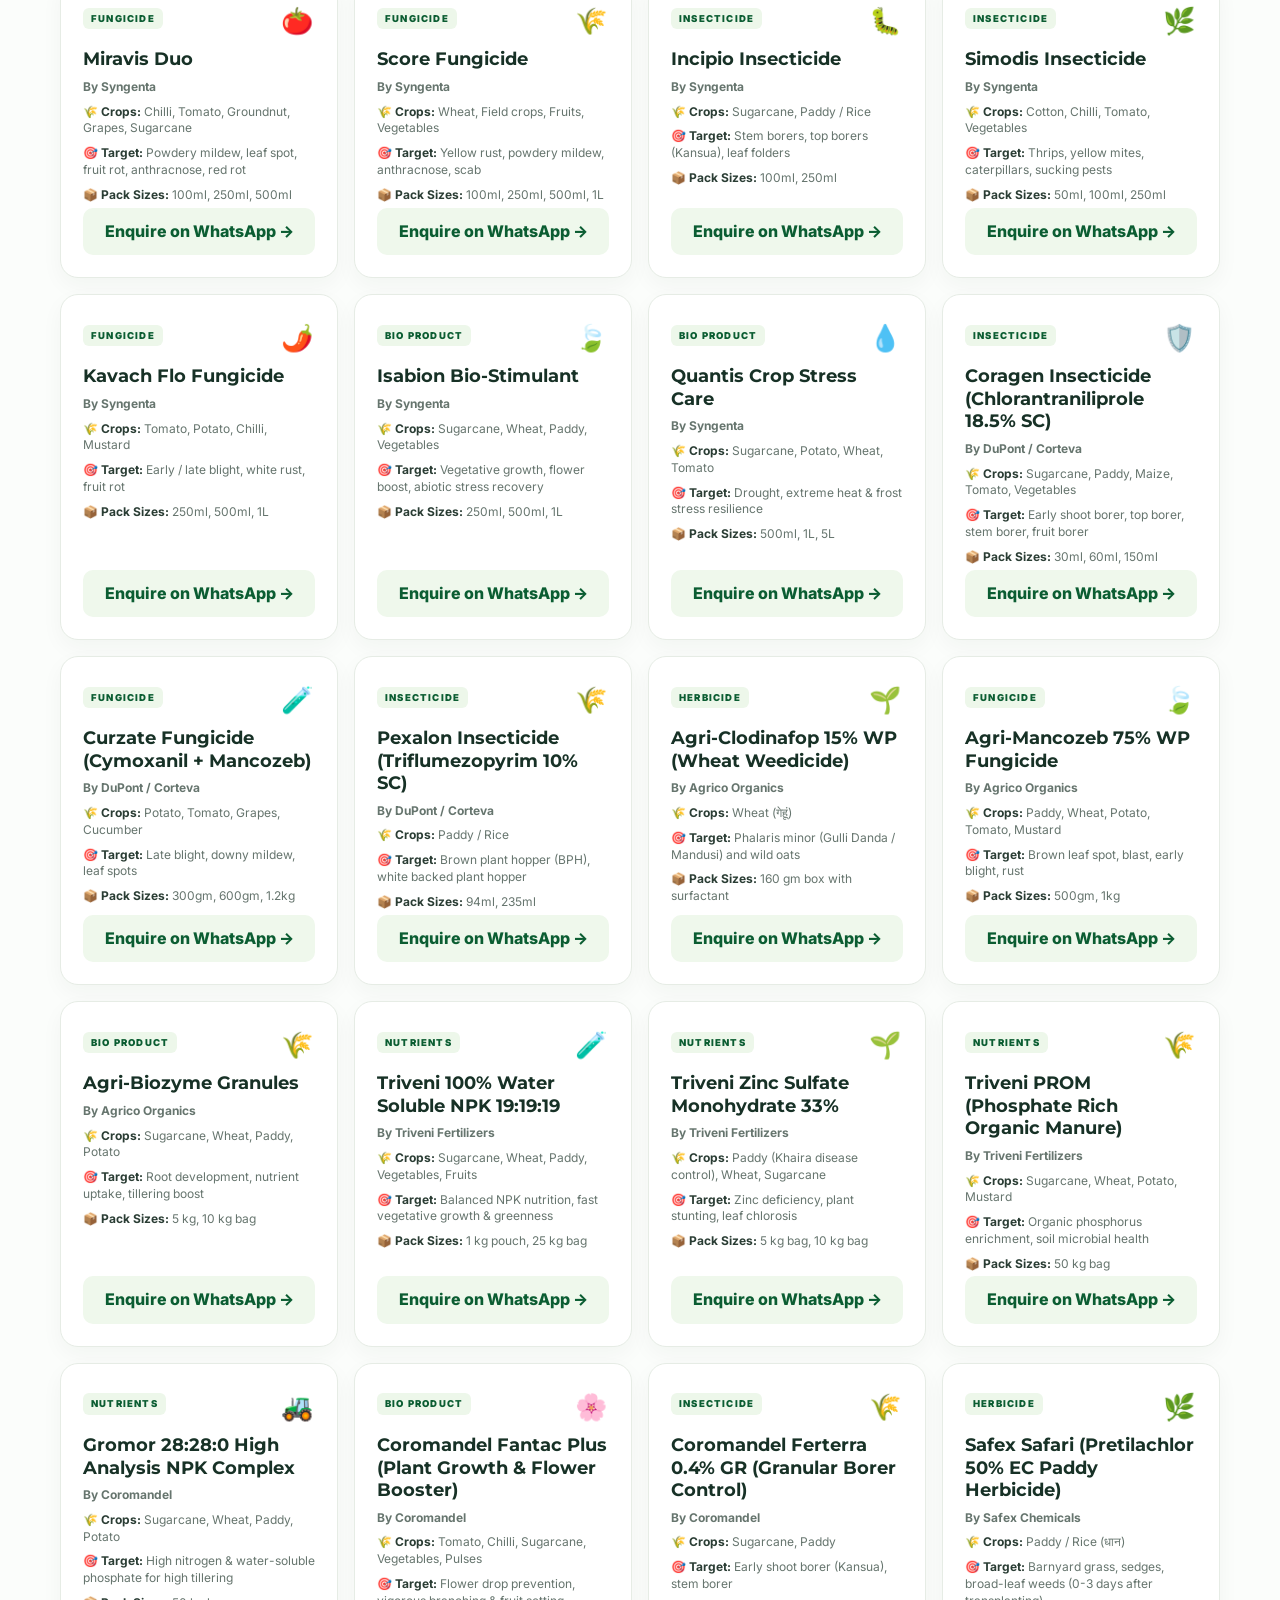
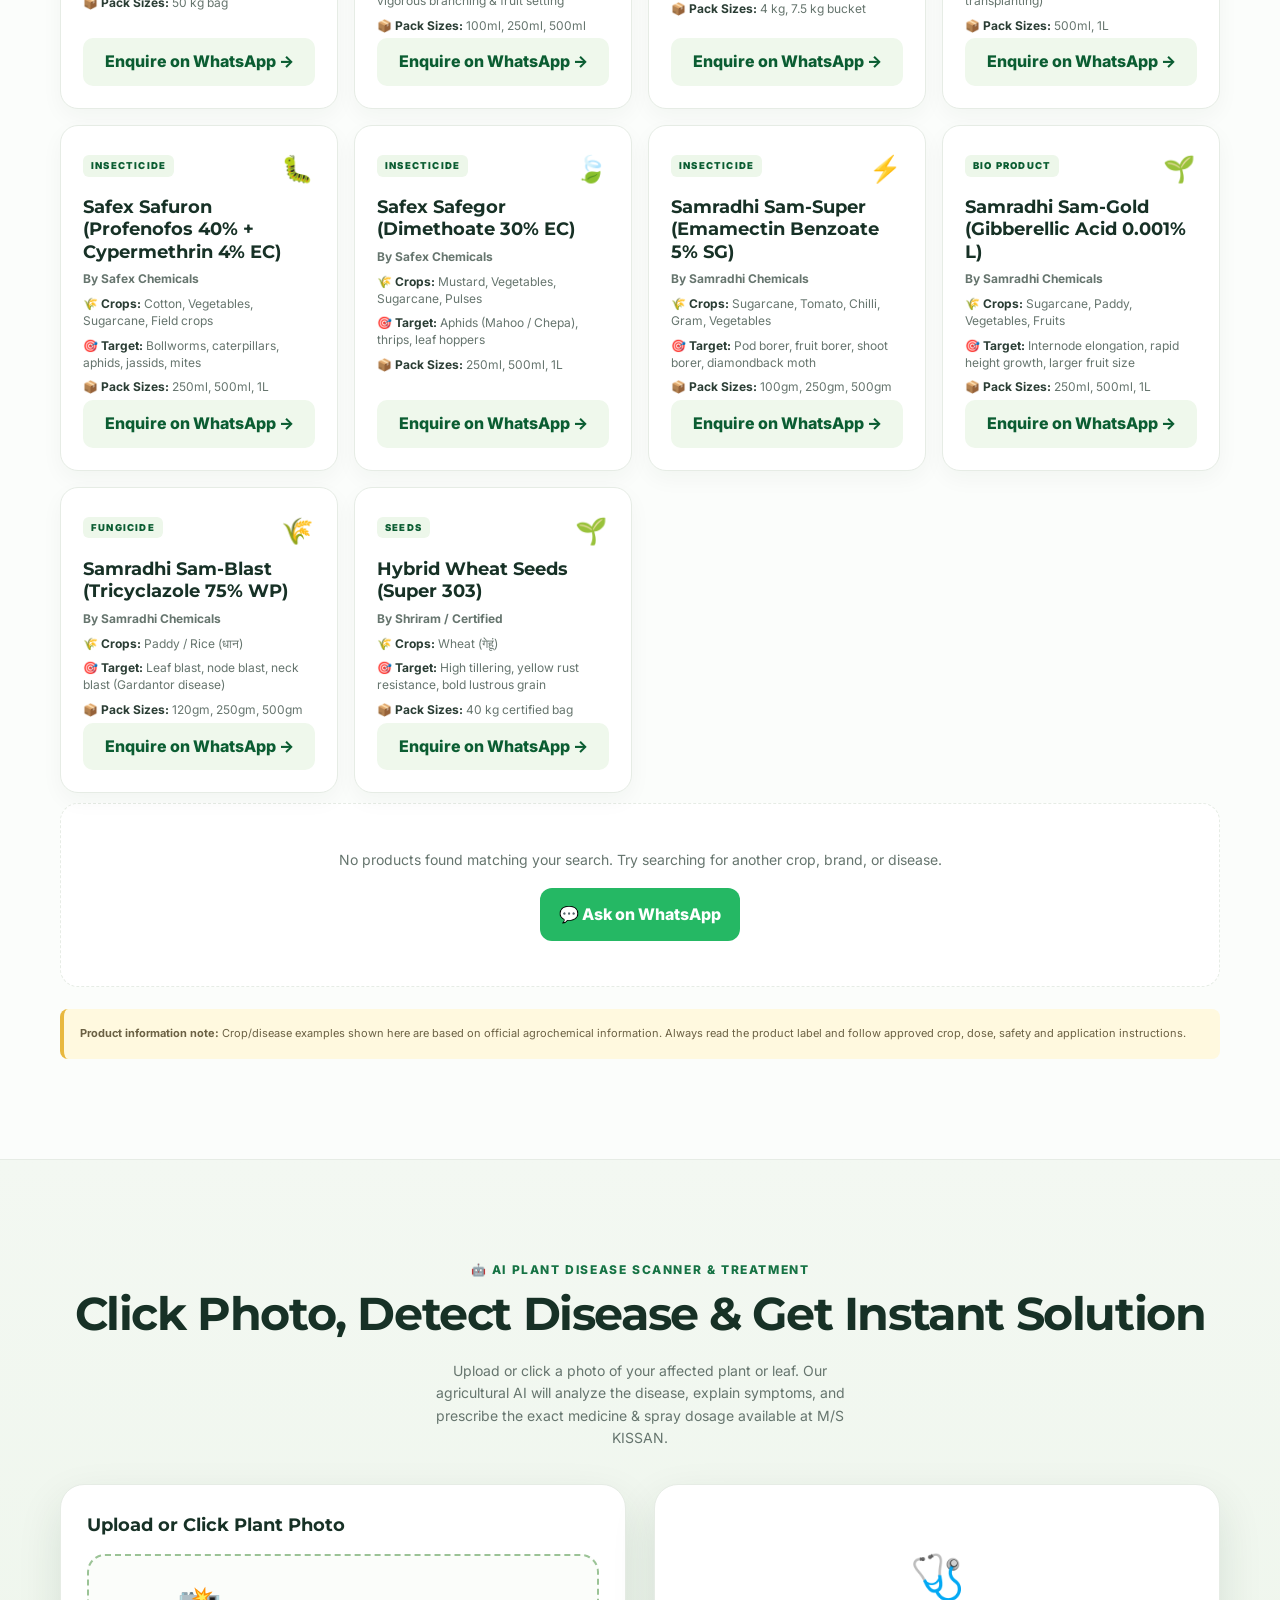
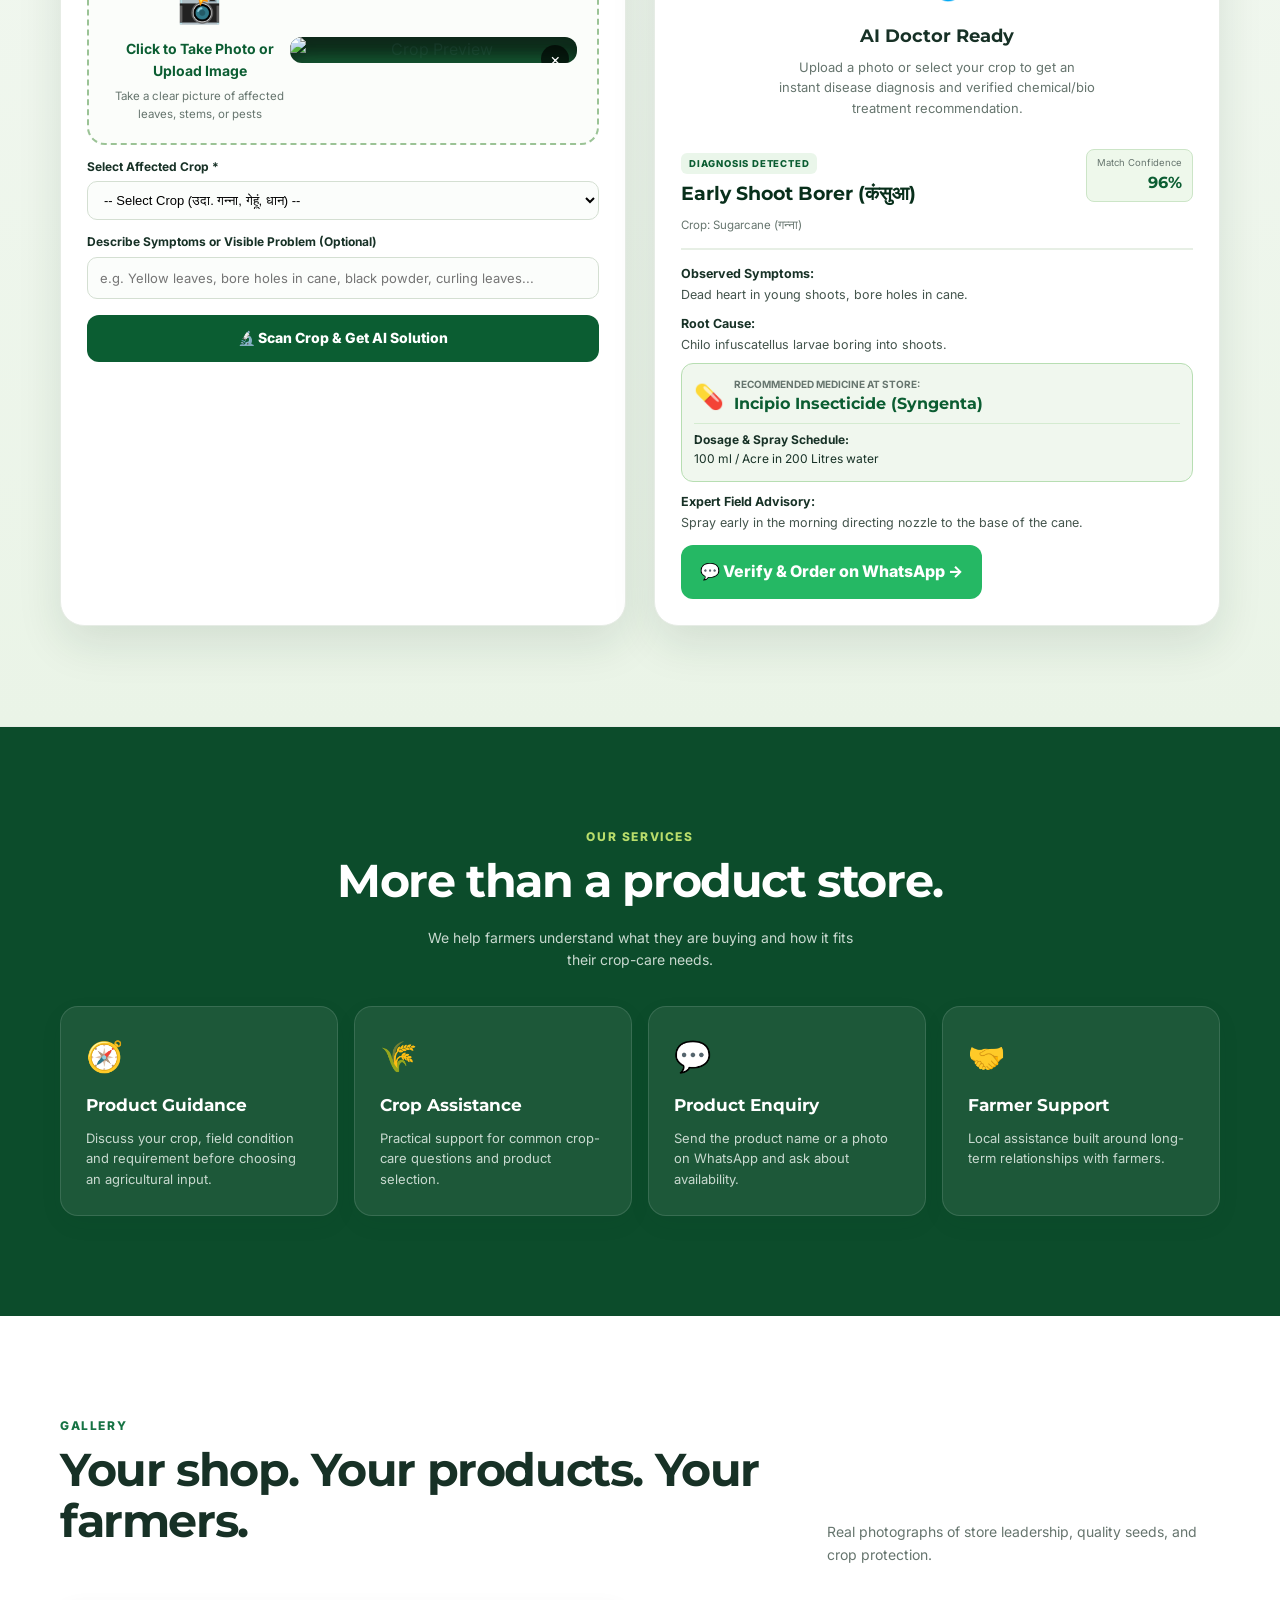
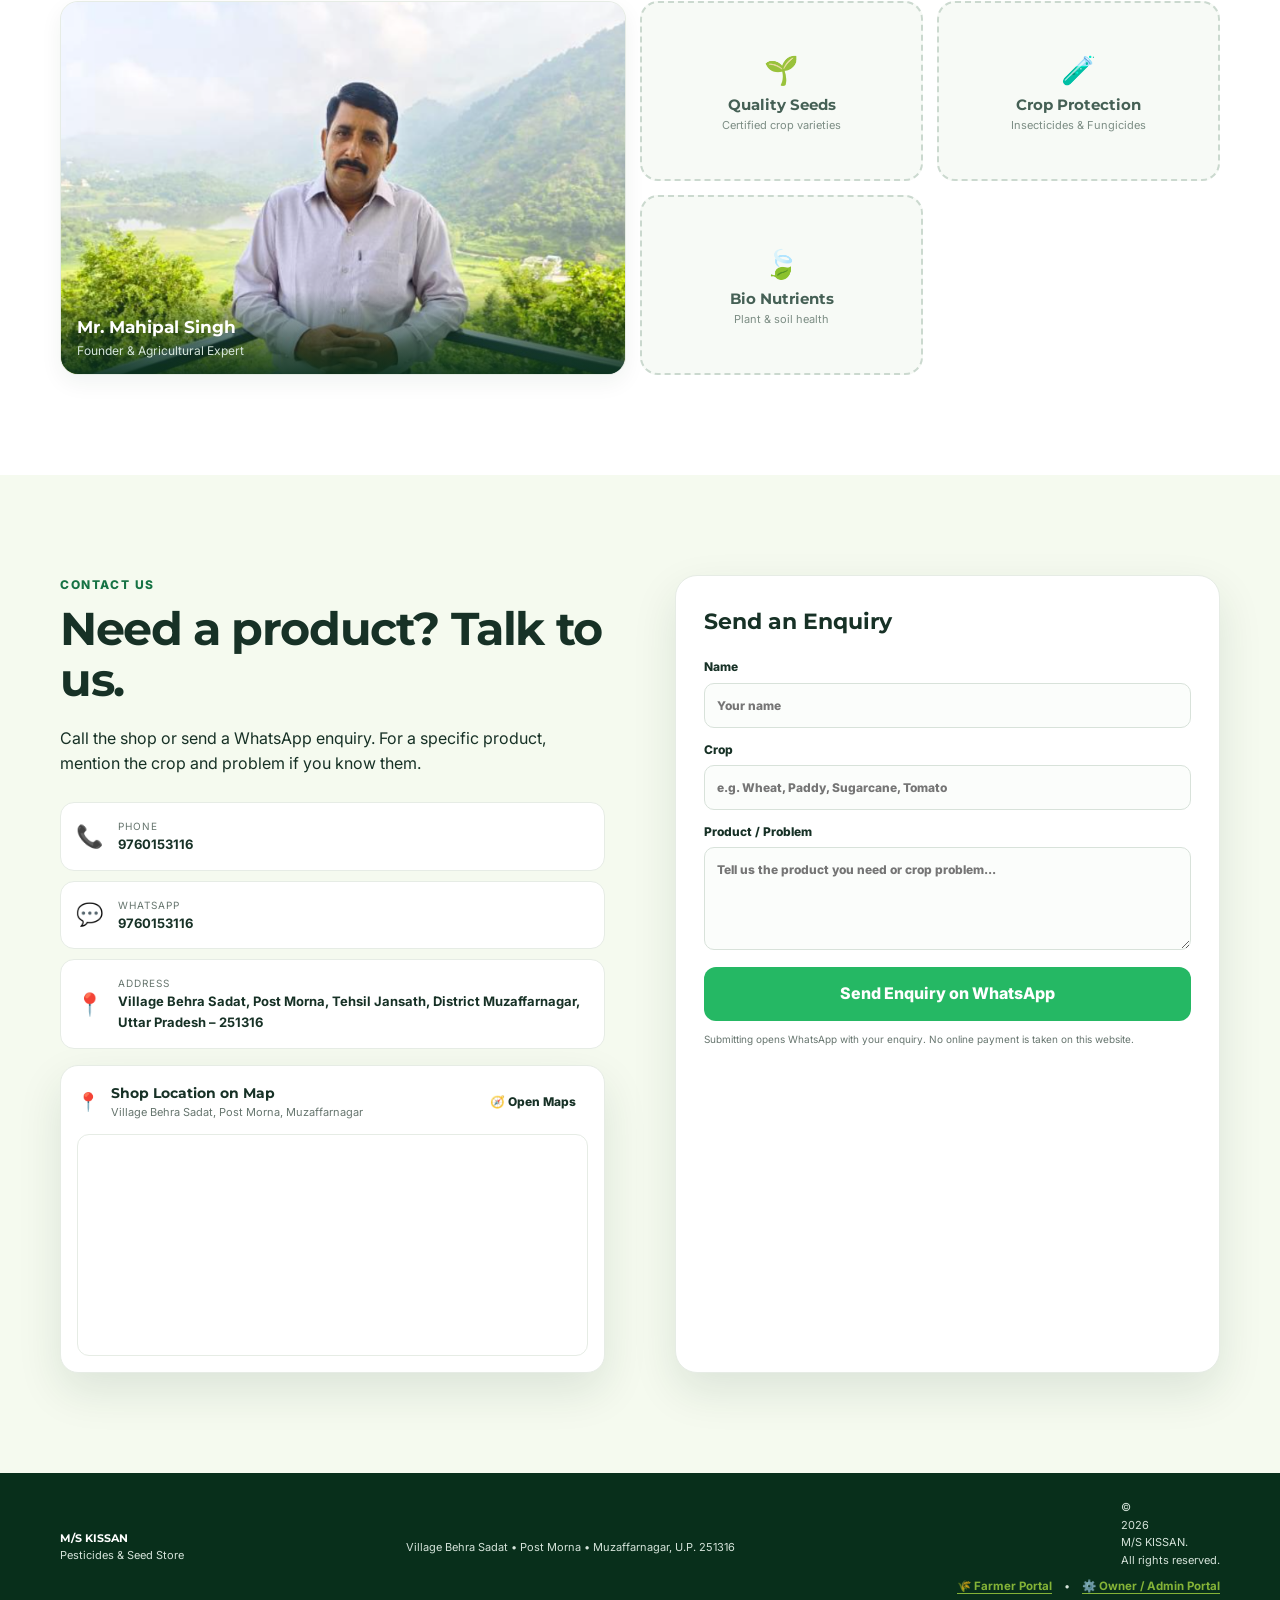
==== commit 517fc5f2: "feat: Update farmer portal, sync endpoints, and optimize services for cloud deployment" ====
--- a/src/main/resources/static/index.html
+++ b/src/main/resources/static/index.html
@@ -38,12 +38,6 @@
 
       <!-- Right Action Controls -->
       <div class="header-actions">
-        <!-- Direct 1-Click Language Switcher (हिंदी / English) -->
-        <button type="button" id="langToggleBtn" class="btn-settings-pill" aria-label="Toggle Language" title="Switch Language (हिंदी / English)">
-          <span class="settings-icon">🌐</span>
-          <span class="settings-label" id="langLabel">English</span>
-        </button>
-
         <!-- Settings Button (Theme, Language, Brands & Links) -->
         <button type="button" id="settingsBtn" class="btn-settings-pill" aria-label="Settings" title="Store Settings, Theme & Language">
           <span class="settings-icon">⚙️</span>
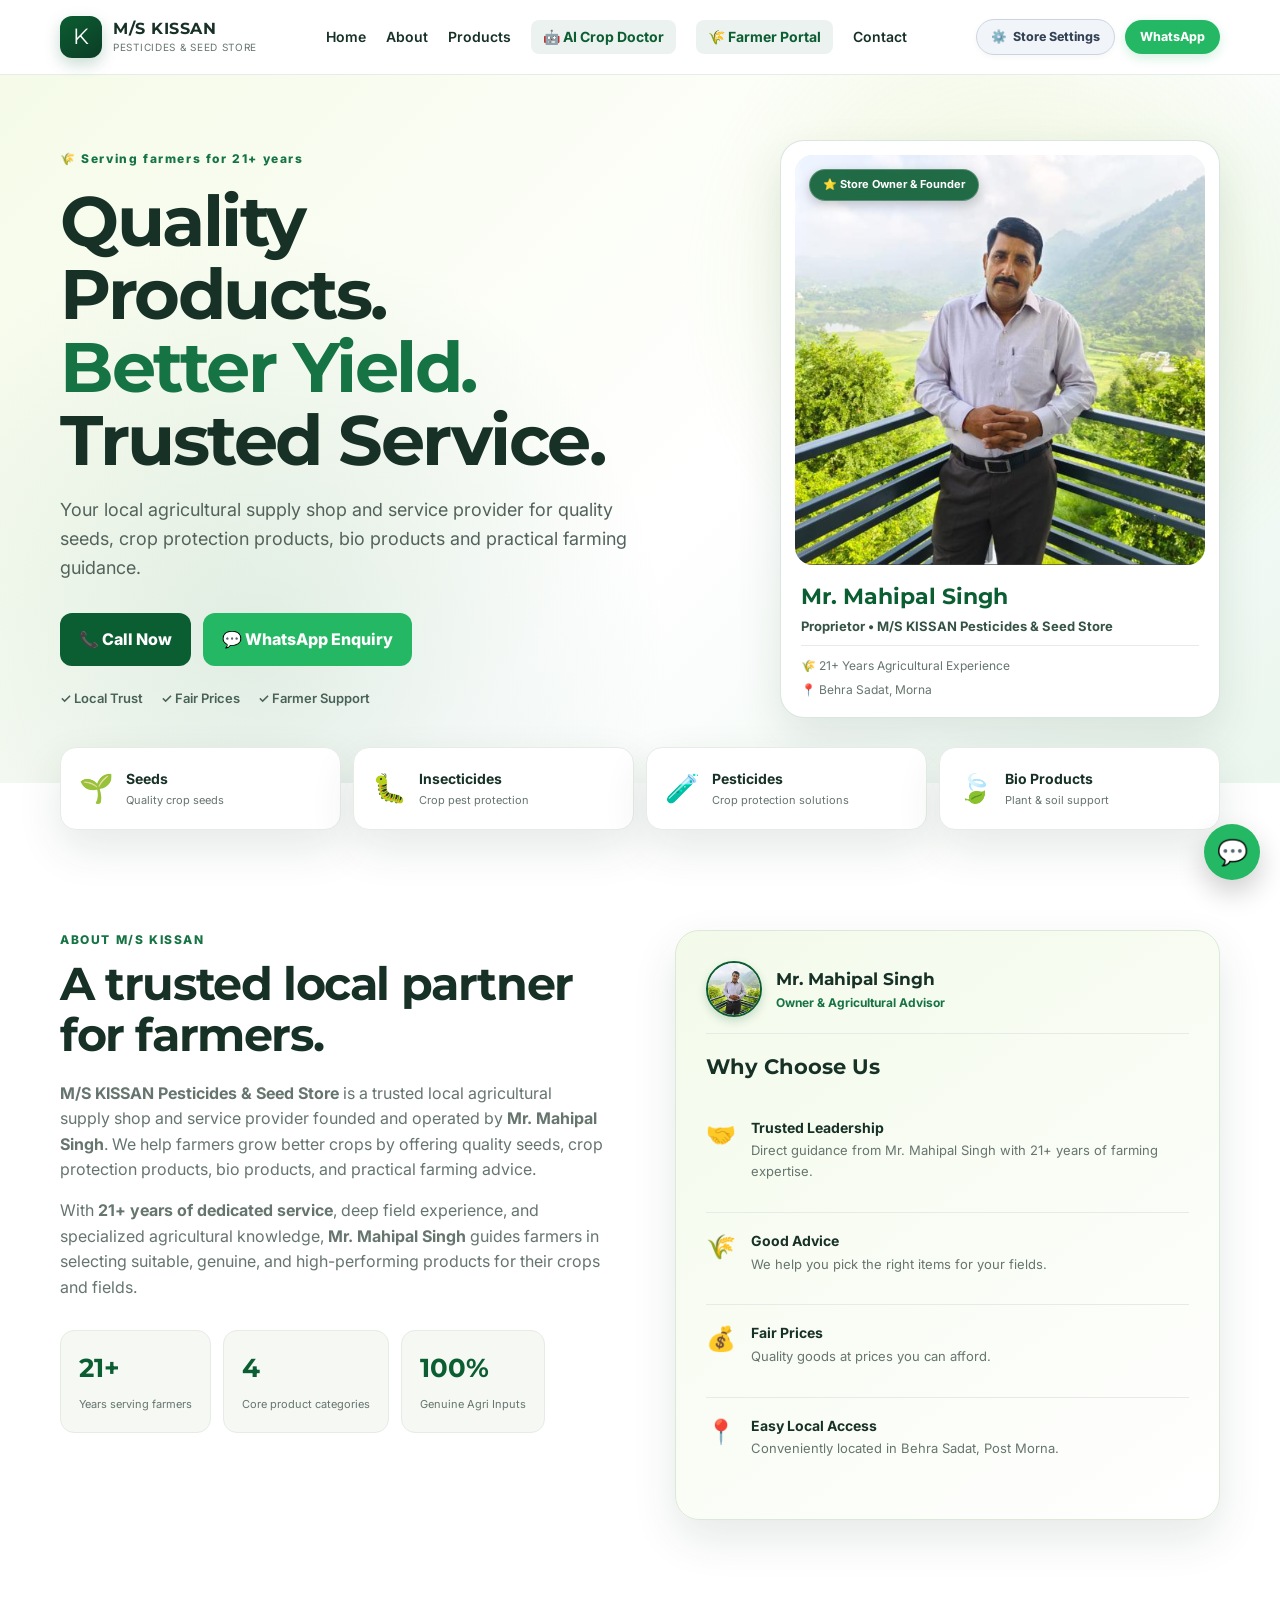
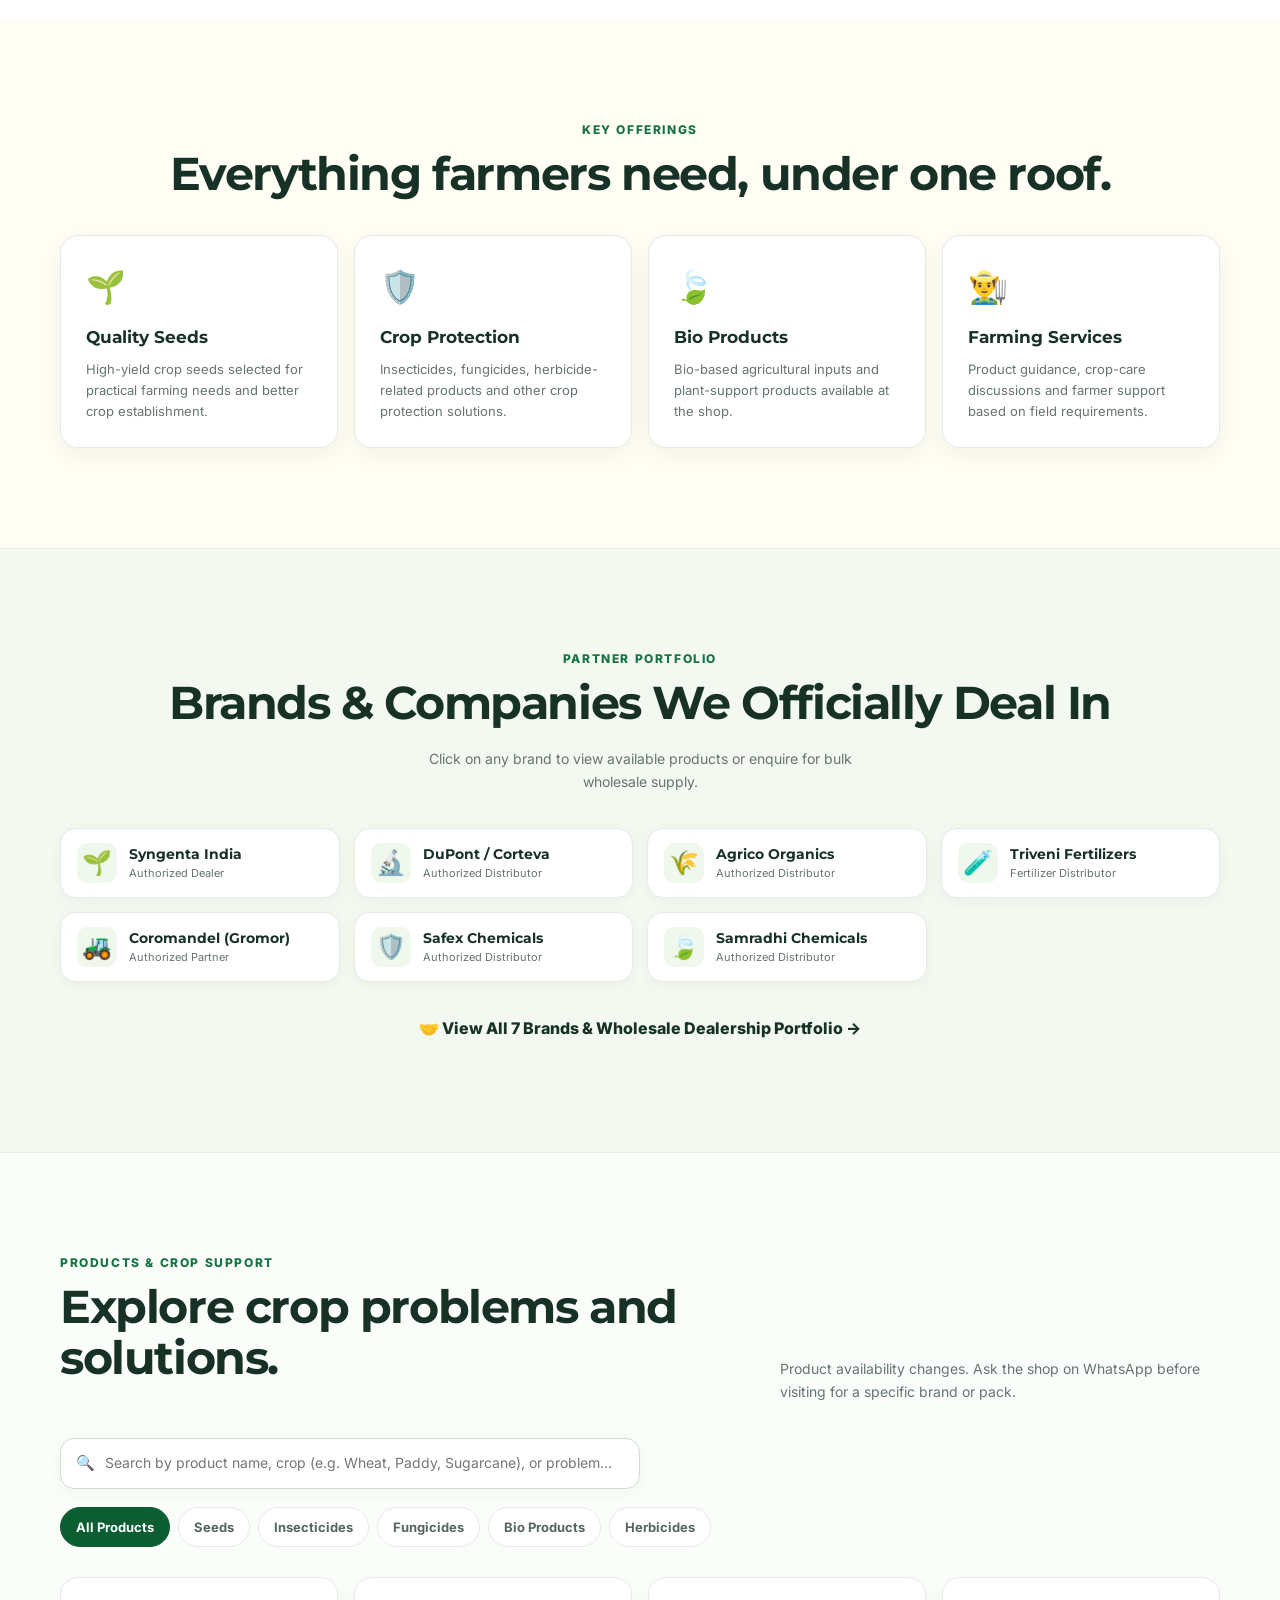
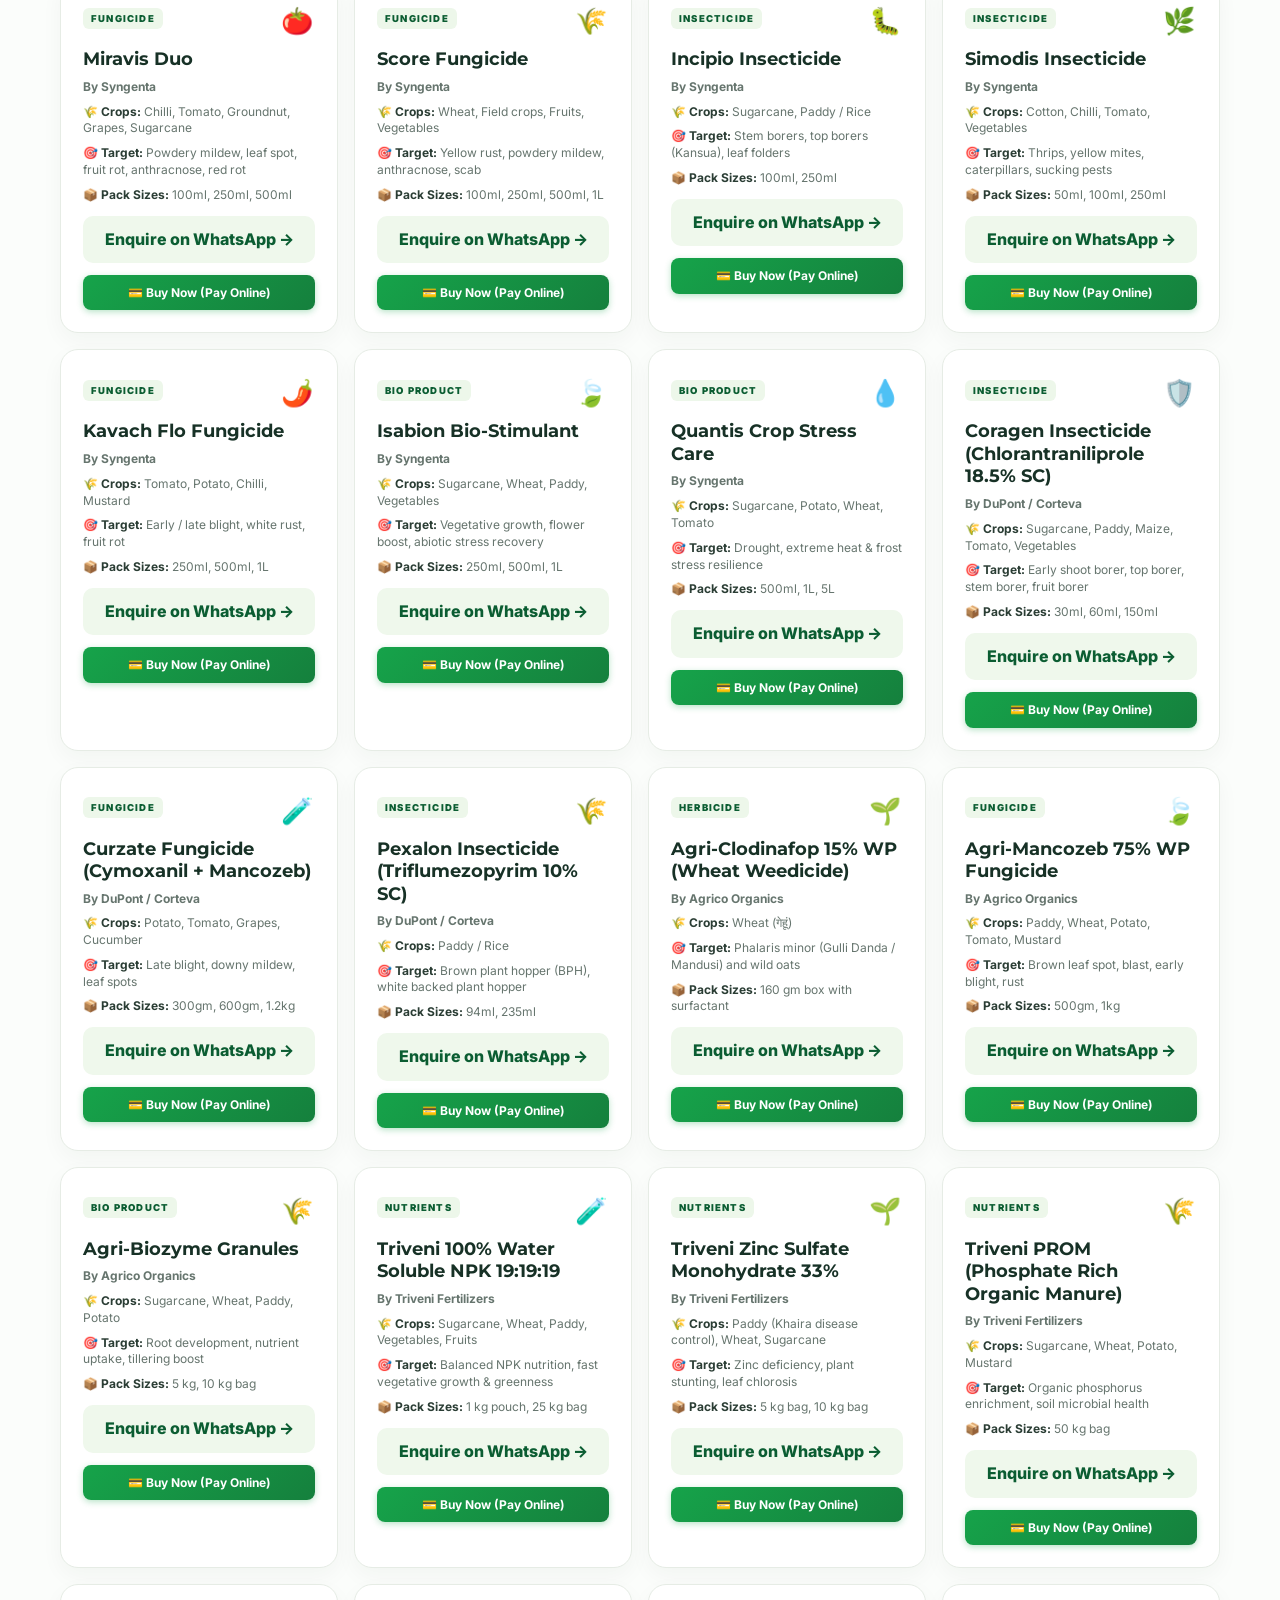
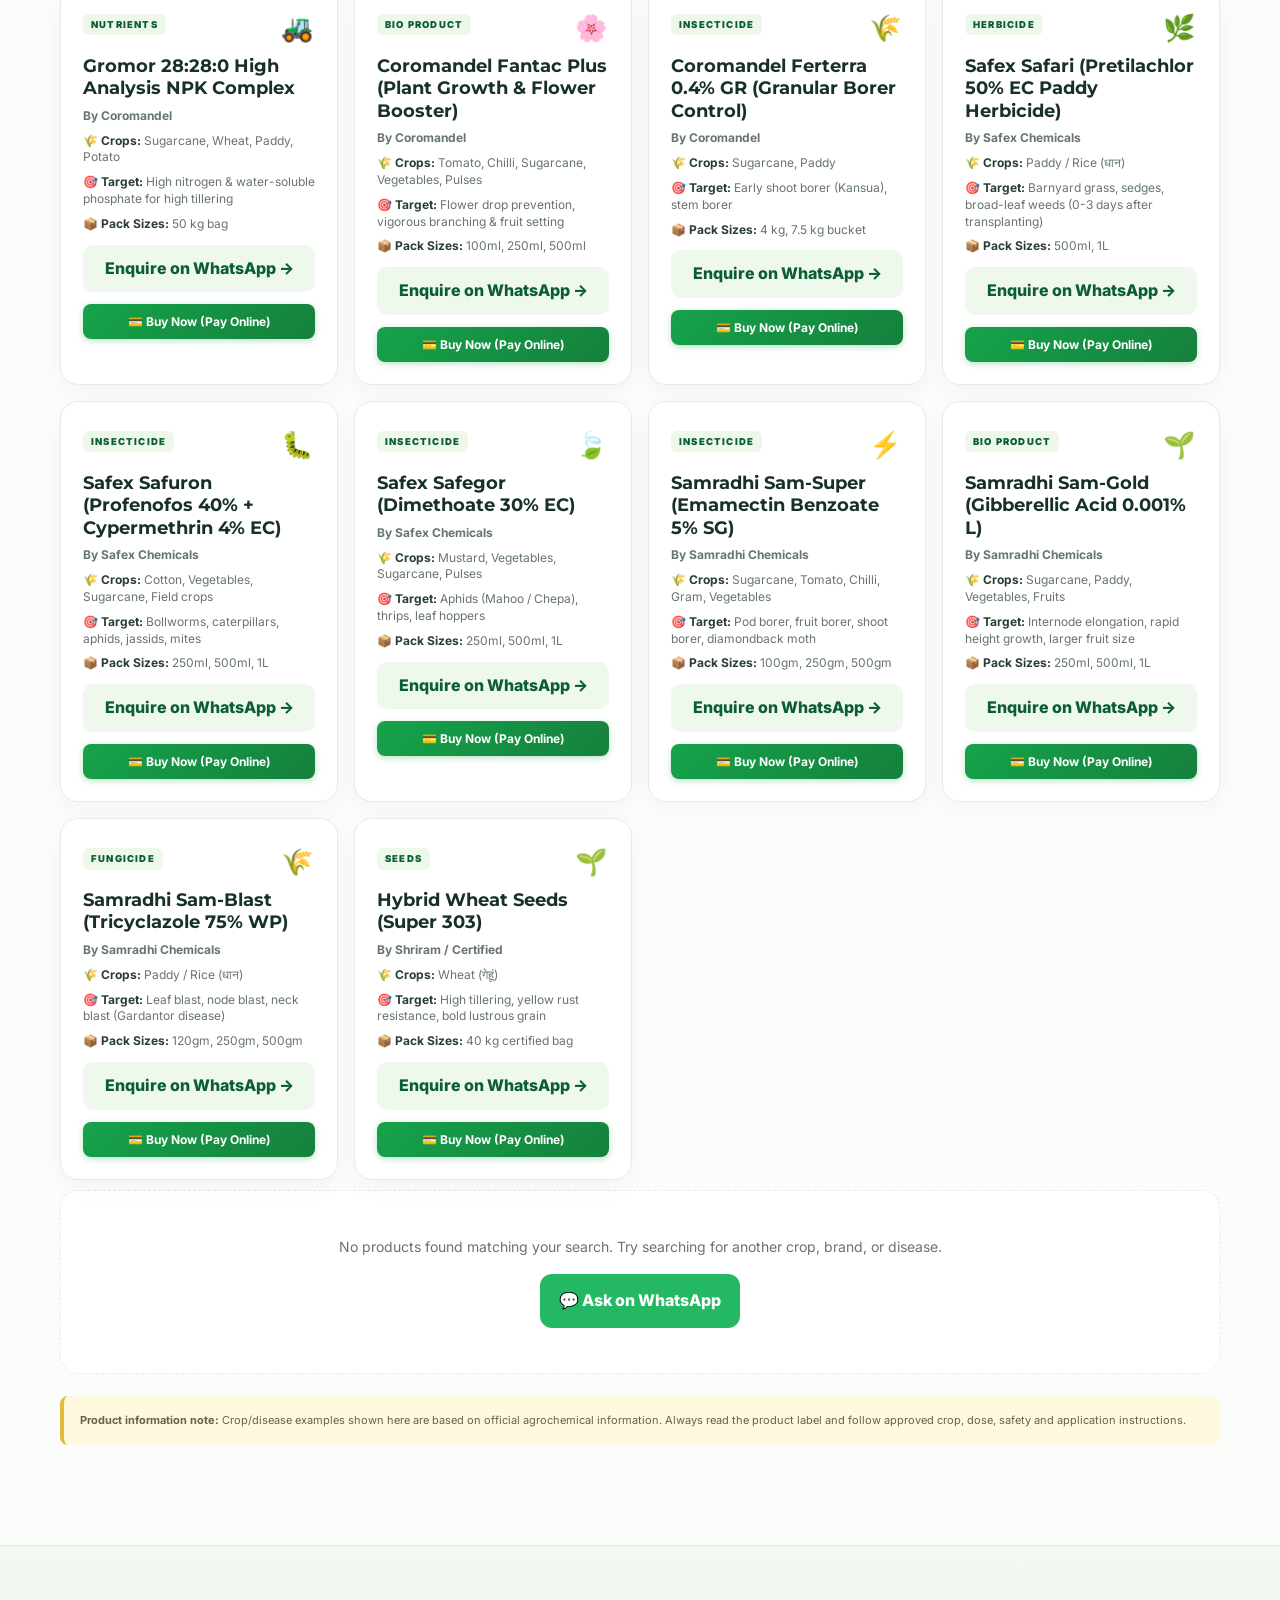
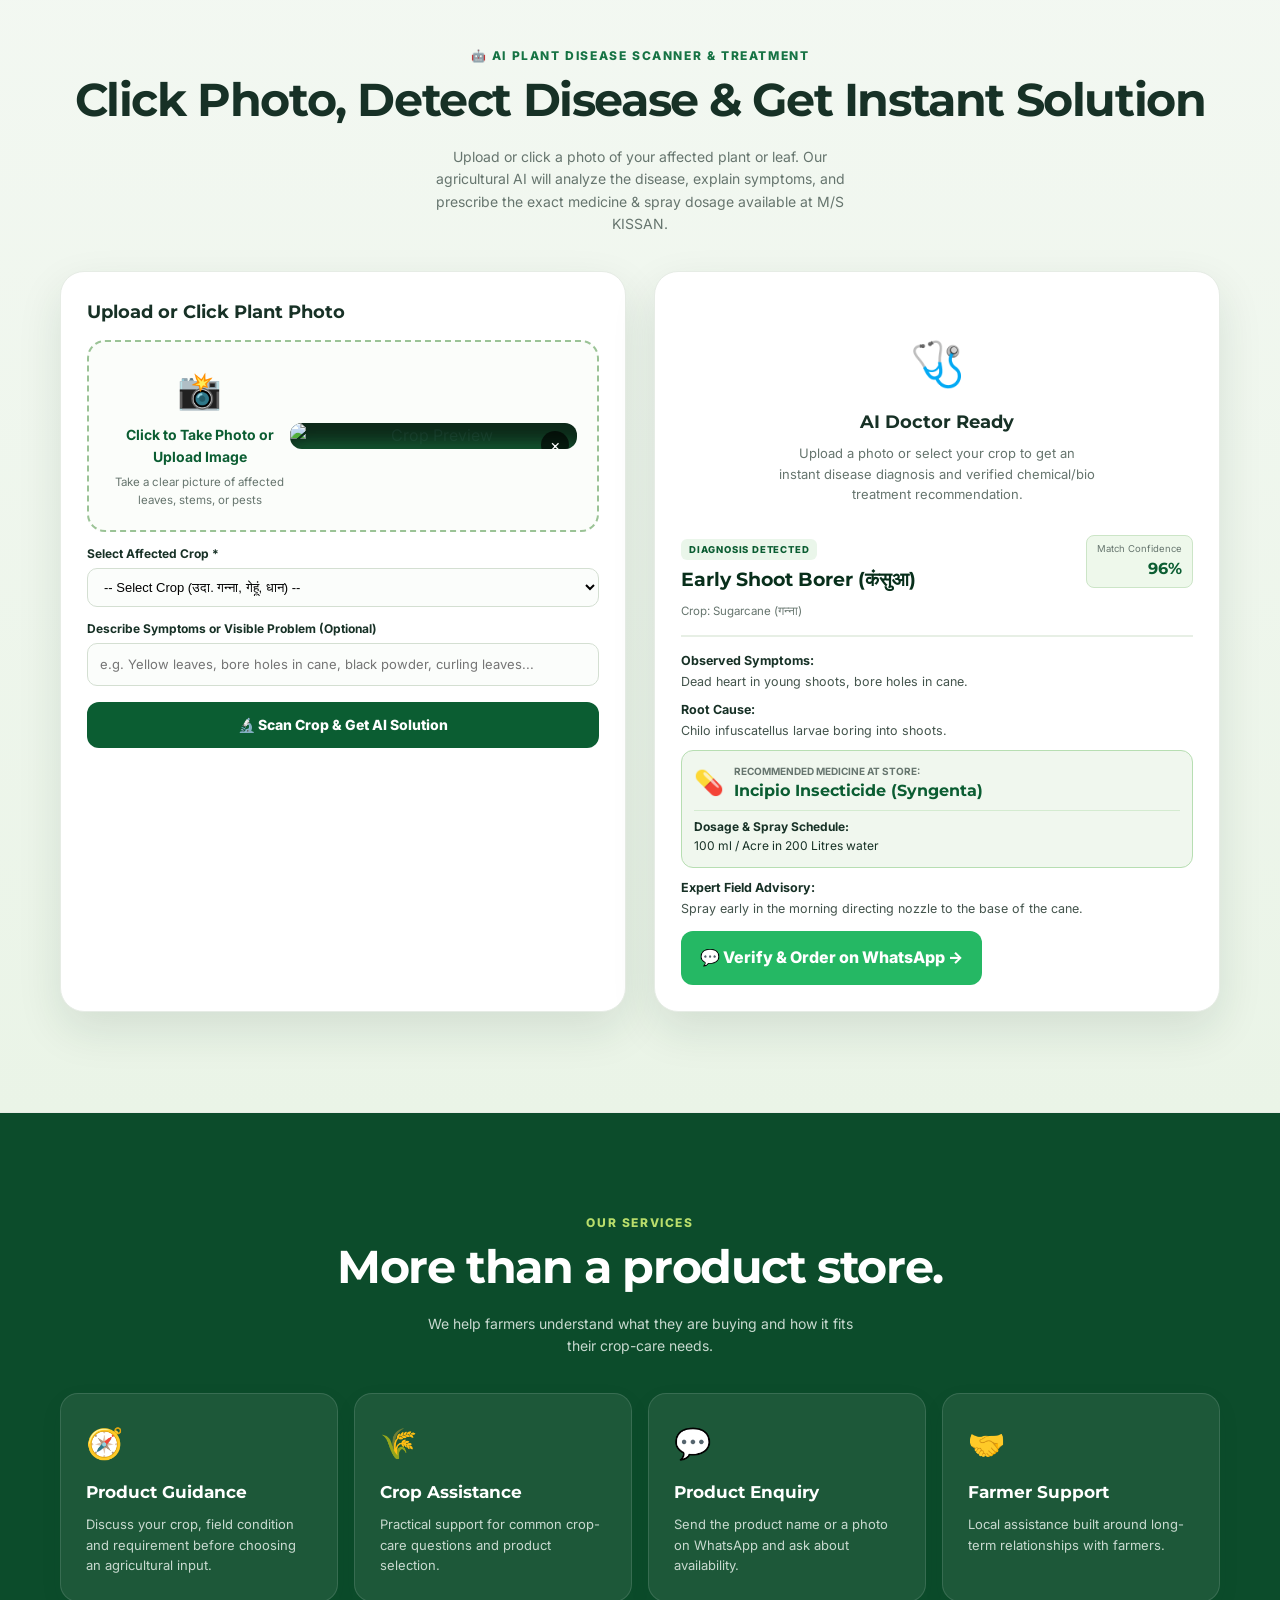
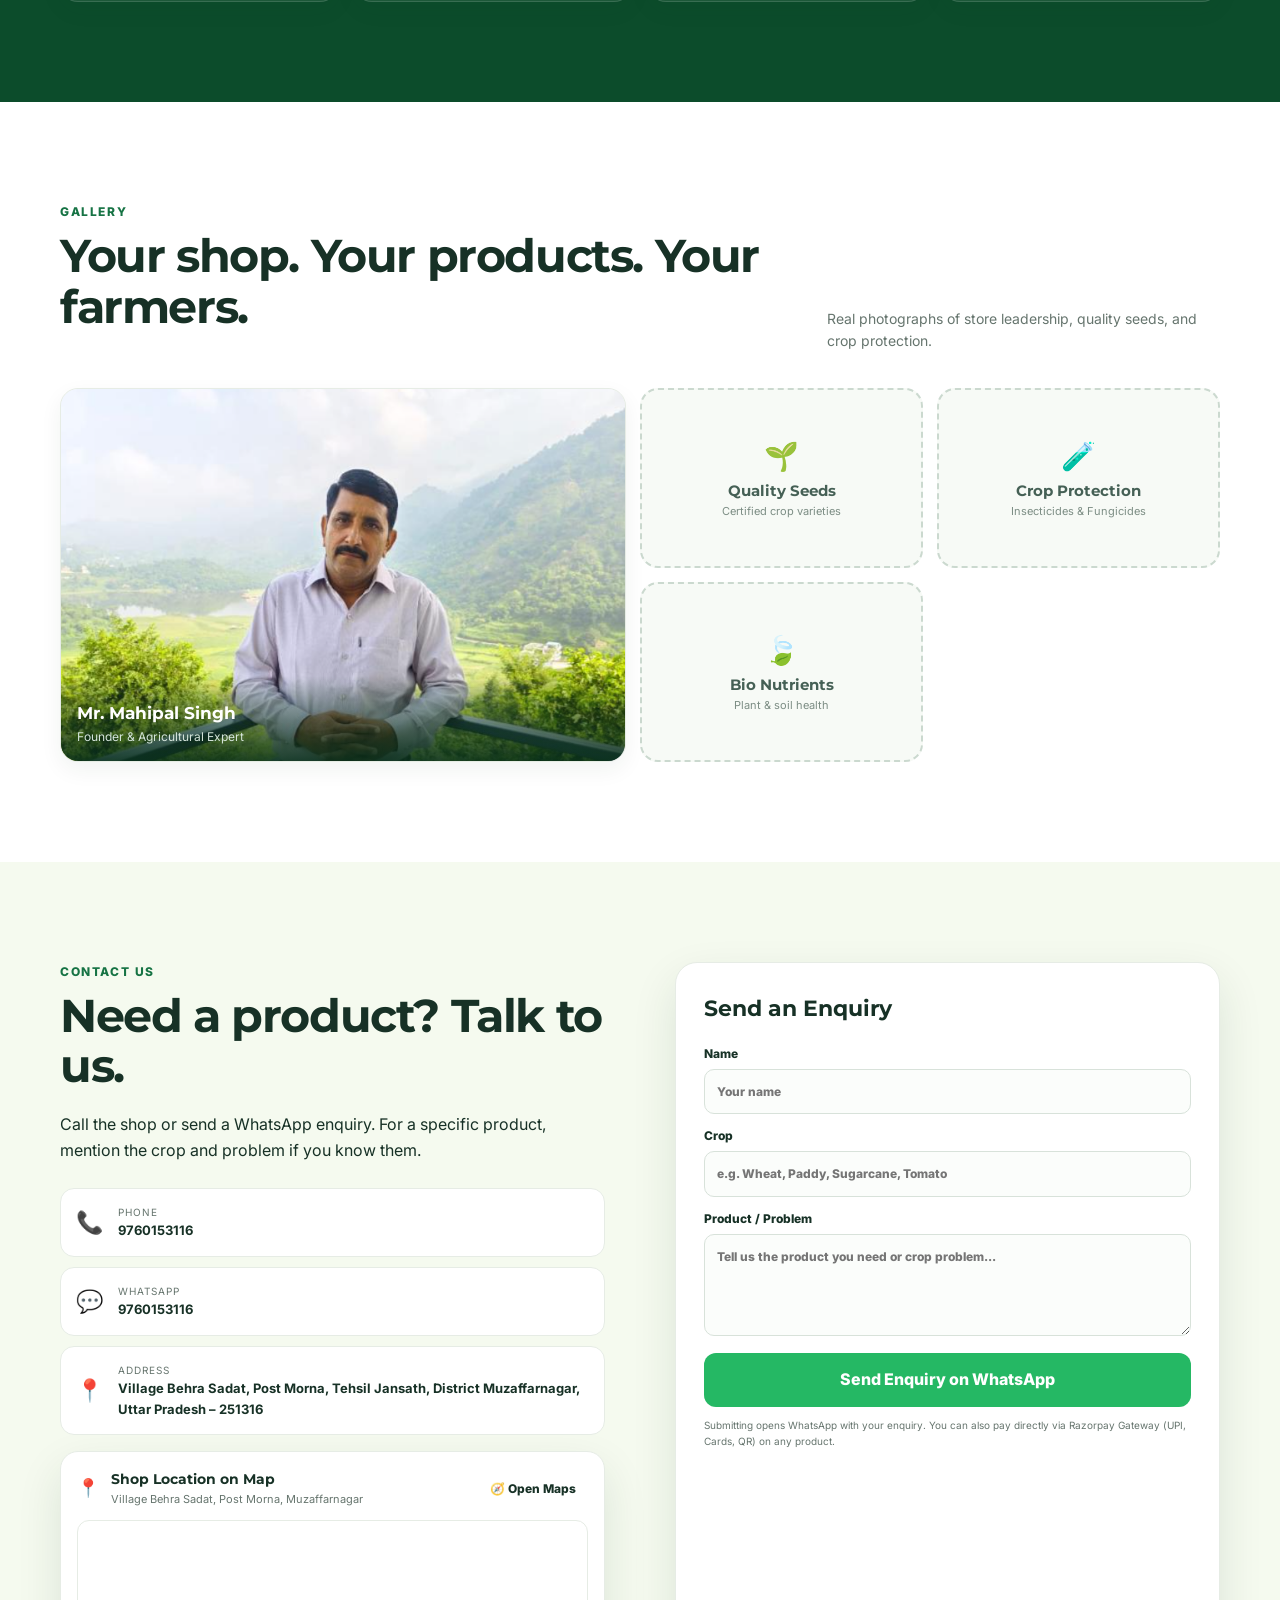
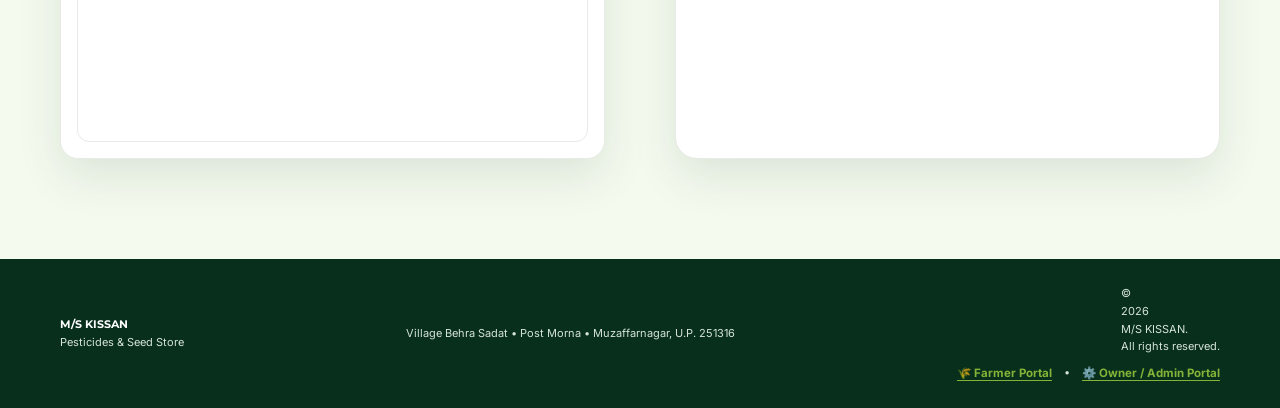
==== commit ba6131a5: "feat: complete Razorpay payment gateway integration with Spring Boot backend, UPI QR, farmer portal " ====
--- a/src/main/resources/static/index.html
+++ b/src/main/resources/static/index.html
@@ -13,6 +13,7 @@
     href="https://fonts.googleapis.com/css2?family=Inter:wght@400;500;600;700;800&family=Montserrat:wght@700;800;900&display=swap"
     rel="stylesheet">
   <link rel="stylesheet" href="style.css" />
+  <link rel="stylesheet" href="payment-gateway.css" />
 </head>
 
 <body>
@@ -634,8 +635,8 @@
   <script src="api-client.js"></script>
   <script src="translations.js"></script>
   <script src="products-data.js"></script>
-  <script src="farmer-db.js"></script>
   <script src="ai-doctor.js"></script>
+  <script src="payment-gateway.js"></script>
   <script src="script.js"></script>
 </body>
 
--- a/src/main/resources/static/payment-gateway.css
+++ b/src/main/resources/static/payment-gateway.css
@@ -0,0 +1,336 @@
+/* ==========================================================================
+   M/S KISSAN - PAYMENT GATEWAY MODAL & RECEIPT STYLES
+   Razorpay / UPI / Cards / Digital Receipt Design System
+   ========================================================================== */
+
+/* Payment Modal Overlay */
+.payment-modal-overlay {
+  position: fixed;
+  inset: 0;
+  background: rgba(15, 23, 42, 0.75);
+  backdrop-filter: blur(6px);
+  -webkit-backdrop-filter: blur(6px);
+  display: flex;
+  align-items: center;
+  justify-content: center;
+  z-index: 99999;
+  opacity: 0;
+  visibility: hidden;
+  transition: opacity 0.25s ease, visibility 0.25s ease;
+  padding: 16px;
+}
+
+.payment-modal-overlay.open {
+  opacity: 1;
+  visibility: visible;
+}
+
+/* Payment Modal Card */
+.payment-modal-card {
+  background: #ffffff;
+  color: #0f172a;
+  border-radius: 18px;
+  width: 100%;
+  max-width: 480px;
+  max-height: 90vh;
+  overflow-y: auto;
+  box-shadow: 0 25px 50px -12px rgba(0, 0, 0, 0.35), 0 0 0 1px rgba(226, 232, 240, 0.8);
+  animation: kissanModalSlideUp 0.3s cubic-bezier(0.16, 1, 0.3, 1) forwards;
+}
+
+@keyframes kissanModalSlideUp {
+  from {
+    transform: translateY(20px) scale(0.97);
+  }
+  to {
+    transform: translateY(0) scale(1);
+  }
+}
+
+/* Header */
+.payment-modal-header {
+  padding: 16px 20px;
+  border-bottom: 1px solid #f1f5f9;
+  display: flex;
+  align-items: center;
+  justify-content: space-between;
+  background: #f8fafc;
+  border-radius: 18px 18px 0 0;
+}
+
+.gateway-icon-badge {
+  width: 38px;
+  height: 38px;
+  border-radius: 10px;
+  background: linear-gradient(135deg, #16a34a, #15803d);
+  color: #ffffff;
+  display: flex;
+  align-items: center;
+  justify-content: center;
+  font-size: 20px;
+  font-weight: 800;
+  box-shadow: 0 4px 10px rgba(22, 163, 74, 0.3);
+}
+
+.payment-modal-close {
+  background: none;
+  border: none;
+  font-size: 24px;
+  color: #64748b;
+  cursor: pointer;
+  line-height: 1;
+  padding: 4px 8px;
+  border-radius: 8px;
+  transition: all 0.15s ease;
+}
+
+.payment-modal-close:hover {
+  background: #e2e8f0;
+  color: #0f172a;
+}
+
+/* Body */
+.payment-modal-body {
+  padding: 20px;
+}
+
+.payment-order-summary {
+  background: #f8fafc;
+  border: 1px solid #e2e8f0;
+  border-radius: 12px;
+  padding: 14px 16px;
+  margin-bottom: 18px;
+}
+
+.pos-row {
+  display: flex;
+  justify-content: space-between;
+  align-items: center;
+  font-size: 13px;
+  color: #475569;
+  margin-bottom: 6px;
+}
+
+.pos-row:last-child {
+  margin-bottom: 0;
+}
+
+/* Payment Methods */
+.payment-methods-tabs {
+  display: flex;
+  flex-direction: column;
+  gap: 10px;
+  margin-bottom: 18px;
+}
+
+.pay-method-option {
+  display: flex;
+  align-items: center;
+  gap: 12px;
+  padding: 12px 14px;
+  border: 1.5px solid #e2e8f0;
+  border-radius: 12px;
+  cursor: pointer;
+  transition: all 0.2s ease;
+  background: #ffffff;
+}
+
+.pay-method-option:hover {
+  border-color: #86efac;
+  background: #f0fdf4;
+}
+
+.pay-method-option.active {
+  border-color: #16a34a;
+  background: #f0fdf4;
+  box-shadow: 0 0 0 1px #16a34a;
+}
+
+.pay-method-option input[type="radio"] {
+  accent-color: #16a34a;
+  width: 18px;
+  height: 18px;
+}
+
+.method-info strong {
+  display: block;
+  font-size: 13px;
+  color: #0f172a;
+}
+
+.method-info small {
+  display: block;
+  font-size: 11px;
+  color: #64748b;
+  margin-top: 2px;
+}
+
+/* UPI Preview Box */
+.payment-upi-qr-box {
+  background: #ffffff;
+  border: 1.5px dashed #bbf7d0;
+  border-radius: 12px;
+  padding: 14px;
+  margin-bottom: 18px;
+}
+
+.upi-qr-preview {
+  display: flex;
+  align-items: center;
+  gap: 16px;
+}
+
+.upi-id-pill {
+  display: inline-block;
+  background: #dcfce7;
+  color: #166534;
+  padding: 4px 10px;
+  border-radius: 6px;
+  font-size: 11px;
+  margin-top: 6px;
+}
+
+/* Buttons */
+.btn-pay-now {
+  width: 100%;
+  padding: 14px;
+  font-size: 15px;
+  font-weight: 700;
+  border-radius: 12px;
+  background: linear-gradient(135deg, #16a34a, #15803d);
+  color: #ffffff;
+  border: none;
+  cursor: pointer;
+  box-shadow: 0 4px 14px rgba(22, 163, 74, 0.4);
+  transition: transform 0.15s ease, box-shadow 0.15s ease;
+}
+
+.btn-pay-now:hover {
+  transform: translateY(-1px);
+  box-shadow: 0 6px 18px rgba(22, 163, 74, 0.45);
+}
+
+.btn-pay-now:active {
+  transform: translateY(0);
+}
+
+/* Success Receipt */
+.receipt-card {
+  max-width: 440px;
+  padding: 24px;
+}
+
+.receipt-success-banner {
+  text-align: center;
+  margin-bottom: 20px;
+}
+
+.success-tick-circle {
+  width: 56px;
+  height: 56px;
+  border-radius: 50%;
+  background: #dcfce7;
+  color: #15803d;
+  display: flex;
+  align-items: center;
+  justify-content: center;
+  font-size: 30px;
+  font-weight: 900;
+  margin: 0 auto 10px;
+  box-shadow: 0 0 0 8px #f0fdf4;
+}
+
+.receipt-details-box {
+  background: #f8fafc;
+  border: 1px solid #e2e8f0;
+  border-radius: 14px;
+  padding: 16px;
+  margin-bottom: 20px;
+}
+
+.receipt-row {
+  display: flex;
+  justify-content: space-between;
+  align-items: center;
+  font-size: 13px;
+  color: #475569;
+  padding: 6px 0;
+  border-bottom: 1px solid #f1f5f9;
+}
+
+.receipt-row:last-child {
+  border-bottom: none;
+}
+
+.total-paid-row {
+  padding-top: 10px;
+  font-size: 15px;
+  font-weight: 700;
+  color: #0f172a;
+}
+
+.receipt-actions {
+  display: flex;
+  gap: 10px;
+}
+
+/* Spinner Loader */
+.payment-loader-overlay {
+  position: fixed;
+  inset: 0;
+  background: rgba(15, 23, 42, 0.85);
+  display: flex;
+  flex-direction: column;
+  align-items: center;
+  justify-content: center;
+  z-index: 100000;
+  opacity: 0;
+  visibility: hidden;
+  transition: opacity 0.2s ease, visibility 0.2s ease;
+}
+
+.payment-loader-overlay.open {
+  opacity: 1;
+  visibility: visible;
+}
+
+.payment-loader-spinner {
+  width: 48px;
+  height: 48px;
+  border: 4px solid rgba(255, 255, 255, 0.2);
+  border-top-color: #22c55e;
+  border-radius: 50%;
+  animation: kissanSpin 0.8s linear infinite;
+}
+
+@keyframes kissanSpin {
+  to {
+    transform: rotate(360deg);
+  }
+}
+
+/* Product Card Pay Online Button */
+.btn-pay-online {
+  background: linear-gradient(135deg, #16a34a, #15803d);
+  color: #ffffff !important;
+  border: none;
+  border-radius: 8px;
+  padding: 8px 12px;
+  font-size: 12px;
+  font-weight: 700;
+  cursor: pointer;
+  display: inline-flex;
+  align-items: center;
+  justify-content: center;
+  gap: 6px;
+  box-shadow: 0 2px 6px rgba(22, 163, 74, 0.3);
+  transition: all 0.15s ease;
+  width: 100%;
+  margin-top: 6px;
+}
+
+.btn-pay-online:hover {
+  background: linear-gradient(135deg, #15803d, #166534);
+  box-shadow: 0 4px 10px rgba(22, 163, 74, 0.4);
+  transform: translateY(-1px);
+}
